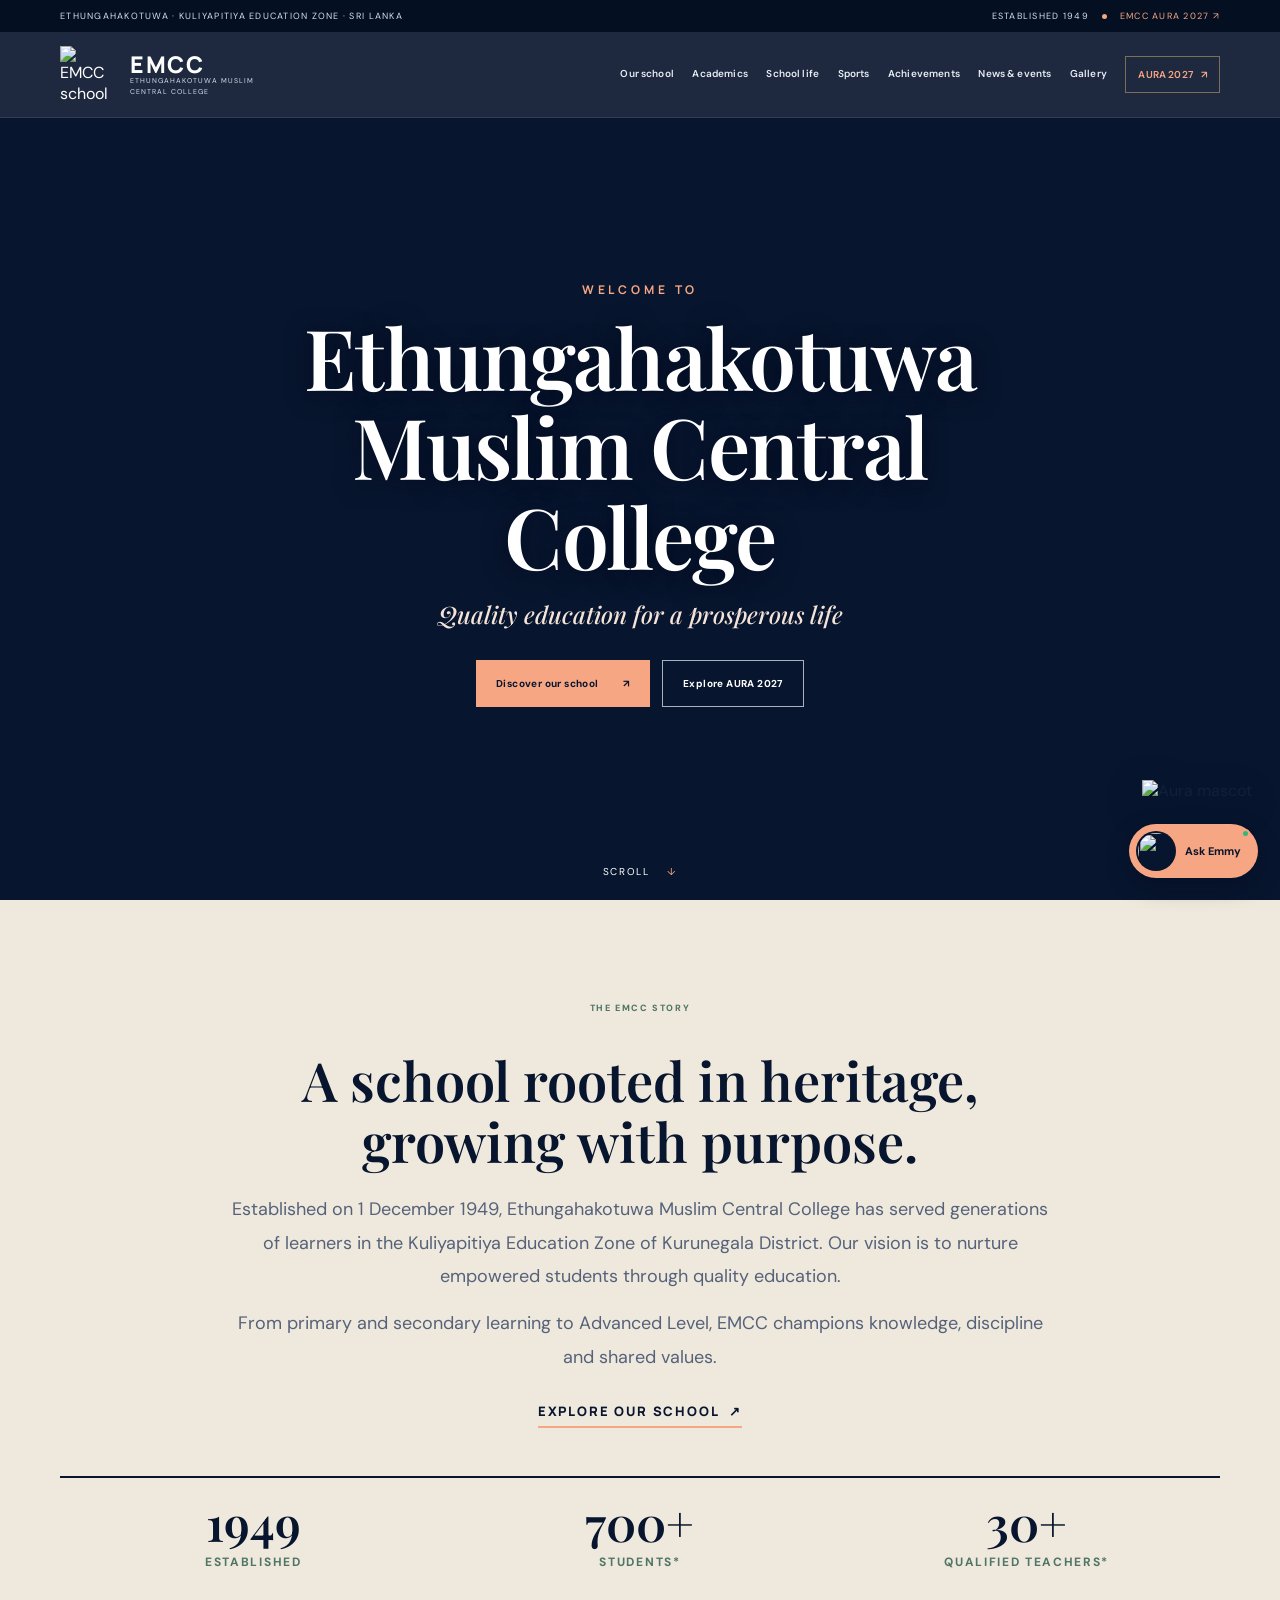
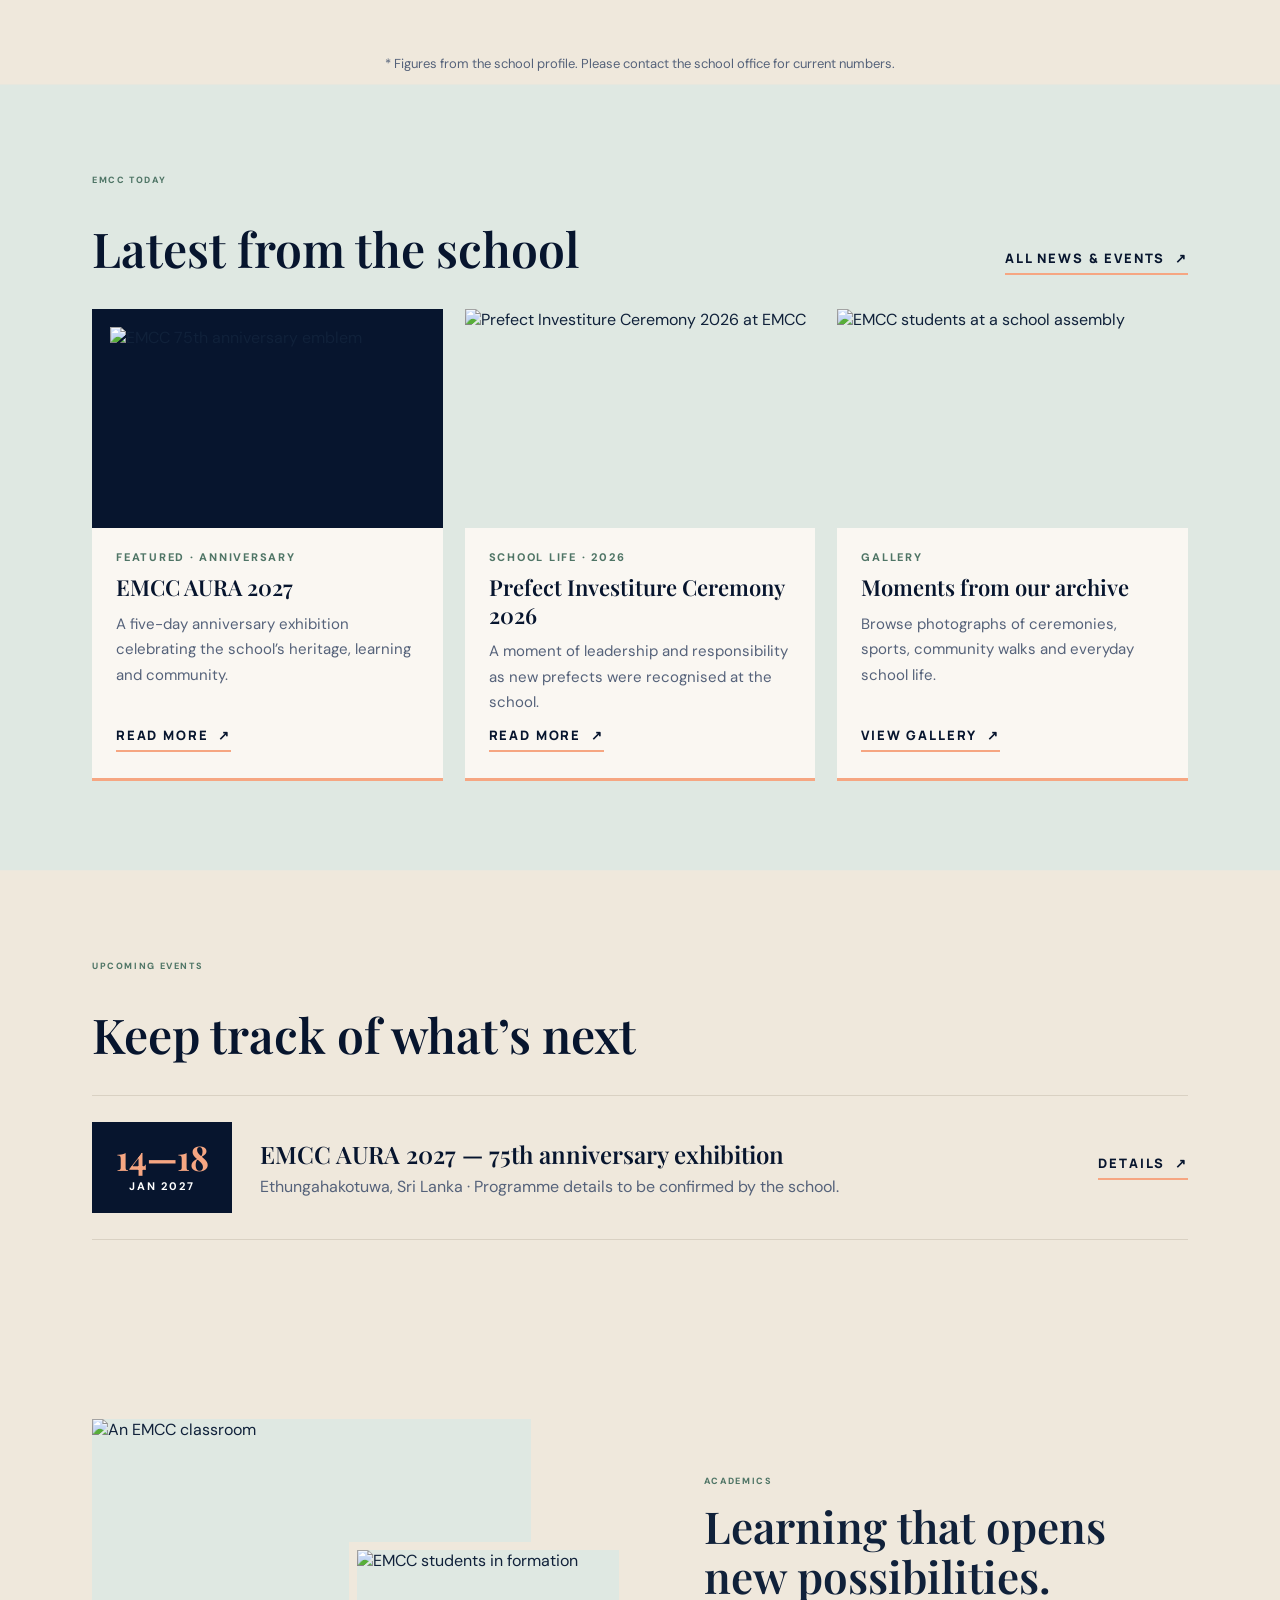
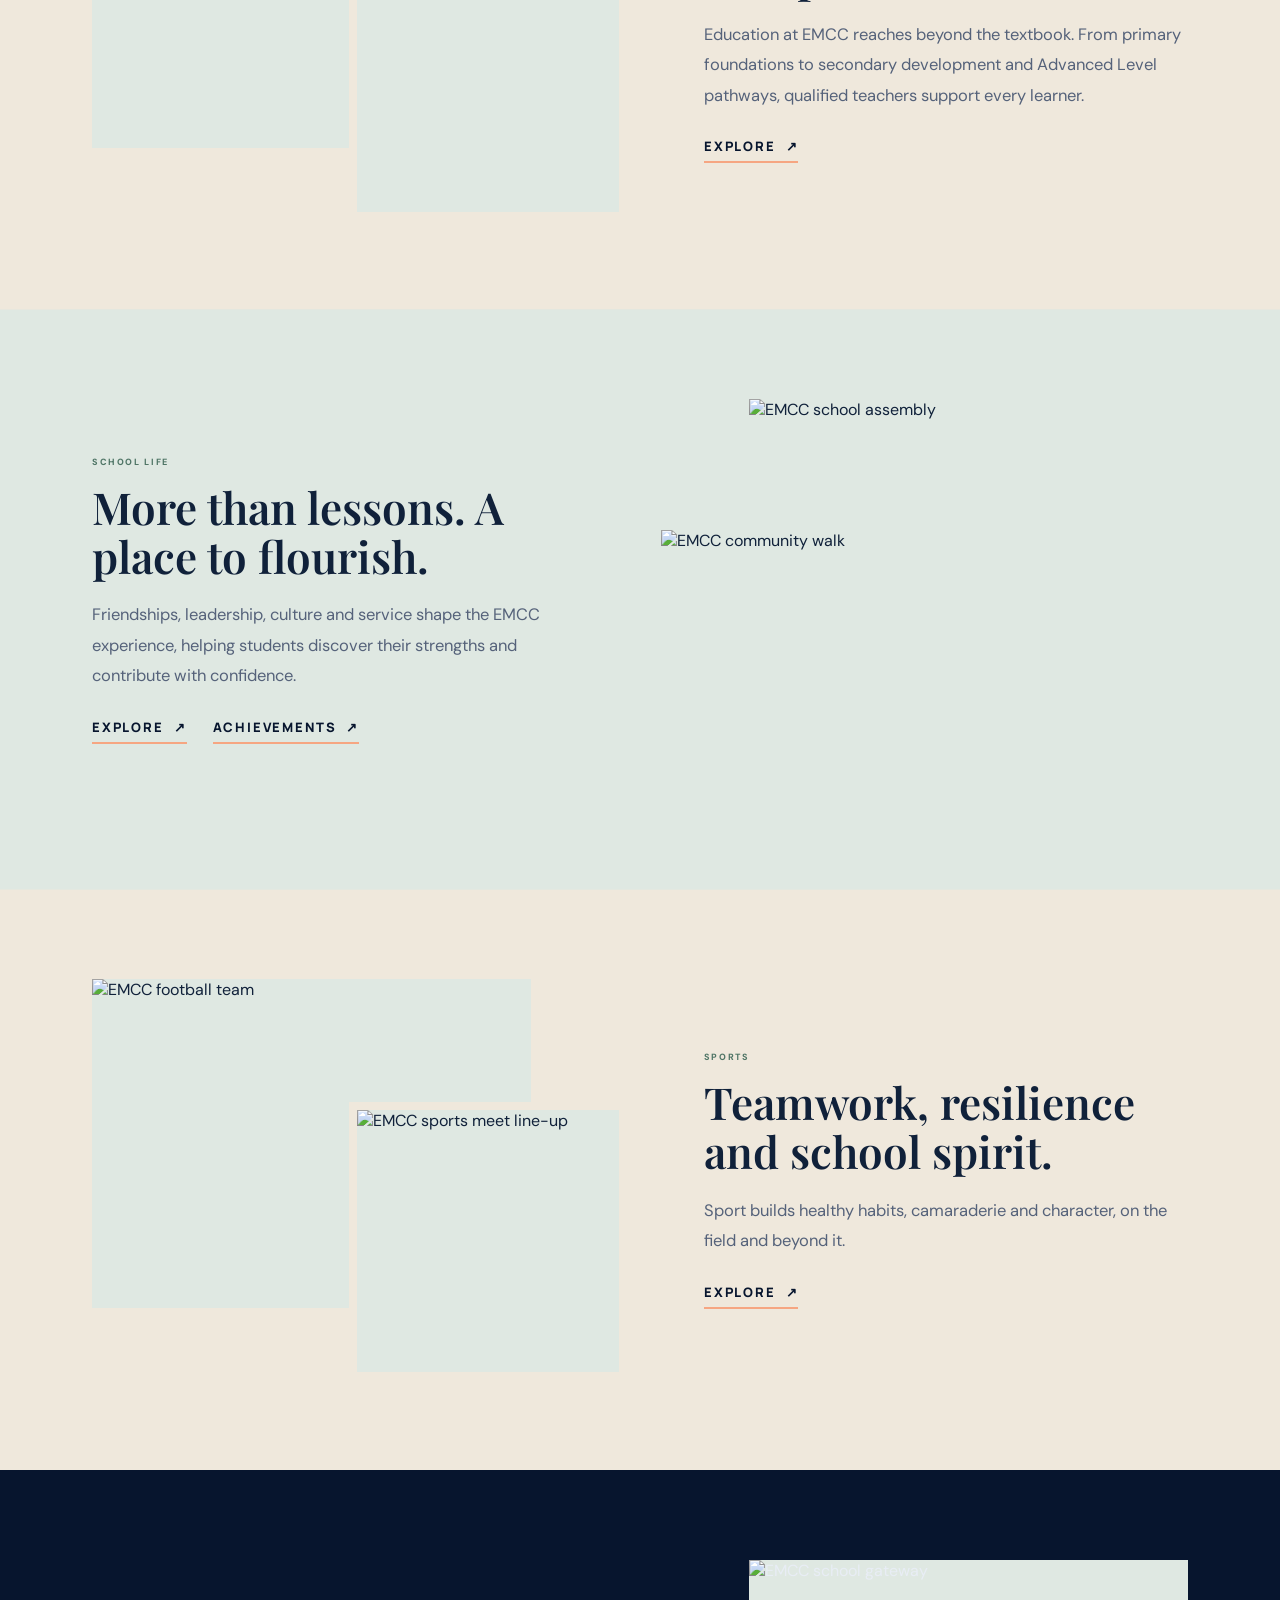
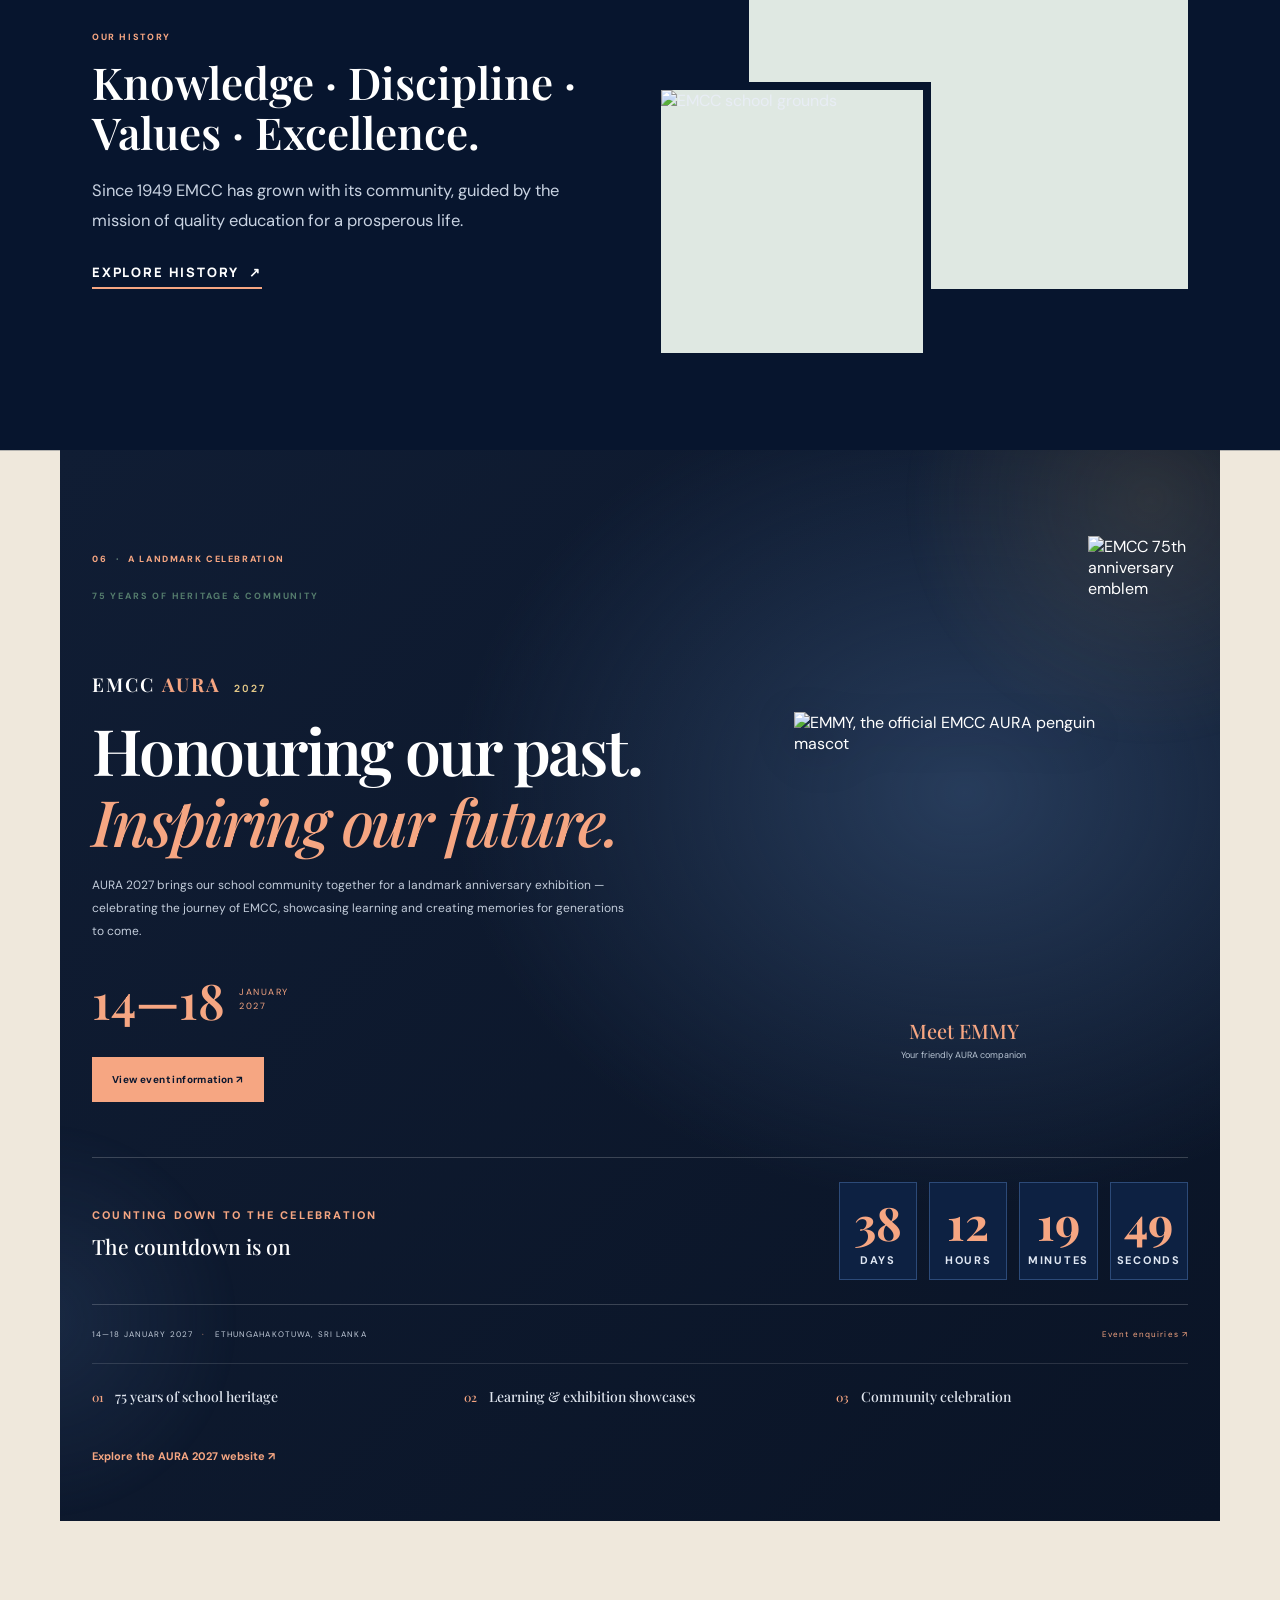
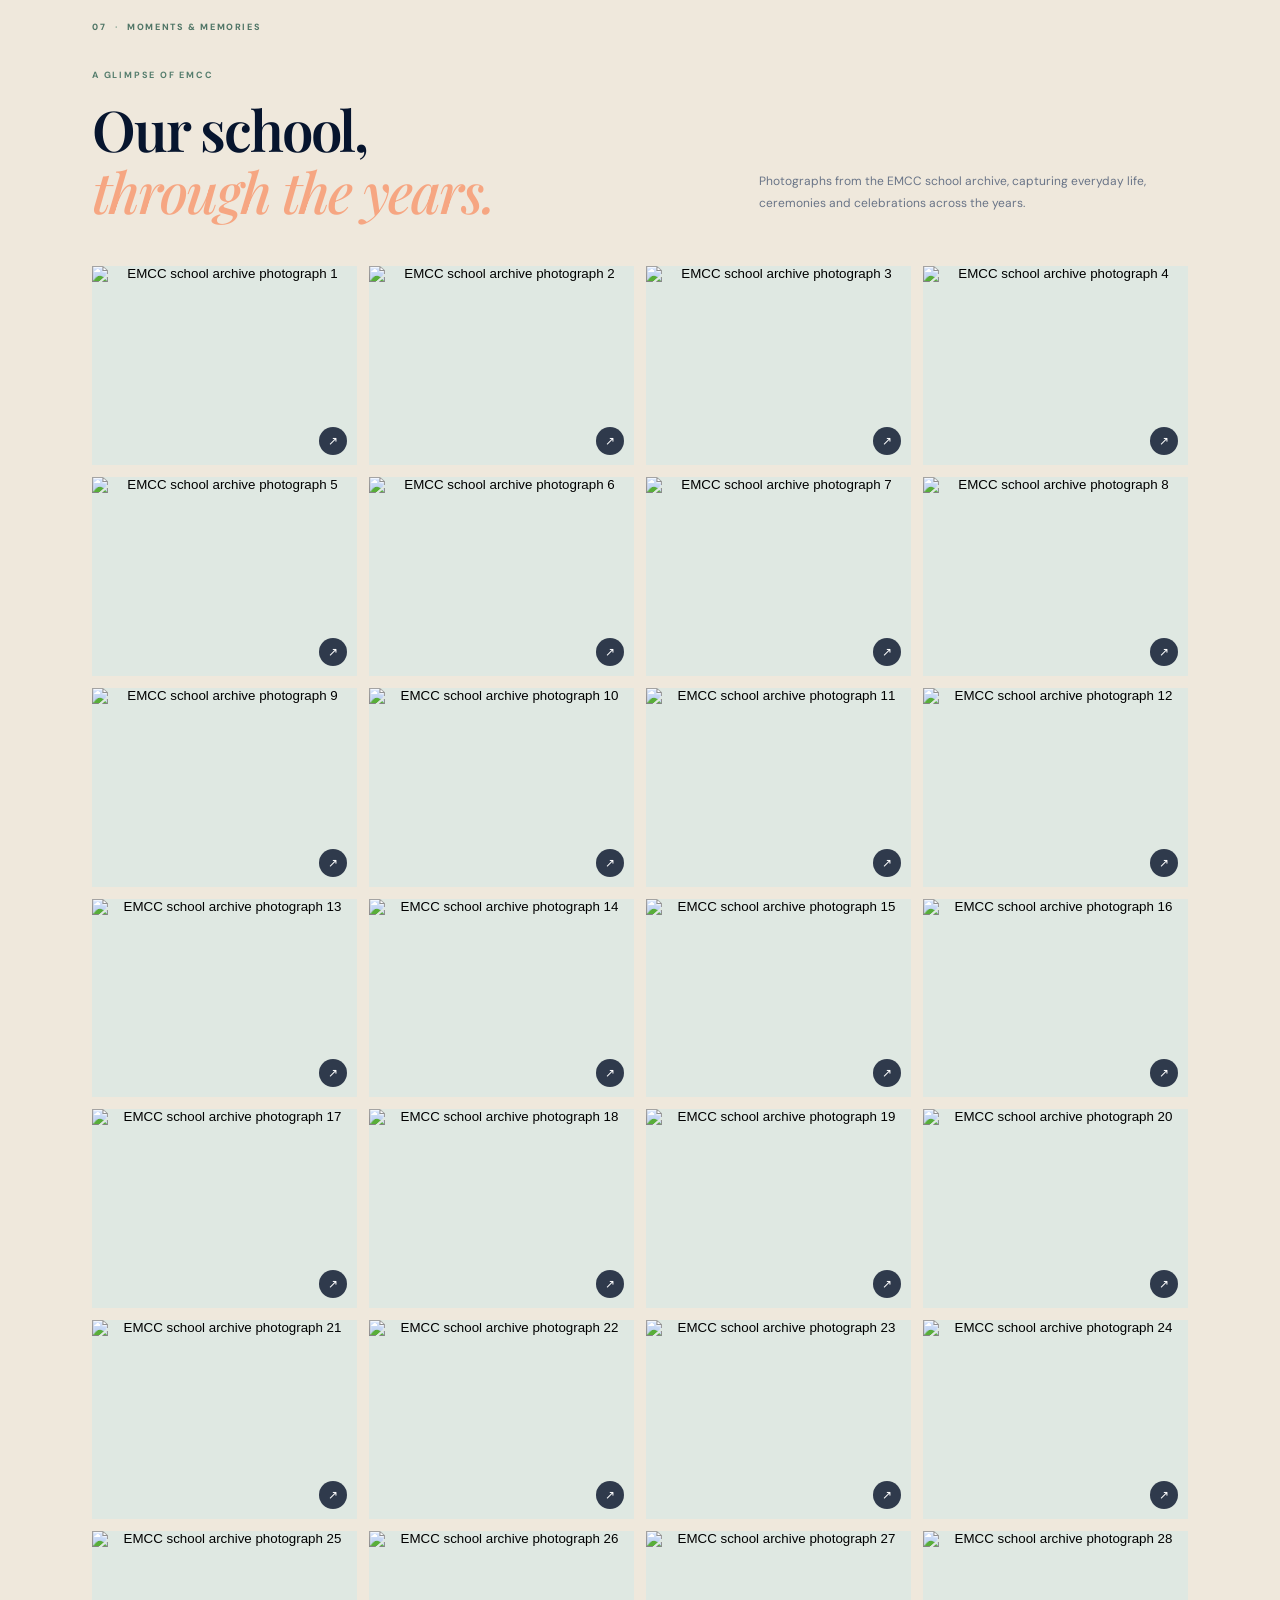
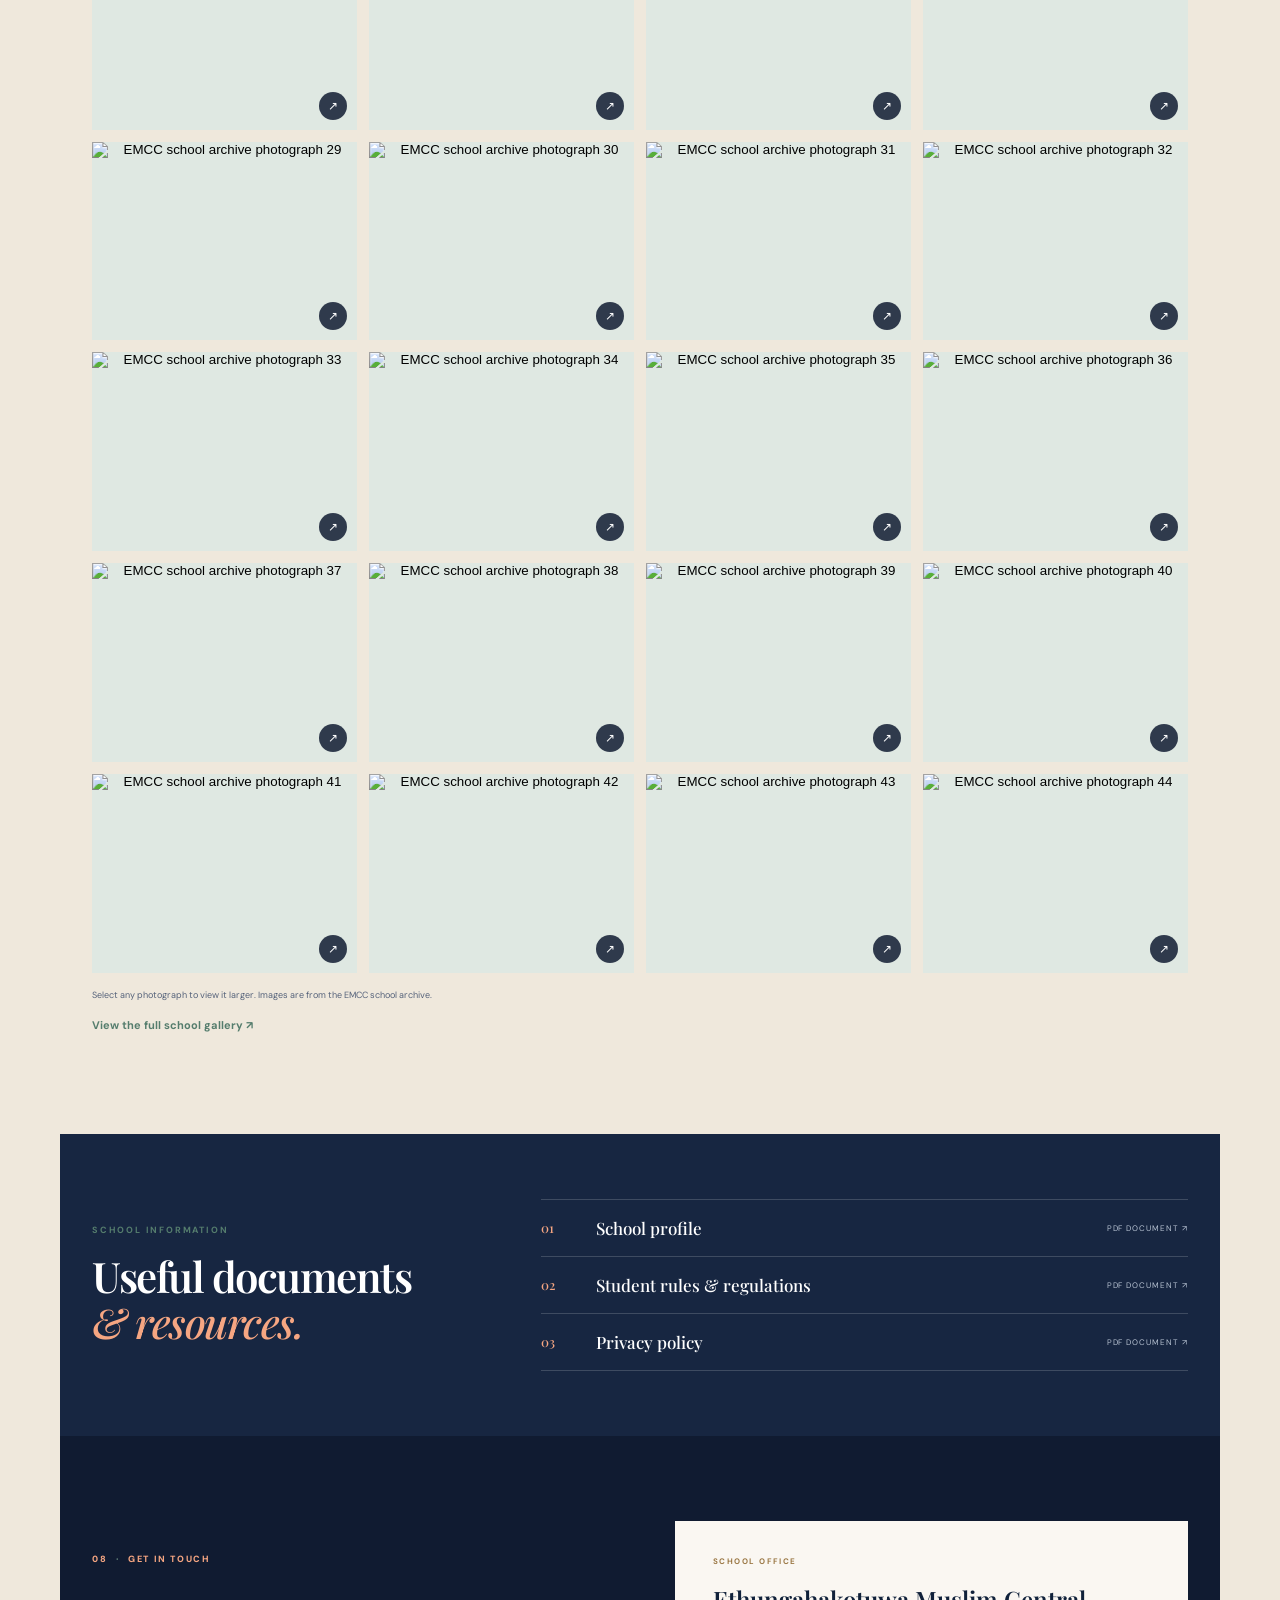
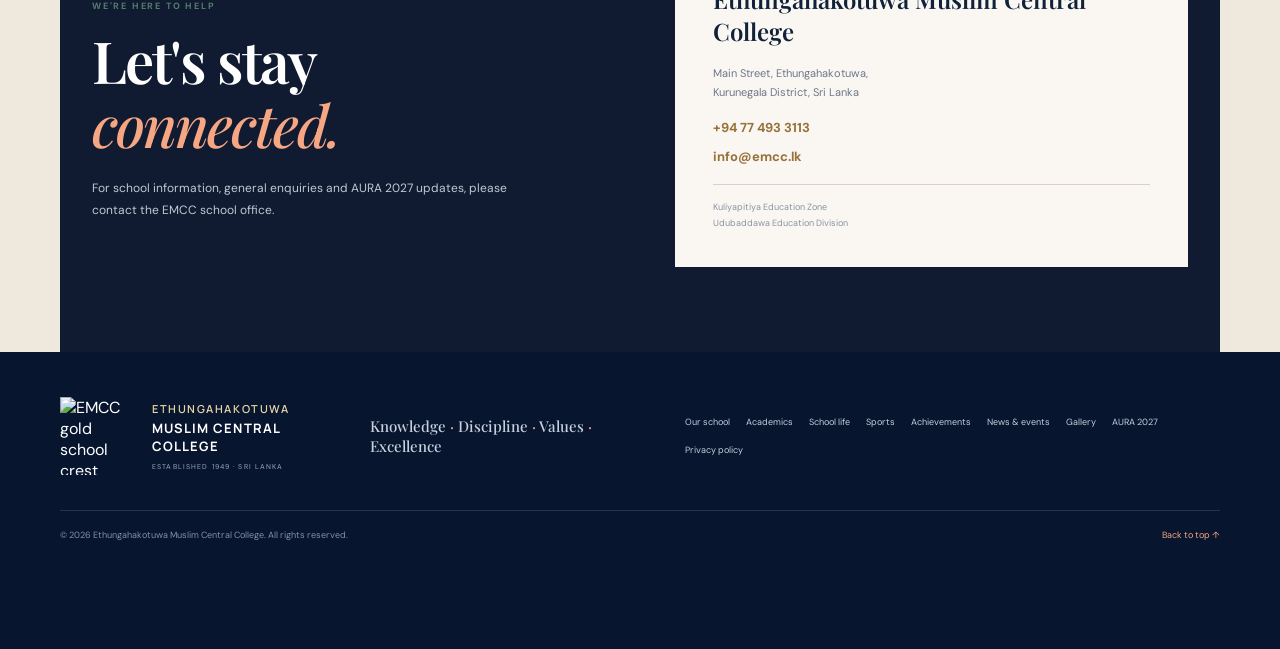
==== index.html @ fb081a96 "Add files via upload" ====
<!doctype html>
<html lang="en">
<head>
<meta charset="utf-8"><meta name="viewport" content="width=device-width, initial-scale=1">
<meta name="theme-color" content="#101b31"><meta name="description" content="Discover Ethungahakotuwa Muslim Central College, Sri Lanka — a school established in 1949, committed to quality education, values, student development and EMCC AURA 2027.">
<meta property="og:type" content="website"><meta property="og:title" content="Ethungahakotuwa Muslim Central College | EMCC">
<meta property="og:description" content="Rooted in heritage. Growing with purpose. Discover EMCC and AURA 2027.">
<meta property="og:image" content="assets/Gallery/school-gateway.webp"><link rel="canonical" href="https://ethungahakotuwa-central-9526c.web.app/">
<title>Ethungahakotuwa Muslim Central College | Official Website</title>
<link rel="preconnect" href="https://fonts.googleapis.com"><link rel="preconnect" href="https://fonts.gstatic.com" crossorigin>
<link href="https://fonts.googleapis.com/css2?family=DM+Sans:wght@400;500;600;700&family=Manrope:wght@400;500;600;700;800&family=Playfair+Display:wght@500;600;700&display=swap" rel="stylesheet">
<script type="application/ld+json">{"@context":"https://schema.org","@type":"School","name":"Ethungahakotuwa Muslim Central College","alternateName":"Kuli/Ethungahakotuwa Muslim Central College","url":"https://ethungahakotuwa-central-9526c.web.app/","telephone":"+94 77 493 3113","email":"info@emcc.lk","foundingDate":"1949-12-01","address":{"@type":"PostalAddress","streetAddress":"Main Street, Ethungahakotuwa","addressLocality":"Ethungahakotuwa","addressRegion":"North Western Province","addressCountry":"LK"}}</script><link rel="stylesheet" href="styles.css"><link rel="icon" href="assets/school-crest-white.webp" type="image/webp">
<link rel="stylesheet" href="theme.css"><link rel="stylesheet" href="royal.css">
</head>
<body>
<a class="skip-link" href="#main">Skip to content</a>
<div class="topline"><span>ETHUNGAHAKOTUWA · KULIYAPITIYA EDUCATION ZONE · SRI LANKA</span><span class="topline-right">ESTABLISHED 1949 <i></i> <a href="#aura">EMCC AURA 2027 ↗</a></span></div>
<header class="site-header" id="header">
 <a class="brand" href="#home" aria-label="EMCC home"><img src="assets/school-crest-white.webp" alt="EMCC school crest"><span><b>EMCC</b><small>ETHUNGAHAKOTUWA MUSLIM<br>CENTRAL COLLEGE</small></span></a>
 <button class="menu-toggle" aria-label="Open navigation" aria-expanded="false" aria-controls="primary-nav"><span></span><span></span></button>
 <nav class="nav" id="primary-nav" aria-label="Main navigation"><a href="our-school.html">Our school</a><a href="academics.html">Academics</a><a href="school-life.html">School life</a><a href="sports.html">Sports</a><a href="achievements.html">Achievements</a><a href="news-events.html">News &amp; events</a><a href="gallery.html">Gallery</a><a class="nav-aura" href="aura-2027.html">AURA 2027 <span>↗</span></a></nav>
</header>
<main id="main">
<section class="hero rc-hero" id="home">
 <div class="hero-image" role="img" aria-label="The entrance gateway of Ethungahakotuwa Muslim Central College"></div><div class="hero-shade"></div>
 <div class="wrap rc-hero-inner"><img class="hero-crest" src="assets/school-crest-white.webp" alt="EMCC crest"><p class="rc-welcome">Welcome to</p><h1>Ethungahakotuwa Muslim Central College</h1><p class="rc-motto">Quality education for a prosperous life</p><div class="hero-actions"><a class="btn btn-gold" href="our-school.html">Discover our school <span>↗</span></a><a class="btn btn-ghost" href="aura-2027.html">Explore AURA 2027</a></div></div>
 <div class="hero-scroll">SCROLL <span>↓</span></div>
</section>
<section class="wrap" id="about"><div class="rc-intro-home"><div class="section-kicker">THE EMCC STORY</div><h2>A school rooted in heritage, growing with purpose.</h2><p>Established on 1 December 1949, Ethungahakotuwa Muslim Central College has served generations of learners in the Kuliyapitiya Education Zone of Kurunegala District. Our vision is to nurture empowered students through quality education.</p><p>From primary and secondary learning to Advanced Level, EMCC champions knowledge, discipline and shared values.</p><a class="rc-link" href="our-school.html">Explore our school <span>↗</span></a></div>
<div class="rc-factband"><div><b>1949</b><span>Established</span></div><div><b>700+</b><span>Students*</span></div><div><b>30+</b><span>Qualified teachers*</span></div></div><p class="rc-note" style="text-align:center">* Figures from the school profile. Please contact the school office for current numbers.</p></div>
<section class="rc-section tone-mist" id="news"><div class="wrap"><div class="rc-head"><div><div class="section-kicker">EMCC TODAY</div><h2>Latest from the school</h2></div><a class="rc-link" href="news-events.html">All news &amp; events <span>↗</span></a></div>
<div class="rc-cards"><article class="rc-card"><img class="contain" src="assets/anniversary-75.webp" alt="EMCC 75th anniversary emblem" loading="lazy"><div class="rc-card-body"><small>FEATURED · ANNIVERSARY</small><h3>EMCC AURA 2027</h3><p>A five-day anniversary exhibition celebrating the school’s heritage, learning and community.</p><a class="rc-link" href="aura-2027.html">Read more <span>↗</span></a></div></article>
<article class="rc-card"><img src="assets/Archivement/archive-30.webp" alt="Prefect Investiture Ceremony 2026 at EMCC" loading="lazy"><div class="rc-card-body"><small>SCHOOL LIFE · 2026</small><h3>Prefect Investiture Ceremony 2026</h3><p>A moment of leadership and responsibility as new prefects were recognised at the school.</p><a class="rc-link" href="achievements.html">Read more <span>↗</span></a></div></article>
<article class="rc-card"><img src="assets/Gallery/archive-09.webp" alt="EMCC students at a school assembly" loading="lazy"><div class="rc-card-body"><small>GALLERY</small><h3>Moments from our archive</h3><p>Browse photographs of ceremonies, sports, community walks and everyday school life.</p><a class="rc-link" href="gallery.html">View gallery <span>↗</span></a></div></article></div></div></section>
<section class="rc-section wrap"><div class="rc-head"><div><div class="section-kicker">UPCOMING EVENTS</div><h2>Keep track of what’s next</h2></div></div><div class="rc-event"><div class="rc-event-date"><b>14—18</b><span>JAN 2027</span></div><div><h3>EMCC AURA 2027 — 75th anniversary exhibition</h3><p>Ethungahakotuwa, Sri Lanka · Programme details to be confirmed by the school.</p></div><a class="rc-link" href="aura-2027.html">Details <span>↗</span></a></div></section>
<section class="tone-sand rc-feature" id="academics"><div class="wrap rc-block"><div class="rc-media"><img class="rc-main" src="assets/Academic/archive-17.webp" alt="An EMCC classroom" loading="lazy"><img class="rc-sub" src="assets/Gallery/Secondary.webp" alt="EMCC students in formation" loading="lazy"></div><div class="rc-copy"><div class="section-kicker">ACADEMICS</div><h2>Learning that opens new possibilities.</h2><p>Education at EMCC reaches beyond the textbook. From primary foundations to secondary development and Advanced Level pathways, qualified teachers support every learner.</p><div class="rc-links"><a class="rc-link" href="academics.html">Explore <span>↗</span></a></div></div></div></section>
<section class="tone-mist rc-feature" id="life"><div class="wrap rc-block flip"><div class="rc-media"><img class="rc-main" src="assets/Gallery/archive-09.webp" alt="EMCC school assembly" loading="lazy"><img class="rc-sub" src="assets/Gallery/walk/archive-01.webp" alt="EMCC community walk" loading="lazy"></div><div class="rc-copy"><div class="section-kicker">SCHOOL LIFE</div><h2>More than lessons. A place to flourish.</h2><p>Friendships, leadership, culture and service shape the EMCC experience, helping students discover their strengths and contribute with confidence.</p><div class="rc-links"><a class="rc-link" href="school-life.html">Explore <span>↗</span></a><a class="rc-link" href="achievements.html">Achievements <span>↗</span></a></div></div></div></section>
<section class="tone-sand rc-feature" id="sports"><div class="wrap rc-block"><div class="rc-media"><img class="rc-main" src="assets/Sports/archive-39.webp" alt="EMCC football team" loading="lazy"><img class="rc-sub" src="assets/Sports/archive-43.webp" alt="EMCC sports meet line-up" loading="lazy"></div><div class="rc-copy"><div class="section-kicker">SPORTS</div><h2>Teamwork, resilience and school spirit.</h2><p>Sport builds healthy habits, camaraderie and character, on the field and beyond it.</p><div class="rc-links"><a class="rc-link" href="sports.html">Explore <span>↗</span></a></div></div></div></section>
<section class="tone-navy rc-feature" id="history"><div class="wrap rc-block flip"><div class="rc-media"><img class="rc-main" src="assets/Gallery/school-gateway.webp" alt="EMCC school gateway" loading="lazy"><img class="rc-sub" src="assets/Gallery/Farm/archive-16.webp" alt="EMCC school grounds" loading="lazy"></div><div class="rc-copy"><div class="section-kicker">OUR HISTORY</div><h2>Knowledge · Discipline · Values · Excellence.</h2><p>Since 1949 EMCC has grown with its community, guided by the mission of quality education for a prosperous life.</p><div class="rc-links"><a class="rc-link" href="our-school.html">Explore history <span>↗</span></a></div></div></div></section>
<section class="aura" id="aura"><div class="aura-glow aura-glow-one"></div><div class="aura-glow aura-glow-two"></div><div class="wrap aura-inner"><div class="aura-heading"><div><div class="section-kicker light">06 <span>·</span> A LANDMARK CELEBRATION</div><p class="overline gold">75 YEARS OF HERITAGE & COMMUNITY</p></div><img src="assets/anniversary-75.webp" alt="EMCC 75th anniversary emblem" loading="lazy"></div>
 <div class="aura-main"><div class="aura-copy"><div class="aura-wordmark">EMCC <b>AURA</b> <span>2027</span></div><h2>Honouring our past.<br><em>Inspiring our future.</em></h2><p>AURA 2027 brings our school community together for a landmark anniversary exhibition — celebrating the journey of EMCC, showcasing learning and creating memories for generations to come.</p><div class="aura-date"><strong>14—18</strong><span>JANUARY<br>2027</span></div><a class="btn btn-gold" href="assets/documents/aura-2027-information.pdf" target="_blank" rel="noopener">View event information ↗</a></div><div class="aura-character"><img src="assets/Mascot/emmy-mascot-t.webp" alt="EMMY, the official EMCC AURA penguin mascot" loading="lazy"><div><b>Meet EMMY</b><span>Your friendly AURA companion</span></div></div></div>
 <div class="countdown-panel"><div><small>COUNTING DOWN TO THE CELEBRATION</small><h3 id="countdown-title">The countdown is on</h3></div><div class="countdown" aria-label="Countdown to 14 January 2027"><div><b id="days">--</b><span>Days</span></div><div><b id="hours">--</b><span>Hours</span></div><div><b id="minutes">--</b><span>Minutes</span></div><div><b id="seconds">--</b><span>Seconds</span></div></div></div>
 <div class="aura-bottom"><span>14—18 JANUARY 2027 <i>·</i> ETHUNGAHAKOTUWA, SRI LANKA</span><a href="#contact">Event enquiries ↗</a></div>
 <div class="aura-highlights"><div><span>01</span><b>75 years of school heritage</b></div><div><span>02</span><b>Learning & exhibition showcases</b></div><div><span>03</span><b>Community celebration</b></div></div>
 </div><div class="aura-flyer" aria-hidden="true"><img src="assets/Mascot/emmy-flying-t.webp" alt=""></div><div class="home-page-link"><a class="text-link" href="aura-2027.html">Explore the AURA 2027 website ↗</a></div></section>
<section class="gallery-section section wrap" id="gallery"><div class="section-kicker">07 <span>·</span> MOMENTS & MEMORIES</div><div class="section-heading dark-heading"><div><p class="overline">A GLIMPSE OF EMCC</p><h2>Our school,<br><em>through the years.</em></h2></div><p>Photographs from the EMCC school archive, capturing everyday life, ceremonies and celebrations across the years.</p></div><div class="gallery-grid" id="gallery-grid"></div><p class="gallery-note">Select any photograph to view it larger. Images are from the EMCC school archive.</p><div class="home-page-link"><a class="text-link" href="gallery.html">View the full school gallery ↗</a></div></section>
<section class="resources-section"><div class="wrap resources-inner"><div><p class="overline gold">SCHOOL INFORMATION</p><h2>Useful documents<br><em>& resources.</em></h2></div><div class="resource-links"><a href="assets/documents/school-profile.pdf" target="_blank" rel="noopener"><span>01</span><b>School profile</b><small>PDF DOCUMENT ↗</small></a><a href="assets/documents/student-rules.pdf" target="_blank" rel="noopener"><span>02</span><b>Student rules & regulations</b><small>PDF DOCUMENT ↗</small></a><a href="assets/documents/privacy-policy.pdf" target="_blank" rel="noopener"><span>03</span><b>Privacy policy</b><small>PDF DOCUMENT ↗</small></a></div></div></section>
<section class="contact-section" id="contact"><div class="wrap contact-inner"><div><div class="section-kicker light">08 <span>·</span> GET IN TOUCH</div><p class="overline gold">WE'RE HERE TO HELP</p><h2>Let's stay<br><em>connected.</em></h2><p class="contact-lead">For school information, general enquiries and AURA 2027 updates, please contact the EMCC school office.</p></div><div class="contact-card"><small>SCHOOL OFFICE</small><h3>Ethungahakotuwa Muslim Central College</h3><p>Main Street, Ethungahakotuwa,<br>Kurunegala District, Sri Lanka</p><a href="tel:+94774933113">+94 77 493 3113</a><a href="mailto:info@emcc.lk">info@emcc.lk</a><div class="contact-meta">Kuliyapitiya Education Zone<br>Udubaddawa Education Division</div></div></div></section>
</main>
<img class="aura-mascot-float" src="assets/Mascot/emmy-flying-t.webp" alt="Aura mascot" loading="lazy" decoding="async"><footer class="site-footer"><div class="wrap footer-main"><div class="footer-brand"><img src="assets/school-crest-gold.webp" alt="EMCC gold school crest"><div><b>ETHUNGAHAKOTUWA</b><strong>MUSLIM CENTRAL COLLEGE</strong><small>ESTABLISHED 1949 · SRI LANKA</small></div></div><div class="footer-motto">Knowledge <i>·</i> Discipline <i>·</i> Values <i>·</i> Excellence</div><div class="footer-nav"><a href="our-school.html">Our school</a><a href="academics.html">Academics</a><a href="school-life.html">School life</a><a href="sports.html">Sports</a><a href="achievements.html">Achievements</a><a href="news-events.html">News &amp; events</a><a href="gallery.html">Gallery</a><a href="aura-2027.html">AURA 2027</a><a href="privacy.html">Privacy policy</a></div></div><div class="wrap footer-bottom"><span>© <span id="year"></span> Ethungahakotuwa Muslim Central College. All rights reserved.</span><a href="#home">Back to top ↑</a></div></footer>
<div class="lightbox" id="lightbox" role="dialog" aria-modal="true" aria-label="Gallery image viewer" aria-hidden="true"><button id="lightbox-close" aria-label="Close image">×</button><img id="lightbox-image" alt="Expanded EMCC school gallery photograph"><p id="lightbox-caption"></p></div>
<button class="chat-launcher" id="chatLauncher" aria-label="Chat with Emmy"><img src="assets/Mascot/emmy-head-t.webp" alt=""><span>Ask Emmy</span><i></i></button>
<aside class="chat-panel" id="chatPanel" aria-label="Emmy AI assistant" aria-hidden="true"><div class="chat-head"><img src="assets/Mascot/emmy-head-t.webp" alt=""><div><b>EMMY</b><small>EMCC virtual assistant</small></div><button id="chatClose" aria-label="Close chat">×</button></div><div class="chat-messages" id="chatMessages"><div class="bot-message">Assalamu Alaikum! 👋 I'm Emmy, your EMCC assistant. Ask me about our school or AURA 2027.</div><div class="quick-questions"><button>When is AURA 2027?</button><button>Where is the school?</button><button>Tell me about EMCC</button></div></div><form class="chat-form" id="chatForm"><input id="chatInput" placeholder="Ask Emmy a question…" autocomplete="off" required aria-label="Your question"><button aria-label="Send message">➤</button></form><div class="chat-foot">Emmy answers from verified school information. For anything else, please contact the school office.</div></aside>
<script>window.EMCC_GALLERY = ["Gallery/walk/archive-01.webp", "Gallery/walk/archive-02.webp", "Gallery/walk/archive-03.webp", "Gallery/walk/archive-05.webp", "Gallery/walk/archive-06.webp", "Gallery/walk/archive-07.webp", "Sports/archive-08.webp", "Gallery/archive-09.webp", "Gallery/archive-10.webp", "Sports/archive-11.webp", "Sports/archive-12.webp", "Gallery/archive-13.webp", "archive-14.webp", "Gallery/archive-15.webp", "Gallery/Farm/archive-16.webp", "Academic/archive-17.webp", "Gallery/Farm/archive-19.webp", "Archivement/archive-20.webp", "Gallery/archive-21.webp", "Gallery/archive-22.webp", "Gallery/Farm/archive-23.webp", "Gallery/archive-24.webp", "Gallery/archive-25.webp", "Gallery/archive-26.webp", "Gallery/Farm/archive-27.webp", "Gallery/archive-28.webp", "Gallery/archive-29.webp", "Archivement/archive-30.webp", "Archivement/archive-31.webp", "Archivement/archive-32.webp", "Gallery/Farm/archive-33.webp", "Gallery/archive-34.webp", "Gallery/archive-35.webp", "Sports/archive-36.webp", "Gallery/Farm/archive-37.webp", "Gallery/archive-38.webp", "Sports/archive-39.webp", "Sports/archive-40.webp", "Gallery/archive-41.webp", "Gallery/archive-42.webp", "Sports/archive-43.webp", "Sports/archive-45.webp", "Gallery/archive-46.webp", "Gallery/archive-47.webp"];</script><script src="script.js" defer></script>
<script src="mascot.js" defer></script></body></html>
---- styles.css ----
:root{--navy:#101b31;--navy2:#172742;--gold:#d7b36e;--gold2:#b98f4c;--ink:#172238;--muted:#687386;--paper:#f7f5f0;--line:#e7e2d8;--serif:"Playfair Display",Georgia,serif;--sans:"DM Sans",Arial,sans-serif;--display:"Manrope",Arial,sans-serif}*{box-sizing:border-box}html{scroll-behavior:smooth;scroll-padding-top:88px}body{margin:0;color:var(--ink);font-family:var(--sans);-webkit-font-smoothing:antialiased}img{max-width:100%;display:block}a{color:inherit;text-decoration:none}.wrap{width:min(1160px,calc(100% - 64px));margin:auto}.skip-link{position:absolute;left:-999px;top:10px;background:white;padding:12px;z-index:100}.skip-link:focus{left:10px}.topline{height:32px;padding:0 max(32px,calc((100% - 1160px)/2));background:#0b1425;color:#b7c0ce;display:flex;align-items:center;justify-content:space-between;font-size:9px;letter-spacing:.14em}.topline-right{display:flex;align-items:center;gap:13px}.topline i,.eyebrow span{width:5px;height:5px;border-radius:50%;background:var(--gold);display:inline-block}.topline a{color:var(--gold)}.site-header{height:86px;background:var(--navy);color:white;display:flex;align-items:center;justify-content:space-between;padding:0 max(32px,calc((100% - 1160px)/2));position:sticky;top:0;z-index:50;border-bottom:1px solid #ffffff12;transition:box-shadow .25s}.site-header.scrolled{box-shadow:0 12px 30px #07132630}.brand{display:flex;align-items:center;gap:11px;min-width:240px}.brand img{width:52px;height:52px;object-fit:contain;filter:none}.brand b{font:800 22px var(--display);letter-spacing:.08em;display:block}.brand small{font-size:7px;letter-spacing:.13em;line-height:1.5;color:#d0d6df;display:block}.nav{display:flex;align-items:center;gap:clamp(13px,2vw,27px);font-size:11px;font-weight:600;color:#e0e5ed}.nav a{transition:color .2s}.nav a:hover{color:var(--gold)}.nav-aura{border:1px solid #d7b36e80;padding:12px 15px;color:var(--gold)!important}.nav-aura span{margin-left:8px}.menu-toggle{display:none;background:none;border:0;color:white}.hero{position:relative;min-height:690px;display:flex;align-items:center;background:var(--navy);color:white;overflow:hidden}.hero-image,.hero-shade{position:absolute;inset:0}.hero-image{background:url('assets/Gallery/school-gateway.webp') center 48%/cover no-repeat;opacity:.54}.hero-shade{background:linear-gradient(90deg,#0b1529 0%,#101b31eF 38%,#101b31a6 72%,#101b3140 100%),linear-gradient(0deg,#101b31b8,transparent 55%)}.hero-inner{position:relative;z-index:2;display:flex;align-items:center;justify-content:space-between;min-height:690px;padding-top:28px;padding-bottom:70px}.hero-copy{max-width:720px}.eyebrow,.overline{font-size:9px;letter-spacing:.2em;font-weight:700}.eyebrow{display:flex;align-items:center;gap:10px;color:#e5d5b4}.hero-crest{width:76px;height:76px;object-fit:contain;filter:none;margin:24px 0 12px}.hero h1,.section h2,.section-heading h2,.aura h2,.contact-section h2,.resources-inner h2{font:600 clamp(48px,6vw,76px)/1.1 var(--serif);letter-spacing:-.035em;margin:0}.hero h1 em,.section h2 em,.section-heading h2 em,.aura h2 em,.contact-section h2 em,.resources-inner h2 em{font-weight:500;color:var(--gold);font-style:italic}.hero-copy>p{max-width:570px;color:#d2d8e2;font-size:14px;line-height:1.9;margin:22px 0 27px}.hero-actions{display:flex;gap:12px;flex-wrap:wrap}.btn{display:inline-flex;align-items:center;gap:24px;padding:16px 20px;font-size:10px;letter-spacing:.04em;font-weight:700;transition:transform .2s,background .2s}.btn:hover{transform:translateY(-3px)}.btn-gold{background:var(--gold);color:#17233a}.btn-gold:hover{background:#e7c989}.btn-ghost{border:1px solid #ffffff80;color:white}.hero-foot{display:flex;align-items:center;gap:12px;margin-top:58px;color:#b9c3d1;font-size:8px;letter-spacing:.18em}.gold-rule{width:35px;height:1px;background:var(--gold)}.hero-side-note{align-self:flex-end;display:flex;align-items:center;gap:14px;margin-bottom:25px;border-left:1px solid #d7b36e80;padding-left:20px}.hero-side-note b{font:500 44px var(--serif);color:var(--gold)}.hero-side-note span{font-size:8px;line-height:1.7;letter-spacing:.16em;color:#e0e5ed}.hero-scroll{position:absolute;right:max(32px,calc((100% - 1160px)/2));bottom:27px;color:#d5dbe4;font-size:8px;letter-spacing:.17em}.hero-scroll span{color:var(--gold);margin-left:12px}.quick-facts{background:#fff;border-bottom:1px solid var(--line)}.facts-grid{display:grid;grid-template-columns:repeat(4,1fr);align-items:center;padding:27px 0}.facts-grid>div{padding:4px 30px;border-right:1px solid var(--line)}.facts-grid>div:first-child{padding-left:0}.facts-grid>div:nth-child(3){border:0}.facts-grid b{font:600 34px var(--serif);display:block;color:var(--navy)}.facts-grid b span{color:var(--gold2)}.facts-grid>div>span{font-size:10px;color:var(--muted)}.facts-grid .facts-note{border:0;padding-right:0}.facts-note span{font-size:9px;line-height:1.6;display:block}.section{padding:100px 0}.section-kicker{font-size:9px;letter-spacing:.18em;font-weight:700;color:#7e8795;margin-bottom:36px}.section-kicker span{color:var(--gold2);padding:0 5px}.section-kicker.light{color:#bfc8d5}.intro-grid,.section-heading{display:grid;grid-template-columns:1.1fr .9fr;gap:70px;align-items:end}.overline{color:#9b7a48;margin:0 0 17px}.about h2,.section-heading h2{font-size:clamp(39px,4.4vw,57px);color:var(--navy)}.intro-text{font-size:13px;line-height:1.95;color:#657083}.intro-text p{margin:0 0 15px}.text-link{display:inline-block;margin-top:8px;color:#9a753d;font-size:11px;font-weight:700}.text-link span{margin-left:10px}.identity-grid{display:grid;grid-template-columns:repeat(3,1fr);gap:14px;margin-top:60px}.identity-card{min-height:190px;padding:27px;background:#f4f1ea;border:1px solid #eee9df}.identity-card .identity-symbol{font-size:23px;color:#b58d50;display:block;margin-bottom:20px}.identity-card small{font-size:8px;letter-spacing:.18em;color:#8b7654;font-weight:700}.identity-card h3{font:500 21px/1.4 var(--serif);max-width:290px;margin:11px 0 0}.identity-dark{background:var(--navy);color:white;border-color:var(--navy)}.identity-dark h3{color:#fff}.academics{background:var(--navy);color:white;padding:92px 0 85px}.academics .section-kicker{margin-bottom:36px}.section-heading{grid-template-columns:1fr .72fr;margin-bottom:44px}.section-heading h2{color:white}.section-heading>p{font-size:12px;line-height:1.9;color:#bfc8d5;margin:0 0 7px}.gold{color:var(--gold)}.academic-grid{display:grid;grid-template-columns:repeat(3,1fr);gap:12px}.academic-card{min-height:365px;padding:25px;display:flex;flex-direction:column;justify-content:space-between;background-size:cover;background-position:center;position:relative;isolation:isolate;overflow:hidden}.academic-card:before{content:"";position:absolute;inset:0;z-index:-1;background:linear-gradient(0deg,#0b1528ed 0%,#0b152899 54%,#0b152830 100%)}.academic-primary{background-image:url('assets/Academic/WhatsApp%20Image%202026-11-15%20at%209.42.06%20PMfsdfsdf.webp')}.academic-secondary{background-image:url('assets/Gallery/Secondary.webp')}.academic-advanced{background-image:url('assets/Gallery/advanced-level-education.webp')}.academic-number{font-size:8px;letter-spacing:.17em;color:#f0d59e}.academic-card h3{font:500 28px var(--serif);margin:0 0 10px}.academic-card p{font-size:11px;line-height:1.8;color:#d2d8e2;max-width:290px;margin:0 0 19px}.academic-card a{font-size:10px;color:var(--gold);font-weight:700}.academic-card a span{margin-left:9px}.academic-note,.editorial-note{font-size:9px;color:#9da9ba;margin:17px 0 0}.dark-heading h2{color:var(--navy)}.dark-heading>p{color:#697487}.life-grid{border-top:1px solid var(--line);margin-top:45px;display:grid;grid-template-columns:1fr 1fr}.life-grid article{display:grid;grid-template-columns:44px 1fr 20px;gap:15px;align-items:start;padding:25px 18px 25px 0;border-bottom:1px solid var(--line)}.life-grid article:nth-child(odd){border-right:1px solid var(--line);padding-right:25px}.life-grid article:nth-child(even){padding-left:25px}.life-grid article>span{font:500 14px var(--serif);color:#b58d50}.life-grid h3{font:500 22px var(--serif);margin:0 0 7px}.life-grid p{font-size:11px;line-height:1.8;color:#6e7889;margin:0;max-width:390px}.life-grid article>b{font-size:13px;color:#ad8951}.editorial-note{color:#8b94a2}.achievement-section{background:#f1eee7;padding:92px 0}.achievement-section .section-heading{margin-bottom:35px}.achievement-grid{display:grid;grid-template-columns:repeat(3,1fr);gap:13px}.achievement-grid article{background:#fff;padding:28px;min-height:265px;border:1px solid #ebe6dd}.achievement-icon{font-size:22px;color:#b58d50;display:block;margin-bottom:25px}.achievement-grid small{font-size:8px;letter-spacing:.16em;color:#a17e48;font-weight:700}.achievement-grid h3{font:500 23px var(--serif);margin:12px 0}.achievement-grid p{font-size:11px;line-height:1.8;color:#697487;min-height:55px}.achievement-grid article>em{font-style:normal;font-size:9px;color:#969eaa}.achievement-banner{display:flex;align-items:center;justify-content:space-between;gap:15px;background:var(--navy);color:white;padding:25px 30px;margin-top:16px}.achievement-banner>span{font-size:8px;letter-spacing:.17em;color:var(--gold)}.achievement-banner b{font:500 19px var(--serif)}.achievement-banner i{color:var(--gold);font-style:normal}.achievement-banner a{font-size:10px;color:var(--gold);font-weight:700}.news-section{padding-bottom:105px}.news-grid{display:grid;grid-template-columns:1.35fr .65fr;gap:14px}.news-feature{display:grid;grid-template-columns:.75fr 1fr;background:#f4f1ea;min-height:270px}.news-photo{background:var(--navy);display:grid;place-items:center;padding:30px}.news-photo img{width:190px;height:190px;object-fit:contain}.news-content{padding:35px}.news-tag{font-size:8px;letter-spacing:.16em;color:#9d7b49;font-weight:700}.news-content h3{font:600 31px var(--serif);margin:15px 0 8px}.news-content p,.news-placeholder p{font-size:11px;line-height:1.8;color:#6e7889}.news-content a{display:inline-block;margin-top:12px;color:#9d7b49;font-size:10px;font-weight:700}.news-placeholder{border:1px solid var(--line);padding:28px;display:flex;flex-direction:column;align-items:flex-start;justify-content:center}.placeholder-mark{font-size:25px;color:#b58d50;margin-bottom:20px}.news-placeholder small{font-size:8px;letter-spacing:.16em;color:#9d7b49;font-weight:700}.news-placeholder h3{font:500 22px var(--serif);margin:11px 0 0}.placeholder-status{font-size:8px;letter-spacing:.1em;color:#929aa7;margin-top:14px}.aura{position:relative;overflow:hidden;background:#0d192e;color:white;padding:86px 0 0;isolation:isolate}.aura:before{content:"";position:absolute;inset:0;z-index:-2;background:radial-gradient(ellipse at 78% 32%,#273c5b 0,transparent 40%),linear-gradient(135deg,#101d34,#0a1426)}.aura-glow{position:absolute;z-index:-1;border-radius:50%;filter:blur(1px);pointer-events:none}.aura-glow-one{width:500px;height:500px;right:-180px;top:-200px;background:radial-gradient(circle,#d6b16b24,transparent 70%)}.aura-glow-two{width:400px;height:400px;left:-220px;bottom:0;background:radial-gradient(circle,#4b6b9833,transparent 70%)}.aura-inner{position:relative;z-index:2}.aura-heading{display:flex;align-items:center;justify-content:space-between}.aura-heading .section-kicker{margin-bottom:25px}.aura-heading>img{width:100px;height:100px;object-fit:contain}.aura-main{display:grid;grid-template-columns:1.15fr .85fr;gap:40px;align-items:center;padding:35px 0 55px}.aura-wordmark{font:600 19px var(--serif);letter-spacing:.1em}.aura-wordmark b{color:var(--gold)}.aura-wordmark span{font:700 10px var(--display);color:#e4c988;margin-left:6px}.aura h2{font-size:clamp(44px,5vw,65px);margin:18px 0}.aura-copy>p{max-width:540px;color:#c2ccda;font-size:12px;line-height:1.9}.aura-date{display:flex;align-items:center;gap:14px;color:var(--gold);margin:25px 0}.aura-date strong{font:600 49px var(--serif)}.aura-date span{font-size:9px;letter-spacing:.17em;line-height:1.5}.aura-character{display:flex;align-items:center;justify-content:center;flex-direction:column;min-height:360px}.aura-character img{width:min(340px,100%);height:300px;object-fit:contain;filter:drop-shadow(0 18px 35px #0005)}.aura-character>div{text-align:center;margin-top:5px}.aura-character b,.aura-character span{display:block}.aura-character b{font:500 20px var(--serif);color:var(--gold)}.aura-character span{font-size:9px;color:#b9c5d4;margin-top:5px}.countdown-panel{border-top:1px solid #ffffff28;border-bottom:1px solid #ffffff28;padding:24px 0;display:flex;justify-content:space-between;align-items:center;gap:25px}.countdown-panel small{font-size:8px;letter-spacing:.18em;color:var(--gold)}.countdown-panel h3{font:500 21px var(--serif);margin:8px 0 0}.countdown{display:flex;gap:9px}.countdown>div{width:76px;text-align:center;padding:10px 4px;background:#ffffff0a;border:1px solid #ffffff20}.countdown b{font:600 27px var(--serif);color:var(--gold);display:block}.countdown span{font-size:8px;text-transform:uppercase;letter-spacing:.12em;color:#c0c9d7}.aura-bottom{display:flex;justify-content:space-between;gap:15px;padding:24px 0;color:#c2ccda;font-size:8px;letter-spacing:.14em}.aura-bottom i{font-style:normal;color:var(--gold);padding:0 6px}.aura-bottom a{color:var(--gold)}.aura-highlights{border-top:1px solid #ffffff20;display:grid;grid-template-columns:repeat(3,1fr);gap:20px;padding:23px 0 27px}.aura-highlights div{display:flex;align-items:center;gap:12px}.aura-highlights span{font:500 12px var(--serif);color:var(--gold)}.aura-highlights b{font:500 14px var(--serif);color:#e0e6ef}.aura-flyer{position:absolute;z-index:4;left:0;top:20%;width:100px;height:100px;opacity:0;pointer-events:none;transform:translate3d(-140px,0,0) rotate(-8deg);will-change:transform,opacity}.aura-flyer img{width:100%;height:100%;object-fit:contain;filter:drop-shadow(0 10px 10px #0005)}.gallery-section{padding-bottom:100px}.gallery-grid{display:grid;grid-template-columns:repeat(4,1fr);gap:12px;margin-top:42px}.gallery-item{border:0;padding:0;background:#eae6de;position:relative;overflow:hidden;cursor:zoom-in;aspect-ratio:4/3}.gallery-item img{width:100%;height:100%;object-fit:cover;transition:transform .5s}.gallery-item:hover img{transform:scale(1.06)}.gallery-item:after{content:"↗";position:absolute;right:10px;bottom:10px;width:28px;height:28px;border-radius:50%;background:#101b31d9;color:white;display:grid;place-items:center;font-size:12px}.gallery-note{font-size:9px;color:#8992a0;margin-top:16px}.resources-section{background:#172641;color:white;padding:65px 0}.resources-inner{display:grid;grid-template-columns:.75fr 1.25fr;gap:60px;align-items:center}.resources-inner h2{font-size:42px}.resource-links{border-top:1px solid #ffffff2b}.resource-links a{display:grid;grid-template-columns:40px 1fr auto;align-items:center;gap:15px;padding:17px 0;border-bottom:1px solid #ffffff2b}.resource-links a>span{color:var(--gold);font:500 13px var(--serif)}.resource-links b{font:500 17px var(--serif)}.resource-links small{font-size:8px;letter-spacing:.12em;color:#b7c2d2}.contact-section{background:#101b31;color:white;padding:85px 0}.contact-inner{display:grid;grid-template-columns:1fr 1fr;gap:70px;align-items:center}.contact-section .section-kicker{margin-bottom:35px}.contact-section h2{font-size:58px}.contact-lead{font-size:12px;line-height:1.9;color:#c0c9d6;max-width:430px;margin-top:20px}.contact-card{background:#fff;color:var(--ink);padding:35px 38px;display:flex;flex-direction:column;align-items:flex-start;gap:12px}.contact-card>small{font-size:8px;letter-spacing:.18em;color:#9b7845;font-weight:700}.contact-card h3{font:600 24px var(--serif);margin:5px 0}.contact-card p{font-size:11px;line-height:1.8;color:#6d7788;margin:0 0 4px}.contact-card>a{font-size:13px;font-weight:700;color:#96713a}.contact-meta{border-top:1px solid var(--line);width:100%;padding-top:14px;margin-top:7px;font-size:9px;line-height:1.8;color:#8992a0}.site-footer{background:#091221;color:white;padding:45px 0 20px}.footer-main{display:flex;align-items:center;justify-content:space-between;gap:24px;padding-bottom:35px}.footer-brand{display:flex;align-items:center;gap:16px}.footer-brand img{width:78px;height:78px;object-fit:contain}.footer-brand b,.footer-brand strong,.footer-brand small{display:block}.footer-brand b{font:600 11px var(--display);letter-spacing:.14em;color:#e8d4a7}.footer-brand strong{font:700 13px var(--display);letter-spacing:.08em;margin-top:3px}.footer-brand small{font-size:7px;letter-spacing:.16em;color:#9da9ba;margin-top:7px}.footer-motto{font:500 15px var(--serif);color:#c7d0dc}.footer-motto i{font-style:normal;color:var(--gold)}.footer-nav{display:flex;gap:16px;flex-wrap:wrap;font-size:9px;color:#c5cfdd}.footer-nav a:hover,.footer-bottom a:hover{color:var(--gold)}.footer-bottom{border-top:1px solid #ffffff20;padding-top:18px;display:flex;justify-content:space-between;color:#8591a3;font-size:9px}.footer-bottom a{color:var(--gold)}.lightbox{display:none;position:fixed;inset:0;background:#050b16ed;z-index:100;align-items:center;justify-content:center;flex-direction:column;padding:55px 25px 25px}.lightbox.open{display:flex}.lightbox img{max-width:min(100%,1100px);max-height:78vh;object-fit:contain}.lightbox p{color:#e2e6ed;font-size:11px}.lightbox button{position:absolute;right:25px;top:15px;background:none;border:0;color:white;font-size:38px;cursor:pointer}.chat-launcher{position:fixed;right:22px;bottom:22px;z-index:80;border:0;border-radius:50px;background:var(--gold);color:#17223b;display:flex;align-items:center;gap:9px;padding:7px 17px 7px 7px;font:700 11px var(--sans);box-shadow:0 8px 30px #101c3640;cursor:pointer}.chat-launcher img{width:40px;height:40px;object-fit:cover;border-radius:50%;background:white}.chat-launcher i{position:absolute;right:8px;top:5px;width:9px;height:9px;background:#31b77a;border:2px solid var(--gold);border-radius:50%}.chat-panel{position:fixed;right:22px;bottom:82px;width:min(360px,calc(100vw - 28px));height:490px;max-height:calc(100dvh - 110px);background:#fff;z-index:81;box-shadow:0 20px 70px #0c162c55;border:1px solid #e8e5de;border-radius:13px;display:none;flex-direction:column;overflow:hidden}.chat-panel.open{display:flex}.chat-head{background:#14213d;color:#fff;padding:14px;display:flex;align-items:center;gap:10px}.chat-head img{width:42px;height:42px;border-radius:50%;object-fit:cover;background:white}.chat-head b,.chat-head small{display:block}.chat-head b{font:600 17px var(--serif);letter-spacing:.1em}.chat-head small{font-size:10px;color:#c3ccda;margin-top:3px}.chat-head button{margin-left:auto;background:none;border:0;color:white;font-size:27px;cursor:pointer}.chat-messages{padding:15px;overflow:auto;flex:1;background:#fbfaf7}.bot-message,.user-message{max-width:90%;padding:12px 13px;border-radius:12px;font-size:12px;line-height:1.65;margin-bottom:12px}.bot-message{background:#fff;border:1px solid #ece8df;color:#34405a;border-top-left-radius:3px}.user-message{background:#172542;color:#fff;margin-left:auto;border-top-right-radius:3px}.quick-questions{display:flex;flex-wrap:wrap;gap:6px;margin-top:5px}.quick-questions button{border:1px solid #d8c49b;border-radius:30px;background:#fff;padding:7px 10px;font-size:10px;color:#7b5d2b;cursor:pointer}.chat-form{display:flex;padding:10px;border-top:1px solid #eee;gap:7px}.chat-form input{flex:1;min-width:0;border:1px solid #e5e1d8;border-radius:25px;padding:12px;font:12px var(--sans);outline:none}.chat-form input:focus{border-color:#b58d50}.chat-form button{width:40px;height:40px;border:0;border-radius:50%;background:var(--gold);color:#17223b;font-size:17px;cursor:pointer}.chat-foot{text-align:center;padding:0 8px 9px;font-size:9px;color:#969dab}.privacy-page{max-width:850px;margin:70px auto;padding:0 24px;line-height:1.8}.privacy-page h1{font:600 42px var(--serif)}.privacy-page h2{font:600 22px var(--serif);margin-top:28px}.privacy-page p,.privacy-page li{font-size:13px;color:#566174}.reveal{opacity:0;transform:translateY(22px);transition:opacity .7s,transform .7s}.reveal.in-view{opacity:1;transform:none}@media(max-width:1000px){.nav{gap:12px;font-size:10px}.brand{min-width:205px}.brand img{width:46px;height:46px}.hero-side-note{display:none}.gallery-grid{grid-template-columns:repeat(3,1fr)}.footer-main{flex-wrap:wrap}}@media(max-width:760px){html{scroll-padding-top:72px}.wrap{width:calc(100% - 38px)}.topline{height:auto;min-height:30px;padding:7px 19px;font-size:7px;letter-spacing:.1em}.topline-right{gap:7px}.topline-right>a{display:none}.site-header{height:72px;padding:0 19px}.brand img{width:43px;height:43px}.brand b{font-size:19px}.brand small{font-size:6px}.menu-toggle{display:flex;width:38px;height:38px;flex-direction:column;justify-content:center;gap:6px;align-items:center}.menu-toggle span{height:1px;width:23px;background:white;display:block}.nav{display:none;position:absolute;top:72px;left:0;right:0;background:#101b31;padding:12px 20px 22px;box-shadow:0 15px 20px #15213a40;flex-direction:column;align-items:stretch;gap:0}.nav.open{display:flex}.nav a{padding:14px 5px;border-bottom:1px solid #ffffff18;font-size:12px}.nav .nav-aura{text-align:center;margin-top:12px}.hero,.hero-inner{min-height:690px}.hero-image{background-position:56% center}.hero-shade{background:linear-gradient(90deg,#0b1529f5 0%,#101b31d9 65%,#101b3170 100%),linear-gradient(0deg,#101b31d9,transparent 60%)}.hero-inner{padding-top:45px;padding-bottom:70px;align-items:flex-start}.hero-copy{max-width:100%}.hero-crest{width:62px;height:62px;margin:20px 0 12px}.hero h1{font-size:clamp(43px,11vw,60px)}.hero-copy>p{font-size:12px;line-height:1.85}.btn{padding:14px 15px;gap:14px;font-size:9px}.hero-foot{margin-top:42px}.hero-scroll{right:20px;bottom:18px}.facts-grid{grid-template-columns:repeat(2,1fr);row-gap:18px;padding:24px 0}.facts-grid>div{padding:0 15px;border:0}.facts-grid>div:first-child,.facts-grid>div:nth-child(3){padding-left:0}.facts-grid b{font-size:30px}.facts-grid .facts-note{grid-column:1/-1;padding:0;border-top:1px solid var(--line);padding-top:12px}.section{padding:70px 0}.section-kicker{margin-bottom:27px}.intro-grid,.section-heading{grid-template-columns:1fr;gap:18px}.about h2,.section-heading h2{font-size:43px}.intro-text{font-size:12px}.identity-grid{grid-template-columns:1fr;gap:9px;margin-top:35px}.identity-card{min-height:150px;padding:23px}.identity-card .identity-symbol{margin-bottom:12px}.academics,.achievement-section{padding:70px 0}.section-heading{margin-bottom:30px}.section-heading>p{font-size:11px}.academic-grid{grid-template-columns:1fr;gap:10px}.academic-card{min-height:300px}.life-grid{grid-template-columns:1fr;margin-top:30px}.life-grid article,.life-grid article:nth-child(odd),.life-grid article:nth-child(even){padding:20px 0;border-right:0}.life-grid h3{font-size:20px}.achievement-grid{grid-template-columns:1fr;gap:9px}.achievement-grid article{min-height:auto;padding:24px}.achievement-grid p{min-height:0}.achievement-banner{align-items:flex-start;flex-direction:column;padding:23px}.achievement-banner b{font-size:17px}.news-grid{grid-template-columns:1fr}.news-feature{grid-template-columns:.7fr 1fr;min-height:230px}.news-photo{padding:15px}.news-photo img{width:125px;height:125px}.news-content{padding:23px 17px}.news-content h3{font-size:25px}.news-content p{font-size:10px}.news-placeholder{min-height:210px}.aura{padding-top:65px}.aura-heading>img{width:76px;height:76px}.aura-main{grid-template-columns:1fr;gap:5px;padding:25px 0 30px}.aura h2{font-size:45px}.aura-copy>p{font-size:11px}.aura-character{min-height:260px}.aura-character img{height:225px;width:250px}.countdown-panel{align-items:flex-start;flex-direction:column;gap:17px}.countdown{width:100%;gap:5px}.countdown>div{width:auto;flex:1;padding:9px 2px}.countdown b{font-size:22px}.countdown span{font-size:7px}.aura-bottom{font-size:7px;line-height:1.7}.aura-highlights{grid-template-columns:1fr;gap:13px}.aura-flyer{width:72px;height:72px}.gallery-grid{grid-template-columns:repeat(2,1fr);gap:7px}.gallery-section{padding-bottom:70px}.resources-section{padding:55px 0}.resources-inner{grid-template-columns:1fr;gap:25px}.resources-inner h2{font-size:37px}.resource-links a{grid-template-columns:27px 1fr auto;gap:8px}.resource-links b{font-size:14px}.resource-links small{font-size:7px}.contact-section{padding:70px 0}.contact-inner{grid-template-columns:1fr;gap:25px}.contact-section h2{font-size:47px}.contact-card{padding:27px}.footer-main{align-items:flex-start;flex-direction:column;gap:20px}.footer-brand img{width:65px;height:65px}.footer-motto{font-size:13px}.footer-nav{gap:13px}.footer-bottom{font-size:8px}.chat-launcher{right:12px;bottom:12px}.chat-panel{right:10px;bottom:75px}.privacy-page{margin:40px auto}.privacy-page h1{font-size:34px}}@media(prefers-reduced-motion:reduce){html{scroll-behavior:auto}*,*::before,*::after{animation-duration:.01ms!important;transition-duration:.01ms!important;scroll-behavior:auto!important}.reveal{opacity:1;transform:none}}

/* EMCC responsive upgrade */
.social-links{display:flex;align-items:center;gap:10px}.social-links a{width:34px;height:34px;display:grid;place-items:center;border:1px solid #ffffff35;border-radius:50%;color:#f5f6f8;transition:transform .22s,background .22s,border-color .22s}.social-links a:hover{transform:translateY(-3px);background:var(--gold);border-color:var(--gold);color:var(--navy)}.social-links svg{width:16px;height:16px;fill:currentColor}.header-social{margin-left:18px}.footer-social{margin:20px 0 0}.aura-mascot-float{position:fixed;z-index:35;right:clamp(12px,2vw,30px);bottom:clamp(88px,12vh,130px);width:clamp(66px,8vw,104px);pointer-events:none;filter:drop-shadow(0 5px 12px #101b3120);animation:aura-float 5.5s ease-in-out infinite}@keyframes aura-float{0%,100%{transform:translate3d(0,0,0) rotate(-5deg)}50%{transform:translate3d(-9px,-18px,0) rotate(5deg)}}.hero-image{opacity:.82}.hero-shade{background:linear-gradient(90deg,rgba(255,255,255,.90),rgba(255,255,255,.72) 43%,rgba(255,255,255,.20)),linear-gradient(0deg,rgba(255,255,255,.16),transparent 50%)}.hero{color:var(--navy)}.hero-copy>p,.hero-foot,.hero-side-note span{color:#344155}.hero h1 em{color:#9b753d}.hero .eyebrow{color:#6f5731}.hero .btn-ghost{border-color:#24334c;color:var(--navy)}.hero .hero-side-note{border-color:#b58d50}.hero .hero-side-note b{color:#9b753d}.hero-scroll{color:#24334c}.hero-scroll span{color:#9b753d}.academic-feature-grid,.sports-feature-grid{display:grid;grid-template-columns:repeat(3,minmax(0,1fr));gap:18px;margin-top:35px}.academic-feature,.sports-feature{background:#fff;border:1px solid var(--line);overflow:hidden;box-shadow:0 12px 35px #1722380a}.academic-feature img,.sports-feature img{width:100%;height:220px;object-fit:cover}.academic-feature div,.sports-feature div{padding:23px}.academic-feature small{font-size:9px;letter-spacing:.16em;color:#9a753d;font-weight:700}.academic-feature h3,.sports-feature h3{font:500 25px var(--serif);margin:10px 0}.academic-feature p,.sports-feature p{font-size:12px;line-height:1.8;color:#697487;margin:0}.achievement-hero-image{width:100%;max-height:360px;object-fit:cover;margin:26px 0 36px}.sports-gallery{display:grid;grid-template-columns:repeat(4,minmax(0,1fr));gap:10px}.sports-gallery img{width:100%;height:180px;object-fit:cover}.sports-note{font-size:11px;line-height:1.8;color:#697487}@media(max-width:1000px){.header-social{display:none}.academic-feature-grid,.sports-feature-grid{grid-template-columns:1fr 1fr}}@media(max-width:650px){.social-links a{width:31px;height:31px}.aura-mascot-float{width:64px;right:8px;bottom:86px;opacity:.9}.hero-shade{background:linear-gradient(90deg,rgba(255,255,255,.94),rgba(255,255,255,.75) 70%,rgba(255,255,255,.38))}.hero h1{font-size:clamp(38px,10vw,52px)}.hero-inner{min-height:600px}.academic-feature-grid,.sports-feature-grid{grid-template-columns:1fr}.sports-gallery{grid-template-columns:repeat(2,minmax(0,1fr))}.sports-gallery img{height:145px}}@media(prefers-reduced-motion:reduce){.aura-mascot-float{animation:none}}

/* Banner refinement: no heavy blue overlay; retain original desktop photography. */
.hero-image{opacity:1;background-image:url('assets/Gallery/school-gateway.webp');background-position:center 48%;background-size:cover}
.hero-shade{background:linear-gradient(90deg,rgba(255,255,255,.82) 0%,rgba(255,255,255,.58) 42%,rgba(255,255,255,.10) 78%,transparent 100%),linear-gradient(0deg,rgba(255,255,255,.16),transparent 46%)}
.hero{color:var(--navy)}.hero-copy>p,.hero-foot,.hero-side-note span{color:#344155}.hero .eyebrow{color:#6f5731}.hero h1 em{color:#9b753d}.hero .btn-ghost{border-color:#24334c;color:var(--navy)}.hero-side-note{border-color:#b58d50}.hero-side-note b,.hero-scroll span{color:#9b753d}.hero-scroll{color:#24334c}
@media(max-width:760px){.hero-image{background-position:58% center}.hero-shade{background:linear-gradient(90deg,rgba(255,255,255,.88) 0%,rgba(255,255,255,.66) 72%,rgba(255,255,255,.22) 100%),linear-gradient(0deg,rgba(255,255,255,.18),transparent 48%)}.hero-inner{min-height:640px}.hero h1{font-size:clamp(39px,10vw,58px)}.hero-copy>p{max-width:40rem}}


/* ===== EMCC editorial redesign: navy / peach / ivory / sage ===== */
:root{
 --navy:#07152E;--navy2:#102544;--gold:#F6A682;--gold2:#e88f6d;
 --ink:#10213a;--muted:#667184;--paper:#FAF7F2;--line:#e8e2d9;
 --sage:#7A9E8E;--serif:"Playfair Display",Georgia,serif;
}
body{background:var(--paper);color:var(--ink)}
.topline{background:#050f22;color:#d8dfeb}
.topline a,.eyebrow span{color:var(--gold)}
.site-header{background:var(--navy);border-bottom:1px solid #ffffff18}
.site-header.scrolled{box-shadow:none}
.brand small{color:#d6deea}
/* Clean photography: remove white glow/shadows and keep a restrained navy treatment. */
.hero-image{opacity:1;filter:none!important;box-shadow:none!important}
.hero-shade{background:linear-gradient(90deg,rgba(7,21,46,.84) 0%,rgba(7,21,46,.54) 48%,rgba(7,21,46,.16) 100%)!important;filter:none!important;box-shadow:none!important}
.hero{background:var(--navy);color:#fff}
.hero-copy>p,.hero-foot,.hero-side-note span{color:#e4e9f0}
.hero h1 em,.section h2 em,.section-heading h2 em{color:var(--gold)}
.hero .eyebrow{color:#f8c4ad}
.hero .btn-ghost{border-color:#ffffff80;color:#fff}
.hero .hero-side-note{border-color:var(--gold)}
.hero .hero-side-note b{color:var(--gold)}
.hero-scroll{color:#fff}
.hero-scroll span{color:var(--gold)}
.subhero{background:var(--navy)}
.subhero:before{background:linear-gradient(90deg,rgba(7,21,46,.88),rgba(7,21,46,.48) 62%,rgba(7,21,46,.2)),var(--subhero-image) center/cover no-repeat!important;filter:none!important;box-shadow:none!important}
.subhero .section-kicker{color:var(--gold)}
.section-kicker,.overline,.page-card>span,.academic-feature small{color:#557d6d}
.btn-gold,.btn-primary{background:var(--gold);color:var(--navy)}
.page-cta{background:var(--navy)}
.page-cta p{color:var(--gold)}
.page-card{background:#fff;border-color:#e9e3db}
.text-link,.download-row a{color:#557d6d}
/* Full-screen navigation panel, inspired by the supplied reference recording. */
.menu-toggle{display:flex!important;position:relative;z-index:130;width:48px;height:48px;flex-direction:column;justify-content:center;align-items:center;gap:7px;border:1px solid #ffffff40;border-radius:50%;cursor:pointer;background:transparent}
.menu-toggle span{display:block;width:21px;height:1.5px;background:#fff;transition:transform .25s,opacity .2s}
.menu-toggle[aria-expanded="true"] span:first-child{transform:translateY(4.25px) rotate(45deg)}
.menu-toggle[aria-expanded="true"] span:last-child{transform:translateY(-4.25px) rotate(-45deg)}
.nav{display:none!important;position:fixed!important;inset:0!important;z-index:120!important;width:100vw;height:100dvh;max-height:none!important;overflow-y:auto;background:var(--navy)!important;padding:clamp(90px,12vh,140px) clamp(28px,9vw,140px) 60px!important;box-shadow:none!important;flex-direction:column!important;align-items:flex-end!important;justify-content:center!important;gap:0!important}
.nav.open{display:flex!important}
.nav .menu-brand{position:absolute;left:clamp(28px,9vw,140px);top:50%;transform:translateY(-50%);display:flex;flex-direction:column;align-items:flex-start;gap:22px;color:#fff;max-width:38%;}
.nav .menu-brand img{width:clamp(110px,18vw,230px);height:auto;max-height:280px;object-fit:contain;opacity:.88;filter:none}
.nav .menu-brand strong{font:600 clamp(20px,2.5vw,34px) var(--serif);letter-spacing:.03em}
.nav .menu-brand small{font-size:10px;letter-spacing:.2em;line-height:1.8;color:#c7d1df}
.nav>a{display:block!important;width:min(470px,48vw);padding:12px 0!important;border:0!important;border-bottom:1px solid #ffffff18;font:500 clamp(24px,3.2vw,43px)/1.2 var(--serif)!important;color:#f8f5f0!important;text-align:right;transition:color .2s,transform .2s!important}
.nav>a:hover,.nav>a.active{color:var(--gold)!important;transform:translateX(-7px)}
.nav .nav-aura{margin-top:12px;border:0!important;color:var(--gold)!important}
.nav .header-social{display:flex!important;margin:28px 0 0!important;justify-content:flex-end;width:min(470px,48vw)}
.nav .header-social a{border-color:#ffffff55}
body.nav-open{overflow:hidden}
/* Editorial alternating image-and-copy composition. */
.split-story,.academic-intro{gap:clamp(32px,7vw,100px)}
.split-story:nth-of-type(even),.academic-intro{grid-template-columns:1fr 1fr}
.story-photo img,.academic-intro figure img{box-shadow:none!important;filter:none!important}
.story-photo img{object-fit:cover}
.page-section{background:transparent}
.page-heading h2,.page-cta h2{color:var(--navy)}
.page-cta h2{color:#fff}
.asset-story-card,.academic-feature,.sports-feature{box-shadow:none!important;border-color:#e8e2d9}
.asset-story-image img,.academic-feature img,.sports-feature img,.achievement-hero-image{box-shadow:none!important;filter:none!important}
@media(max-width:760px){
 .nav{padding:105px 26px 45px!important;align-items:center!important;justify-content:flex-start!important;gap:0!important}
 .nav .menu-brand{position:static;transform:none;max-width:100%;width:100%;align-items:center;text-align:center;gap:10px;margin:0 0 24px}
 .nav .menu-brand img{width:86px;max-height:105px}
 .nav .menu-brand strong{font-size:21px}
 .nav .menu-brand small{font-size:8px}
 .nav>a{width:100%;max-width:520px;text-align:center;font-size:clamp(23px,7vw,31px)!important;padding:11px 0!important}
 .nav .header-social{width:100%;justify-content:center}
 .menu-toggle{width:43px;height:43px}
 .hero-shade{background:linear-gradient(90deg,rgba(7,21,46,.82),rgba(7,21,46,.42))!important}
 .subhero:before{background-image:linear-gradient(0deg,rgba(7,21,46,.76),rgba(7,21,46,.2)),var(--subhero-mobile-image,var(--subhero-image))!important}
 .split-story,.academic-intro{grid-template-columns:1fr;gap:24px}
}

/* EMCC navigation and cinematic page-banner correction (v7) */
.site-header{min-height:86px;height:auto;gap:24px}
.brand{flex:0 0 auto;gap:12px}
.brand img{width:58px;height:58px;object-fit:contain;display:block}
.brand b{font-size:23px;line-height:1.05;letter-spacing:.07em}
.brand small{font-size:7px;line-height:1.55;letter-spacing:.14em}
.menu-toggle{display:none!important}
.nav{display:flex!important;position:static!important;inset:auto!important;width:auto!important;height:auto!important;max-height:none!important;overflow:visible!important;background:transparent!important;padding:0!important;box-shadow:none!important;flex-direction:row!important;align-items:center!important;justify-content:flex-end!important;gap:clamp(10px,1.45vw,22px)!important}
.nav .menu-brand{display:none!important}
.nav>a{display:inline-flex!important;width:auto!important;padding:10px 0!important;border:0!important;border-bottom:2px solid transparent!important;font:600 10px/1.3 var(--sans)!important;letter-spacing:.015em;color:#e8edf4!important;text-align:center!important;white-space:nowrap;transform:none!important}
.nav>a:hover,.nav>a.active{color:var(--gold)!important;border-bottom-color:var(--gold)!important}
.nav .nav-aura{margin:0!important;padding:11px 12px!important;border:1px solid #d7b36e80!important;color:var(--gold)!important}
.nav .header-social{display:none!important}
/* Clean, high-contrast school crest and wordmark in the mobile drawer. */
@media(max-width:1050px){
 .site-header{padding-left:24px;padding-right:24px}
 .menu-toggle{display:flex!important;position:relative;z-index:130;width:46px;height:46px;flex:0 0 46px;flex-direction:column;justify-content:center;align-items:center;gap:7px;border:1px solid #ffffff55;border-radius:50%;background:transparent;cursor:pointer}
 .menu-toggle span{display:block;width:21px;height:1.5px;background:#fff;transition:transform .25s,opacity .2s}
 .menu-toggle[aria-expanded="true"] span:first-child{transform:translateY(4.25px) rotate(45deg)}
 .menu-toggle[aria-expanded="true"] span:last-child{transform:translateY(-4.25px) rotate(-45deg)}
 .nav{display:none!important;position:fixed!important;inset:0!important;z-index:120!important;width:100vw!important;height:100dvh!important;max-height:100dvh!important;overflow-y:auto!important;background:#07152e!important;padding:34px 28px 48px!important;box-shadow:none!important;flex-direction:column!important;align-items:center!important;justify-content:flex-start!important;gap:0!important}
 .nav.open{display:flex!important}
 .nav .menu-brand{display:flex!important;position:relative!important;inset:auto!important;transform:none!important;width:100%!important;max-width:100%!important;align-items:center!important;justify-content:center!important;gap:9px!important;margin:14px 0 28px!important;text-align:center!important;flex-direction:column!important;color:#fff!important}
 .nav .menu-brand img{display:block;width:126px!important;height:126px!important;max-height:126px!important;object-fit:contain!important;opacity:1!important;margin:0 auto!important}
 .nav .menu-brand strong{display:block;font:700 27px/1.1 var(--display)!important;letter-spacing:.08em!important;color:#fff!important}
 .nav .menu-brand small{display:block;font:600 9px/1.8 var(--sans)!important;letter-spacing:.19em!important;color:#d6dfeb!important}
 .nav>a{display:block!important;width:min(100%,520px)!important;padding:13px 8px!important;border:0!important;border-bottom:1px solid #ffffff1c!important;font:500 clamp(23px,5.8vw,31px)/1.25 var(--serif)!important;color:#f8f5f0!important;text-align:center!important;white-space:normal!important}
 .nav>a:hover,.nav>a.active{color:#f6a682!important;border-bottom-color:#f6a682!important}
 .nav .nav-aura{margin-top:8px!important;color:#f6a682!important}
 .nav .header-social{display:flex!important;width:100%!important;justify-content:center!important;margin:25px 0 0!important;gap:12px!important}
 body.nav-open{overflow:hidden!important}
}
@media(max-width:560px){
 .site-header{min-height:74px;padding:0 18px}
 .brand{min-width:0;gap:9px}
 .brand img{width:45px;height:45px}
 .brand b{font-size:19px}
 .brand small{font-size:6px;letter-spacing:.1em}
 .nav{padding:24px 22px 38px!important}
 .nav .menu-brand{margin:10px 0 20px!important}
 .nav .menu-brand img{width:112px!important;height:112px!important;max-height:112px!important}
 .nav .menu-brand strong{font-size:25px!important}
 .nav .menu-brand small{font-size:8px!important;letter-spacing:.16em!important}
 .nav>a{padding:11px 6px!important;font-size:25px!important}
}
/* Hero banners use the supplied page-specific photographs, without white glow/shadows. */
.hero-image,.subhero:before{filter:none!important;box-shadow:none!important}
.hero-image{animation:emccHeroDrift 24s ease-in-out infinite alternate;transform-origin:center}
.subhero:before{animation:emccSubheroDrift 22s ease-in-out infinite alternate;transform-origin:center;filter:none!important;box-shadow:none!important}
.hero-shade{box-shadow:none!important;filter:none!important}
@keyframes emccHeroDrift{from{background-size:100% auto}to{background-size:112% auto}}
@keyframes emccSubheroDrift{from{transform:scale(1)}to{transform:scale(1.075)}}
/* Keep page introductions cinematic and legible on all screen sizes. */
.subhero{min-height:clamp(420px,57vw,650px);background:#07152e;isolation:isolate}
.subhero:before{background-position:center center!important}
.subhero-inner{padding-top:clamp(90px,13vw,155px);padding-bottom:clamp(58px,8vw,96px)}
.subhero h1{max-width:950px;text-shadow:0 2px 22px rgba(0,0,0,.12)}
.subhero p{max-width:700px}
@media(max-width:760px){.subhero{min-height:480px}.subhero-inner{padding-top:110px;padding-bottom:56px}.subhero:before{animation:none;transform:none}}
@media(prefers-reduced-motion:reduce){.hero-image,.subhero:before{animation:none!important}}

/* Brand palette refinement */
:root{--navy:#07152e;--navy2:#102442;--peach:#f6a682;--paper:#faf7f2;--sage:#7a9e8e;--gold:#f6a682;--gold2:#7a9e8e;--line:#e8e5de}
---- theme.css ----
/* =========================================================================
   EMCC theme v8 — loaded LAST on every page.
   Palette: navy · peach · sage · sand (white is no longer used as a surface).
   Layout language adapted from royalcollege.lk/academics: calm editorial
   sections, paired photographs, a short heading, a paragraph and a text link.
   ========================================================================= */
:root {
  --navy: #07152e;
  --navy2: #0e2342;
  --navy3: #14305a;
  --peach: #f6a682;
  --peach-deep: #e88f6d;
  --sage: #7a9e8e;
  --sage-deep: #4f7566;
  --ivory: #faf7f2;
  --sand: #efe8dc; /* replaces white cards / panels */
  --mist: #dfe8e2; /* sage tint for alternating sections */
  --ink: #10213a;
  --muted: #55627a;
  --line: #d9d1c3;
  --gold: var(--peach);
  --paper: var(--sand);
}

html {
  background: var(--navy);
}
body {
  background: var(--sand);
  color: var(--ink);
}
::selection {
  background: var(--peach);
  color: var(--navy);
}
:focus-visible {
  outline: 3px solid var(--peach);
  outline-offset: 3px;
}
.skip-link {
  background: var(--peach);
  color: var(--navy);
  font-weight: 700;
}

/* ---------- Full-bleed tonal bands (no more flat white pages) ---------- */
.tone-sand,
.tone-mist,
.tone-navy {
  position: relative;
  clip-path: inset(0 -100vmax);
}
.tone-sand {
  background: var(--sand);
  box-shadow: 0 0 0 100vmax var(--sand);
}
.tone-mist {
  background: var(--mist);
  box-shadow: 0 0 0 100vmax var(--mist);
}
.tone-ivory {
  background: var(--ivory);
  box-shadow: 0 0 0 100vmax var(--ivory);
  clip-path: inset(0 -100vmax);
}
.tone-navy {
  background: var(--navy);
  box-shadow: 0 0 0 100vmax var(--navy);
  color: #e8edf5;
}
.tone-navy h2,
.tone-navy h3 {
  color: #fff;
}
.tone-navy .section-kicker {
  color: var(--peach);
}
.tone-navy p {
  color: #c9d3e2;
}

/* ---------- Typography ---------- */
.section-kicker {
  color: var(--sage-deep);
  font-weight: 800;
  letter-spacing: 0.18em;
}
.section-kicker.light {
  color: var(--peach);
}
.page-heading h2,
.page-section h2 {
  color: var(--navy);
}
.lead {
  color: var(--muted);
}
.content-note {
  color: var(--muted);
  border-left: 3px solid var(--peach);
  padding-left: 16px;
  max-width: 760px;
}

/* ---------- Cards, panels and boxes that used to be white ---------- */
.page-card,
.info-grid > *,
.timeline article,
.empty-state,
.asset-story-card,
.academic-feature,
.sports-feature,
.resource-downloads a,
.news-card,
.contact-card,
.identity-card,
.page-gallery-item,
.gallery-item {
  background: var(--ivory);
  border-color: var(--line);
}
.page-card {
  background: var(--ivory);
  border-top: 3px solid var(--sage);
}
.empty-state {
  background: var(--mist);
  border: 1px solid #c5d3cb;
  max-width: none;
}
.empty-state span {
  color: var(--peach-deep);
}
.resource-downloads a {
  background: var(--navy);
  color: #fff;
  border: 0;
}
.resource-downloads a span {
  color: var(--peach);
}
.resource-downloads a i {
  color: #cfd8e6;
}
.resource-downloads a:hover {
  background: var(--navy3);
}
.gallery-item,
.page-gallery-item {
  background: var(--mist);
}

/* ---------- COUNTDOWN — always high-contrast, never light-on-light ---------- */
.countdown-panel {
  color: #fff;
  border-top-color: #ffffff30;
  border-bottom-color: #ffffff30;
}
.countdown-panel small {
  color: var(--peach);
  font-size: 11px;
  font-weight: 800;
  letter-spacing: 0.2em;
}
.countdown-panel h3 {
  color: #fff;
}
.countdown {
  display: grid;
  grid-template-columns: repeat(4, minmax(0, 1fr));
  gap: 12px;
}
.countdown > div {
  min-width: 0;
  width: auto;
  background: #0d2142;
  border: 1px solid #2c4a78;
  padding: 16px 6px 12px;
  text-align: center;
}
.countdown b {
  display: block;
  color: var(--peach);
  font: 700 clamp(30px, 4.2vw, 46px) / 1 var(--serif);
  font-variant-numeric: tabular-nums;
  text-shadow: none;
}
.countdown span {
  display: block;
  margin-top: 8px;
  color: #dfe7f3;
  font-size: 11px;
  font-weight: 700;
  letter-spacing: 0.16em;
}

/* AURA page: its panel is now a full navy card instead of pale grey */
.aura-countdown,
.countdown-panel.aura-countdown {
  background:
    radial-gradient(circle at 12% 0%, #1b3d70 0, transparent 55%), var(--navy);
  color: #fff;
  border: 0;
  border-radius: 0;
  margin-top: 24px;
  padding: clamp(24px, 4vw, 44px);
  display: grid;
  grid-template-columns: minmax(0, 0.9fr) minmax(0, 1.4fr);
  gap: clamp(20px, 4vw, 48px);
  align-items: center;
}
.aura-countdown h3 {
  font: 600 clamp(24px, 3vw, 34px) / 1.15 var(--serif);
  color: #fff;
  margin: 10px 0 0;
}
.aura-countdown small {
  color: var(--peach);
}
.aura-countdown .countdown {
  gap: clamp(8px, 1.6vw, 18px);
}
.aura-countdown .countdown > div {
  background: #0d2142;
  border: 1px solid #2c4a78;
  min-width: 0;
}
.aura-countdown .countdown b {
  color: var(--peach);
  font: 700 clamp(34px, 5vw, 58px) / 1 var(--serif);
}
.aura-countdown .countdown span {
  color: #dfe7f3;
  font-size: 12px;
}
@media (max-width: 720px) {
  .countdown-panel,
  .aura-countdown,
  .countdown-panel.aura-countdown {
    grid-template-columns: 1fr;
    display: grid;
  }
  .countdown {
    gap: 8px;
  }
  .countdown span,
  .aura-countdown .countdown span {
    font-size: 10px;
    letter-spacing: 0.1em;
  }
}
.aura-date-card {
  background: var(--navy2);
}

/* ---------- Mascot: transparent artwork, no white boxes ---------- */
.aura-mascot-float,
.aura-flyer img,
.aura-character img {
  background: transparent !important;
  border: 0 !important;
  border-radius: 0 !important;
  object-fit: contain;
  filter: drop-shadow(0 10px 18px #02091a55);
}
.aura-mascot-float {
  width: clamp(64px, 7vw, 96px);
  bottom: 96px;
  right: 18px;
  z-index: 30;
}
.chat-launcher {
  background: var(--peach);
  color: var(--navy);
  box-shadow: 0 8px 24px #02091a55;
}
.chat-launcher img {
  background: var(--navy);
  object-fit: contain;
  padding: 2px;
}
.chat-panel {
  background: var(--ivory);
}
.bot-message {
  background: var(--mist);
  color: var(--ink);
}
@media (max-width: 700px) {
  .aura-mascot-float {
    display: none;
  }
}

/* ---------- Page banners: calm navy gradient only, always legible ---------- */
.subhero h1,
.subhero p {
  text-shadow: 0 2px 18px #02091a99;
}
.subhero p {
  color: #eef2f8;
}

/* =========================================================================
   Royal College-style Academics layout
   ========================================================================= */
.rc-crumbs {
  font-size: 12px;
  letter-spacing: 0.14em;
  font-weight: 700;
  color: var(--sage-deep);
  margin-bottom: 18px;
}
.rc-crumbs a {
  text-decoration: underline;
  text-underline-offset: 4px;
}
.rc-intro {
  padding: clamp(56px, 8vw, 104px) 0 clamp(40px, 6vw, 72px);
  max-width: 880px;
}
.rc-intro h2 {
  font: 600 clamp(32px, 4.4vw, 52px) / 1.12 var(--serif);
  margin: 0 0 26px;
}
.rc-intro p {
  font-size: clamp(16px, 1.5vw, 18px);
  line-height: 1.85;
  color: var(--muted);
  margin: 0 0 16px;
}
.rc-intro p:first-of-type {
  color: var(--ink);
}
.rc-facts {
  display: grid;
  grid-template-columns: repeat(3, minmax(0, 1fr));
  gap: 0;
  margin-top: 36px;
  border-top: 2px solid var(--navy);
}
.rc-facts div {
  padding: 18px 20px 6px 0;
}
.rc-facts b {
  display: block;
  font: 600 clamp(28px, 3.4vw, 40px) / 1 var(--serif);
  color: var(--navy);
}
.rc-facts span {
  display: block;
  margin-top: 8px;
  font-size: 12px;
  font-weight: 700;
  letter-spacing: 0.14em;
  color: var(--sage-deep);
}

.rc-block {
  display: grid;
  grid-template-columns: minmax(0, 1.05fr) minmax(0, 0.95fr);
  gap: clamp(32px, 6vw, 88px);
  align-items: center;
  padding: clamp(56px, 7vw, 96px) 0;
}
.rc-block.flip {
  grid-template-columns: minmax(0, 0.95fr) minmax(0, 1.05fr);
}
.rc-block.flip .rc-media {
  order: 2;
}
.rc-media {
  position: relative;
  padding: 0 0 clamp(36px, 6vw, 72px);
}
.rc-media img {
  display: block;
  width: 100%;
  object-fit: cover;
  background: var(--mist);
}
.rc-media .rc-main {
  aspect-ratio: 4 / 3;
  width: 82%;
}
.rc-media .rc-sub {
  position: absolute;
  right: 0;
  bottom: 0;
  width: 52%;
  aspect-ratio: 1 / 1;
  border: 8px solid var(--sand);
}
.rc-block.flip .rc-media .rc-main {
  margin-left: auto;
}
.rc-block.flip .rc-media .rc-sub {
  right: auto;
  left: 0;
}
.tone-mist .rc-media .rc-sub {
  border-color: var(--mist);
}
.tone-navy .rc-media .rc-sub {
  border-color: var(--navy);
}
.rc-copy .section-kicker {
  margin-bottom: 14px;
}
.rc-copy h2 {
  font: 600 clamp(30px, 3.6vw, 44px) / 1.12 var(--serif);
  margin: 0 0 20px;
}
.rc-copy p {
  font-size: 16.5px;
  line-height: 1.85;
  color: var(--muted);
  margin: 0 0 18px;
}
.rc-links {
  display: flex;
  flex-wrap: wrap;
  gap: 12px 26px;
  margin-top: 26px;
}
.rc-link {
  display: inline-flex;
  align-items: center;
  gap: 10px;
  font: 800 13px var(--display);
  letter-spacing: 0.14em;
  text-transform: uppercase;
  color: var(--navy);
  padding-bottom: 6px;
  border-bottom: 2px solid var(--peach);
  transition:
    gap 0.2s,
    color 0.2s;
}
.rc-link:hover {
  gap: 16px;
  color: var(--peach-deep);
}
.tone-navy .rc-link {
  color: #fff;
}
.tone-navy .rc-copy p {
  color: #c9d3e2;
}
.rc-stagebar {
  display: grid;
  grid-template-columns: repeat(3, minmax(0, 1fr));
  gap: 14px;
  margin: 8px 0 clamp(40px, 6vw, 72px);
}
.rc-stagebar a {
  display: block;
  background: var(--ivory);
  border-top: 3px solid var(--sage);
  padding: 20px 22px;
  transition:
    background 0.2s,
    transform 0.2s;
}
.rc-stagebar a:hover {
  background: var(--navy);
  transform: translateY(-3px);
}
.rc-stagebar a:hover b,
.rc-stagebar a:hover span,
.rc-stagebar a:hover small {
  color: #fff;
}
.rc-stagebar small {
  color: var(--sage-deep);
  font-weight: 800;
  letter-spacing: 0.16em;
  font-size: 11px;
}
.rc-stagebar b {
  display: block;
  font: 600 22px var(--serif);
  color: var(--navy);
  margin: 8px 0 4px;
}
.rc-stagebar span {
  font-size: 14px;
  color: var(--muted);
}
.rc-docs {
  display: grid;
  gap: 12px;
  margin-top: 6px;
}
.rc-docs a {
  display: flex;
  justify-content: space-between;
  align-items: center;
  gap: 16px;
  background: var(--ivory);
  border-left: 4px solid var(--peach);
  padding: 16px 20px;
  font-weight: 700;
  color: var(--navy);
}
.rc-docs a small {
  font-weight: 700;
  letter-spacing: 0.12em;
  color: var(--sage-deep);
}
.rc-docs a:hover {
  background: var(--navy);
  color: #fff;
}
.rc-docs a:hover small {
  color: var(--peach);
}
@media (max-width: 860px) {
  .rc-block,
  .rc-block.flip {
    grid-template-columns: 1fr;
    gap: 28px;
  }
  .rc-block.flip .rc-media {
    order: 0;
  }
  .rc-stagebar,
  .rc-facts {
    grid-template-columns: 1fr;
  }
  .rc-media .rc-main {
    width: 86%;
  }
  .rc-media .rc-sub {
    width: 46%;
  }
}

/* ---------- Page CTA band ---------- */
.page-cta {
  background: var(--navy);
}
.page-cta p {
  color: var(--peach);
}

/* ---------- Footer ---------- */
.site-footer {
  background: var(--navy);
}

/* ---------- Motion safety ---------- */
@media (prefers-reduced-motion: reduce) {
  *,
  *::before,
  *::after {
    animation: none !important;
    transition: none !important;
    scroll-behavior: auto !important;
  }
}

/* Small helpers */
.rc-note {
  font-size: 13px !important;
  color: var(--muted);
  margin-top: 10px !important;
}
.gallery-note,
.footer-note {
  color: var(--muted);
}

/* keep "Back to top" clear of the floating chat button */
.footer-bottom {
  padding-bottom: 88px;
}

/* homepage AURA section: link was outside the content column and low-contrast */
.aura .home-page-link {
  width: min(1160px, calc(100% - 64px));
  margin: 0 auto;
  padding: 8px 0 56px;
}
.aura .home-page-link a {
  color: var(--peach);
  font-weight: 700;
}
---- royal.css ----
/* =========================================================================
   EMCC royal.css v9 — loaded LAST. Royal College–style layout language:
   full-bleed cover hero, calm intro, news cards, alternating feature rows,
   portrait hero banners on phones, and a mascot that flies on every screen.
   ========================================================================= */
.site-header{background:#07152ee6;-webkit-backdrop-filter:blur(10px);backdrop-filter:blur(10px)}
.topline{background:#050f22}

/* ---------- Cover hero (homepage) ---------- */
.rc-hero{min-height:calc(100svh - 118px);min-height:calc(100vh - 118px);justify-content:center;text-align:center}
.rc-hero .hero-image{background-position:center 45%;animation:none}
.rc-hero .hero-shade{background:radial-gradient(ellipse at 50% 55%,#07152ecc 0%,#07152e88 55%,#07152e55 100%),linear-gradient(180deg,#07152e66 0%,#07152ee6 100%)!important}
.rc-hero-inner{position:relative;z-index:2;display:flex;flex-direction:column;align-items:center;padding:60px 0 90px;max-width:860px}
.rc-hero .hero-crest{margin:0 0 18px;width:84px;height:84px}
.rc-welcome{font:700 12px var(--display);letter-spacing:.32em;text-transform:uppercase;color:var(--peach);margin:0 0 14px}
.rc-hero h1{font:600 clamp(38px,6.6vw,84px)/1.06 var(--serif);letter-spacing:-.02em;margin:0;color:#fff}
.rc-motto{font:italic 500 clamp(17px,2vw,24px) var(--serif);color:#f3e3d8;margin:18px 0 30px}
.rc-hero .hero-actions{justify-content:center}
.rc-hero .hero-scroll{left:50%;right:auto;transform:translateX(-50%);bottom:22px;color:#fff;font-size:10px}
.rc-hero .btn-ghost{border-color:#ffffffaa;color:#fff}

/* ---------- Intro + facts ---------- */
.rc-intro-home{text-align:center;max-width:820px;margin:0 auto;padding:clamp(56px,8vw,104px) 0 clamp(28px,4vw,48px)}
.rc-intro-home h2{font:600 clamp(30px,4.4vw,54px)/1.12 var(--serif);color:var(--navy);margin:0 0 22px}
.rc-intro-home p{font-size:clamp(16px,1.5vw,18px);line-height:1.85;color:var(--muted);margin:0 0 14px}
.rc-intro-home .rc-link{margin-top:14px}
.rc-factband{display:grid;grid-template-columns:repeat(3,minmax(0,1fr));border-top:2px solid var(--navy);margin:0 auto clamp(40px,6vw,80px);max-width:1160px}
.rc-factband div{padding:20px 12px 8px;text-align:center}
.rc-factband b{display:block;font:600 clamp(30px,4vw,48px)/1 var(--serif);color:var(--navy)}
.rc-factband span{display:block;margin-top:8px;font-size:12px;font-weight:700;letter-spacing:.14em;color:var(--sage-deep);text-transform:uppercase}

/* ---------- Section head ---------- */
.rc-head{display:flex;align-items:flex-end;justify-content:space-between;gap:24px;margin-bottom:34px;flex-wrap:wrap}
.rc-head h2{font:600 clamp(30px,4vw,48px)/1.1 var(--serif);color:var(--navy);margin:6px 0 0}
.rc-head p{color:var(--muted);margin:8px 0 0;max-width:520px;line-height:1.7}
.rc-section{padding:clamp(56px,7vw,96px) 0}

/* ---------- News cards ---------- */
.rc-cards{display:grid;grid-template-columns:repeat(3,minmax(0,1fr));gap:22px}
.rc-card{display:flex;flex-direction:column;background:var(--ivory);border-bottom:3px solid var(--peach);transition:transform .25s,box-shadow .25s}
.rc-card:hover{transform:translateY(-4px);box-shadow:0 18px 40px #07152e22}
.rc-card img{width:100%;aspect-ratio:16/10;object-fit:cover;background:var(--mist)}
.rc-card .rc-card-body{padding:22px 24px 26px;display:flex;flex-direction:column;gap:10px;flex:1}
.rc-card small{font-size:11px;font-weight:800;letter-spacing:.16em;color:var(--sage-deep)}
.rc-card h3{font:600 22px/1.25 var(--serif);color:var(--navy);margin:0}
.rc-card p{font-size:15px;line-height:1.7;color:var(--muted);margin:0}
.rc-card .rc-link{margin-top:auto;align-self:flex-start}
.rc-card img.contain{object-fit:contain;background:var(--navy);padding:18px}

/* ---------- Upcoming event ---------- */
.rc-event{display:grid;grid-template-columns:140px 1fr auto;gap:28px;align-items:center;border-top:1px solid var(--line);border-bottom:1px solid var(--line);padding:26px 0}
.rc-event-date{background:var(--navy);color:#fff;text-align:center;padding:18px 8px}
.rc-event-date b{display:block;font:700 34px/1 var(--serif);color:var(--peach)}
.rc-event-date span{font-size:11px;font-weight:700;letter-spacing:.16em}
.rc-event h3{font:600 24px var(--serif);color:var(--navy);margin:0 0 6px}
.rc-event p{margin:0;color:var(--muted)}

/* ---------- Feature rows reuse .rc-block from theme.css ---------- */
.rc-feature .rc-media .rc-main{aspect-ratio:4/3}

/* ---------- Inner-page hero banners (desktop + portrait phone art) ---------- */
.subhero:before{background:linear-gradient(0deg,#07152ed9 0%,#07152e55 45%,#07152e14 100%),var(--subhero-image) center/cover no-repeat!important}
.subhero-inner{padding-top:clamp(120px,16vw,220px)}
@media(max-width:760px){
  .subhero{min-height:min(128vw,720px)}
  .subhero:before{background:linear-gradient(0deg,#07152ee6 0%,#07152e66 38%,transparent 62%),var(--subhero-mobile-image,var(--subhero-image)) top center/cover no-repeat!important}
  .subhero h1{font-size:clamp(2rem,9vw,3rem)}
  .subhero p{font-size:.95rem}
  .rc-hero{min-height:calc(100svh - 104px)}
  .rc-hero .hero-image{background-position:58% center}
  .rc-cards{grid-template-columns:1fr}
  .rc-event{grid-template-columns:84px 1fr;gap:16px}
  .rc-event>a{grid-column:1/-1}
  .rc-head{display:block}
  .rc-factband b{font-size:28px}.rc-factband span{font-size:10px;letter-spacing:.08em}
}
@media(min-width:761px) and (max-width:1000px){.rc-cards{grid-template-columns:1fr 1fr}.rc-cards .rc-card:last-child{grid-column:1/-1}}

/* ---------- MASCOT: flies on every screen size, incl. phones ---------- */
.aura-mascot-float{display:block!important;position:fixed;right:clamp(8px,2vw,28px);bottom:clamp(84px,11vh,120px);width:clamp(74px,19vw,112px);height:auto;z-index:60;pointer-events:none;opacity:1;will-change:translate;transition:translate .35s ease-out,opacity .2s}
body.nav-open .aura-mascot-float{opacity:0}
@media(max-width:700px){
  .aura-mascot-float{display:block!important;width:clamp(70px,22vw,96px);right:8px;bottom:80px}
  .aura-flyer{width:84px;height:84px}
}
@media(prefers-reduced-motion:reduce){.aura-mascot-float{translate:none!important}}

.rc-hero .hero-crest{display:none}
.rc-hero h1{text-shadow:0 3px 24px #02091acc}

/* ---------- Banners carry their own artwork: show them clean, title sits below ---------- */
.subhero{display:block!important;min-height:0!important;background:var(--navy)}
.subhero:before{content:"";display:block;position:relative!important;inset:auto!important;height:clamp(260px,41.6vw,600px);background:var(--subhero-image) center/cover no-repeat!important;z-index:0}
.subhero-inner{padding:34px 0 48px!important;position:relative;z-index:1}
.subhero h1{margin:14px 0}
@media(max-width:760px){
  .subhero:before{height:min(128vw,680px);background:var(--subhero-mobile-image,var(--subhero-image)) top center/cover no-repeat!important}
  .subhero-inner{padding:26px 0 38px!important}
}
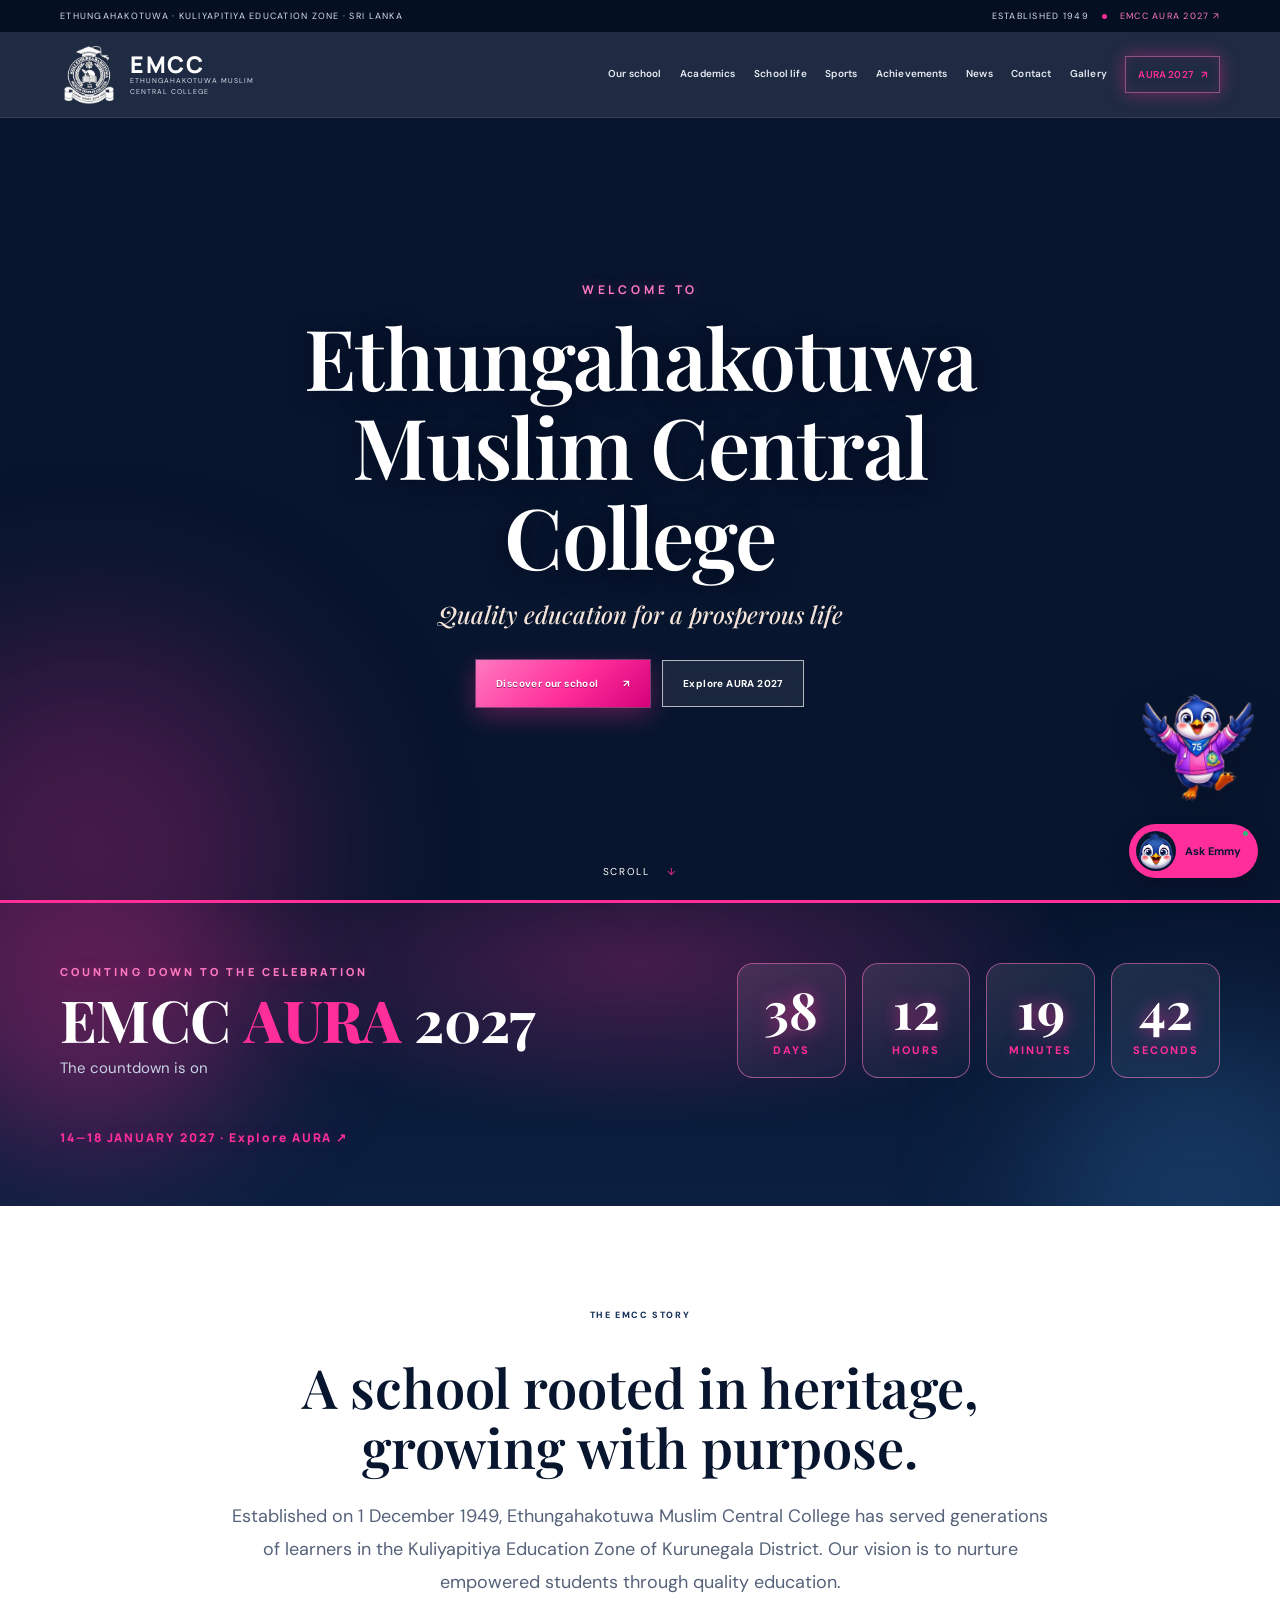
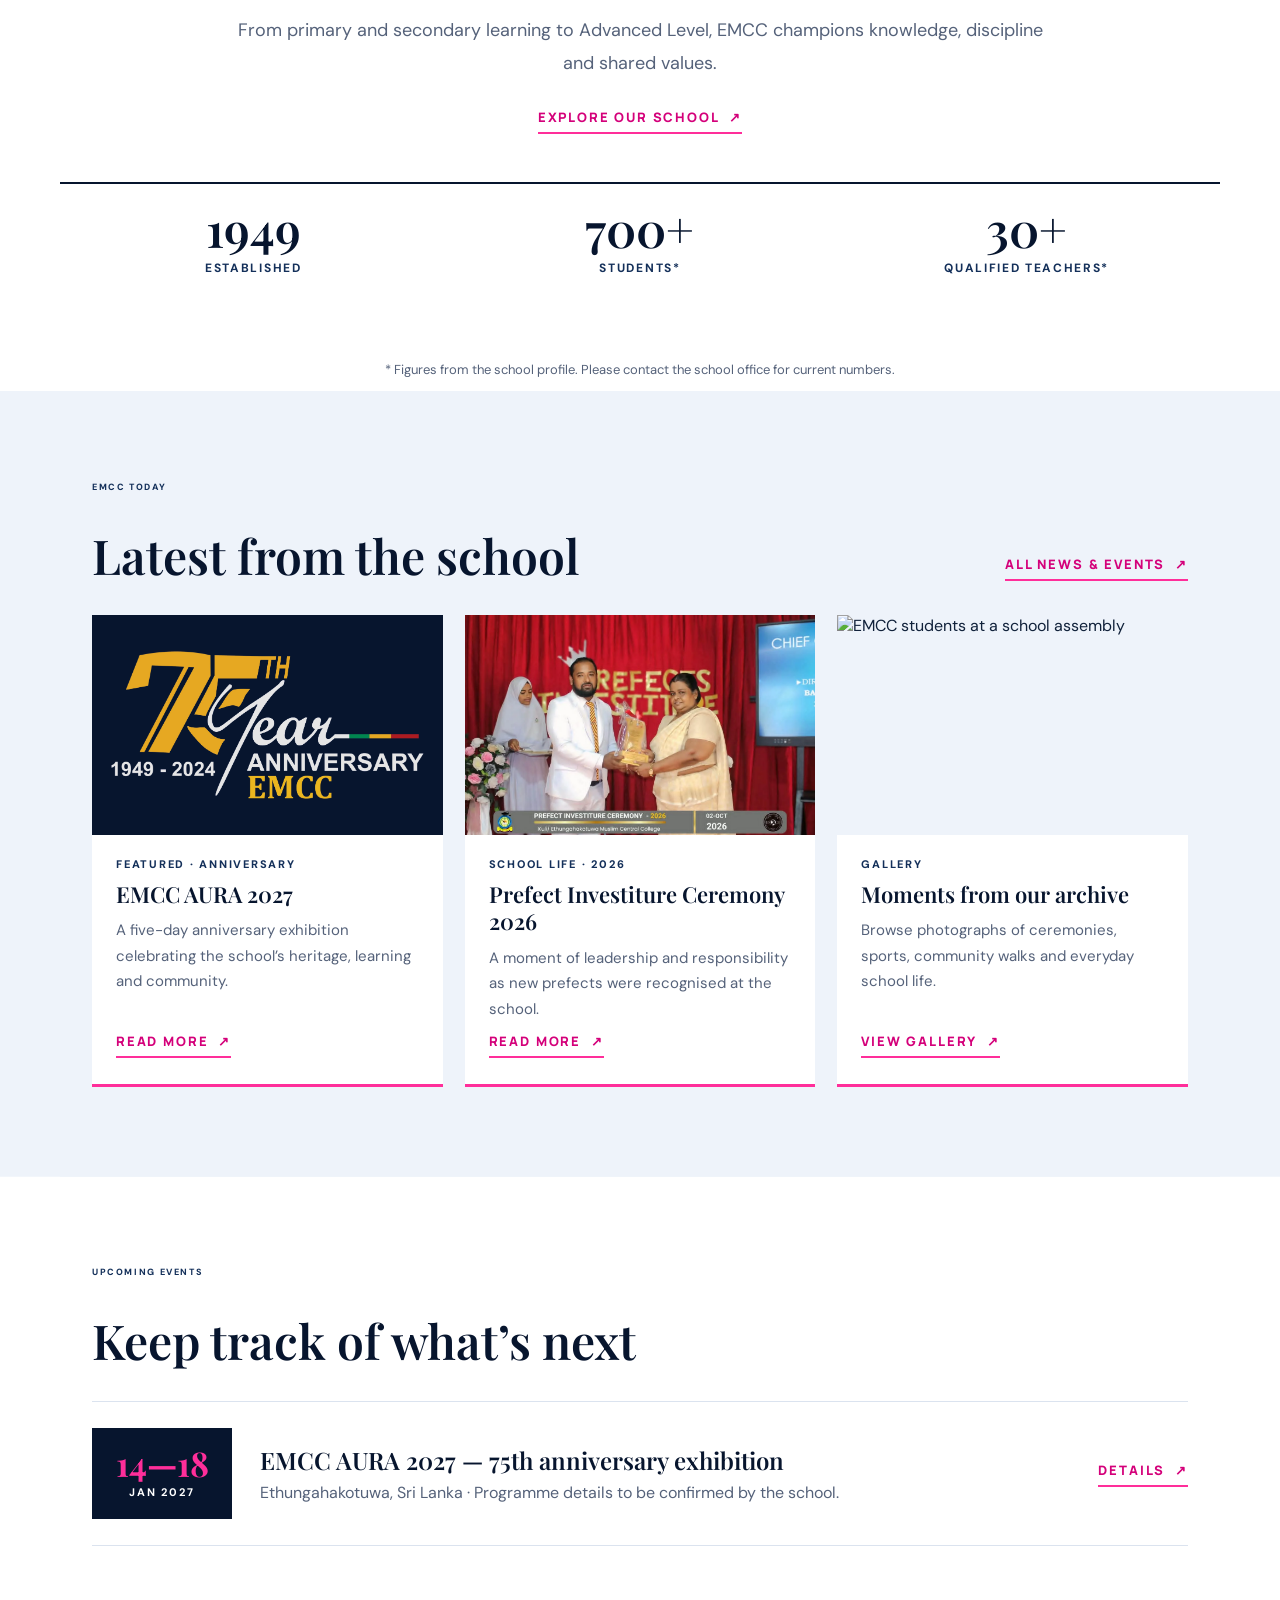
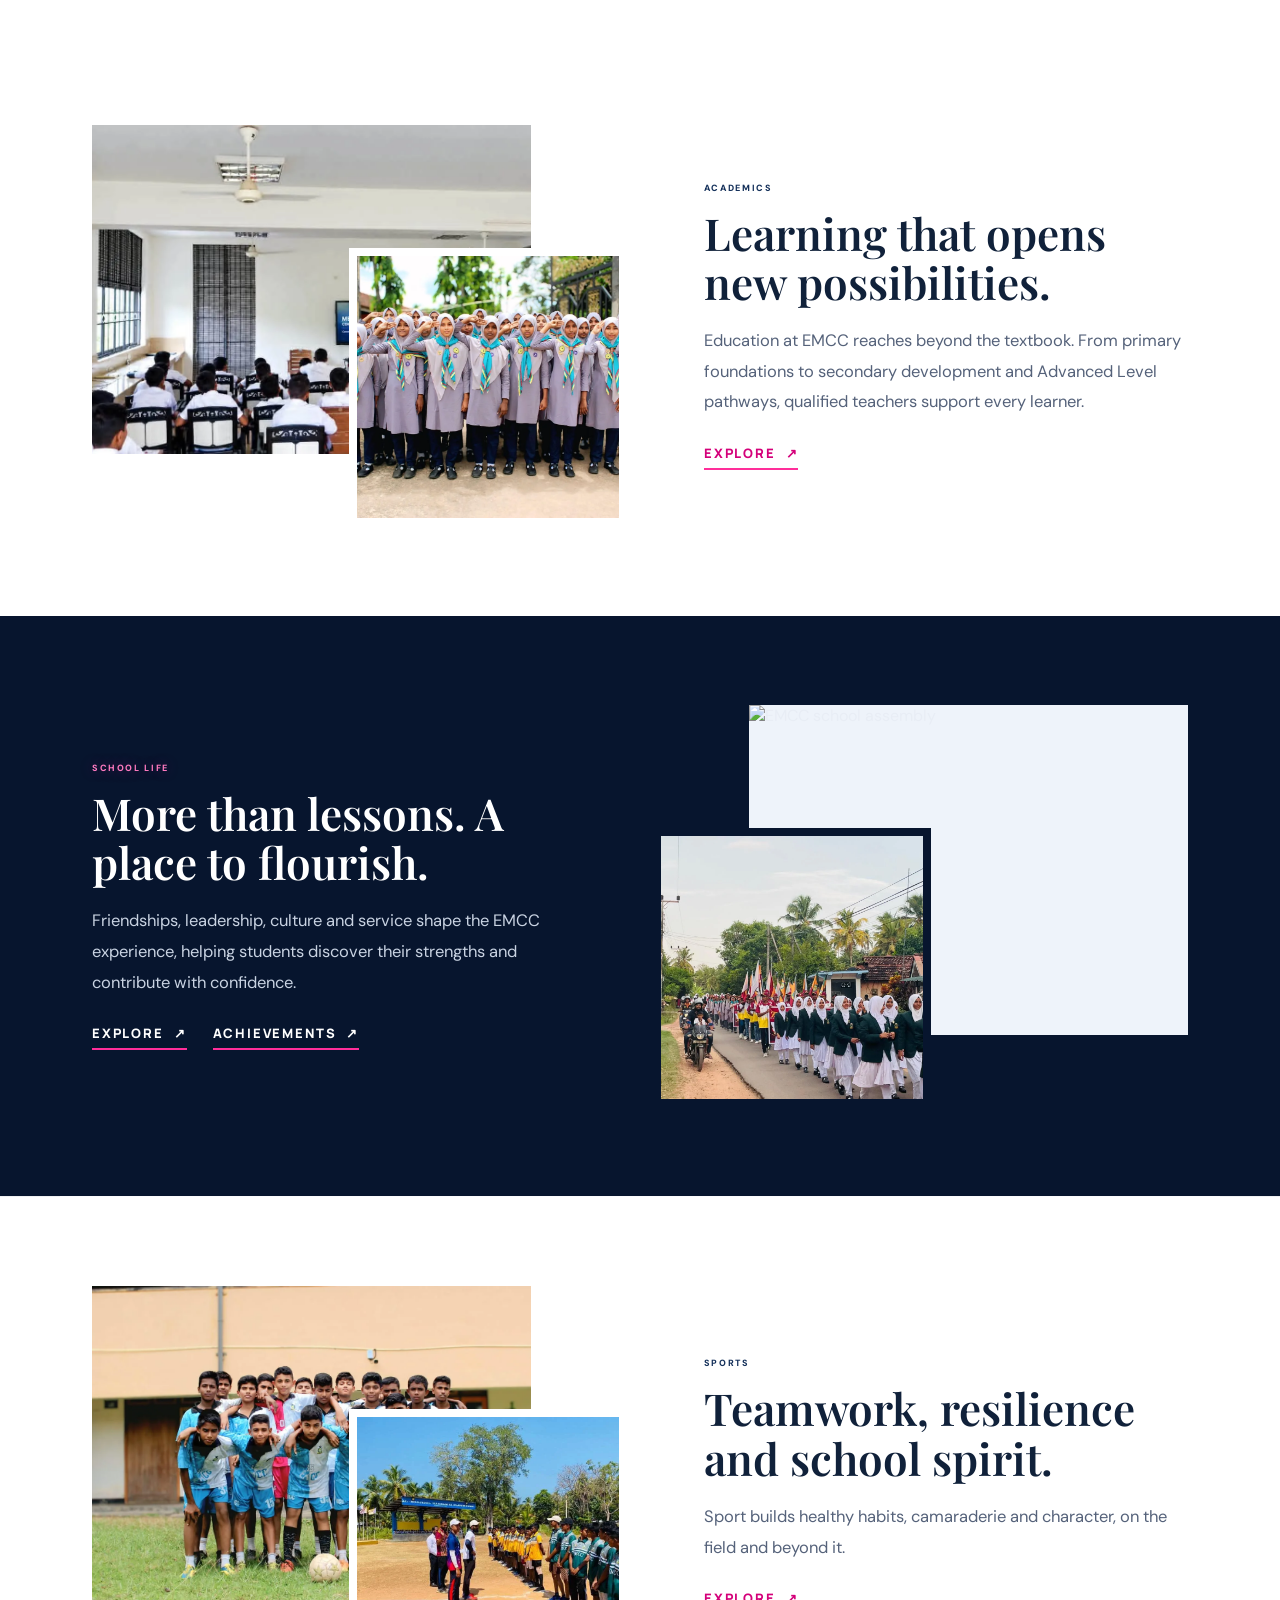
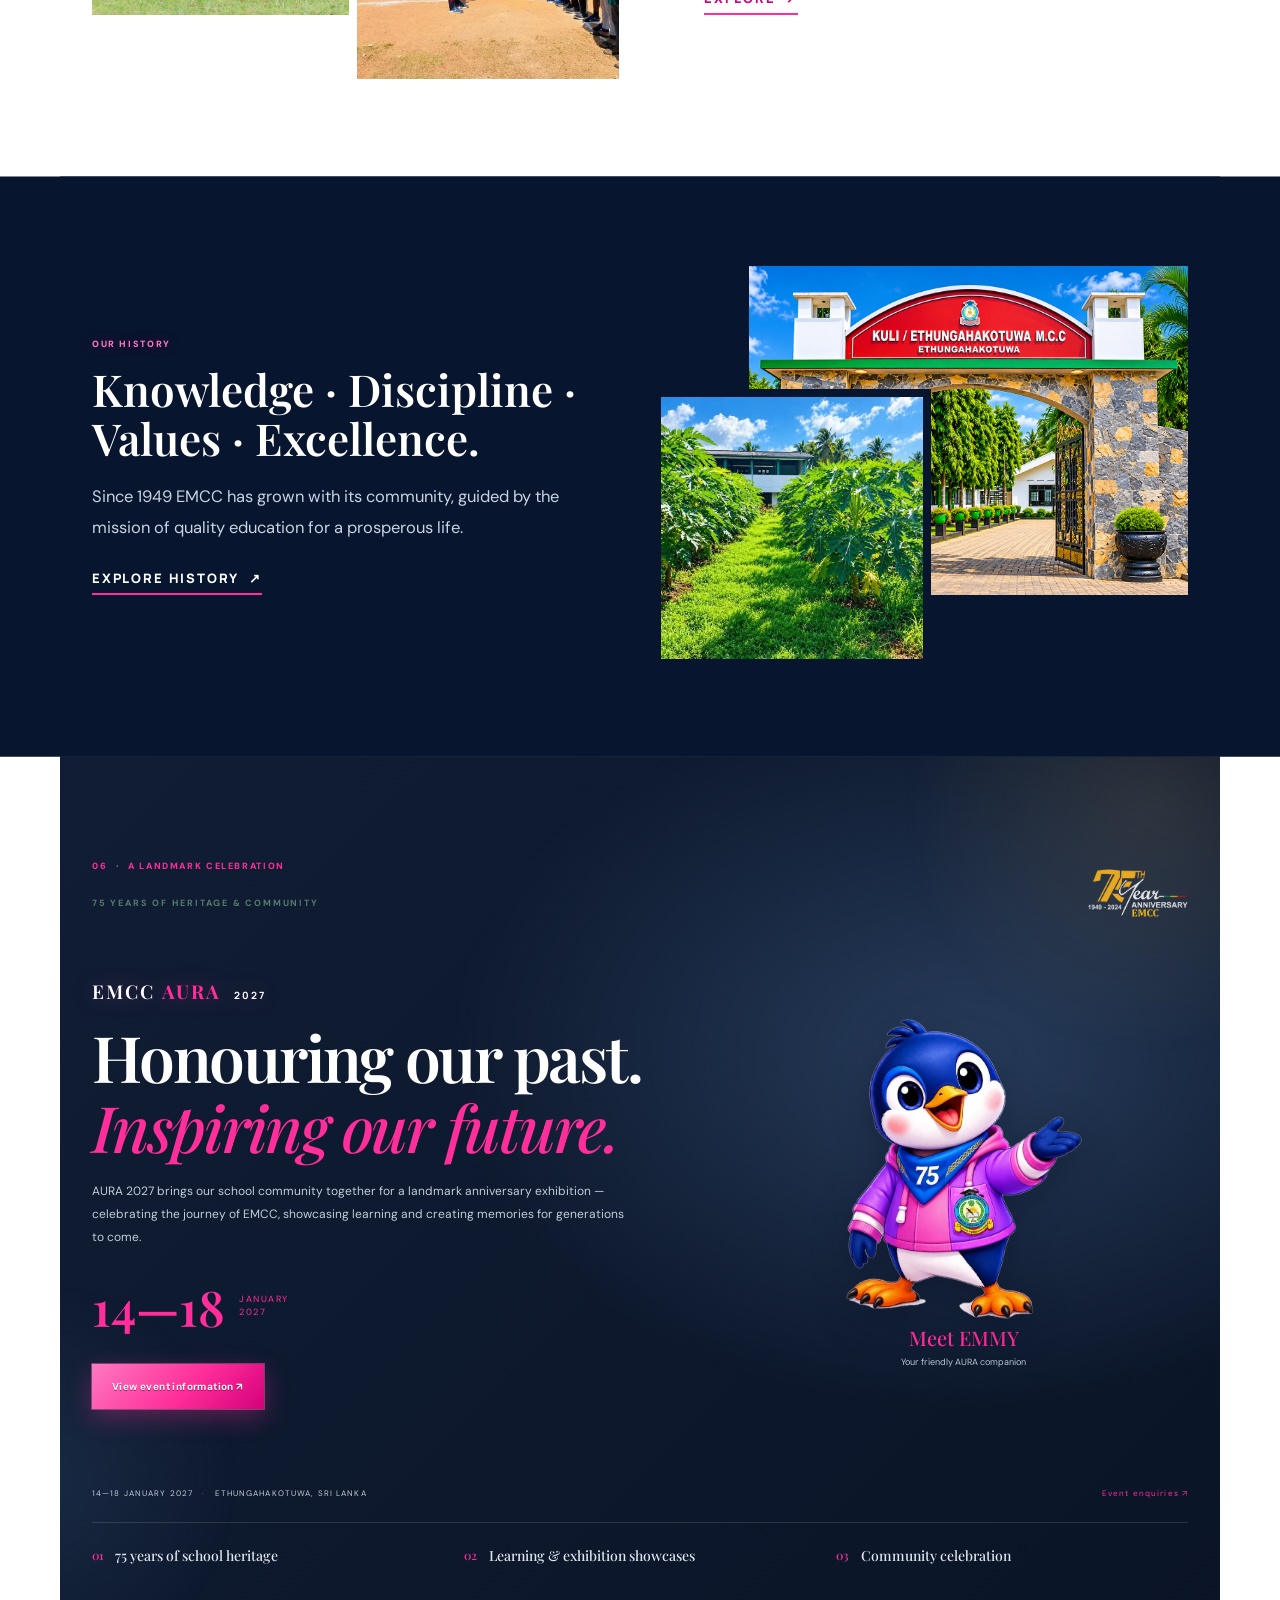
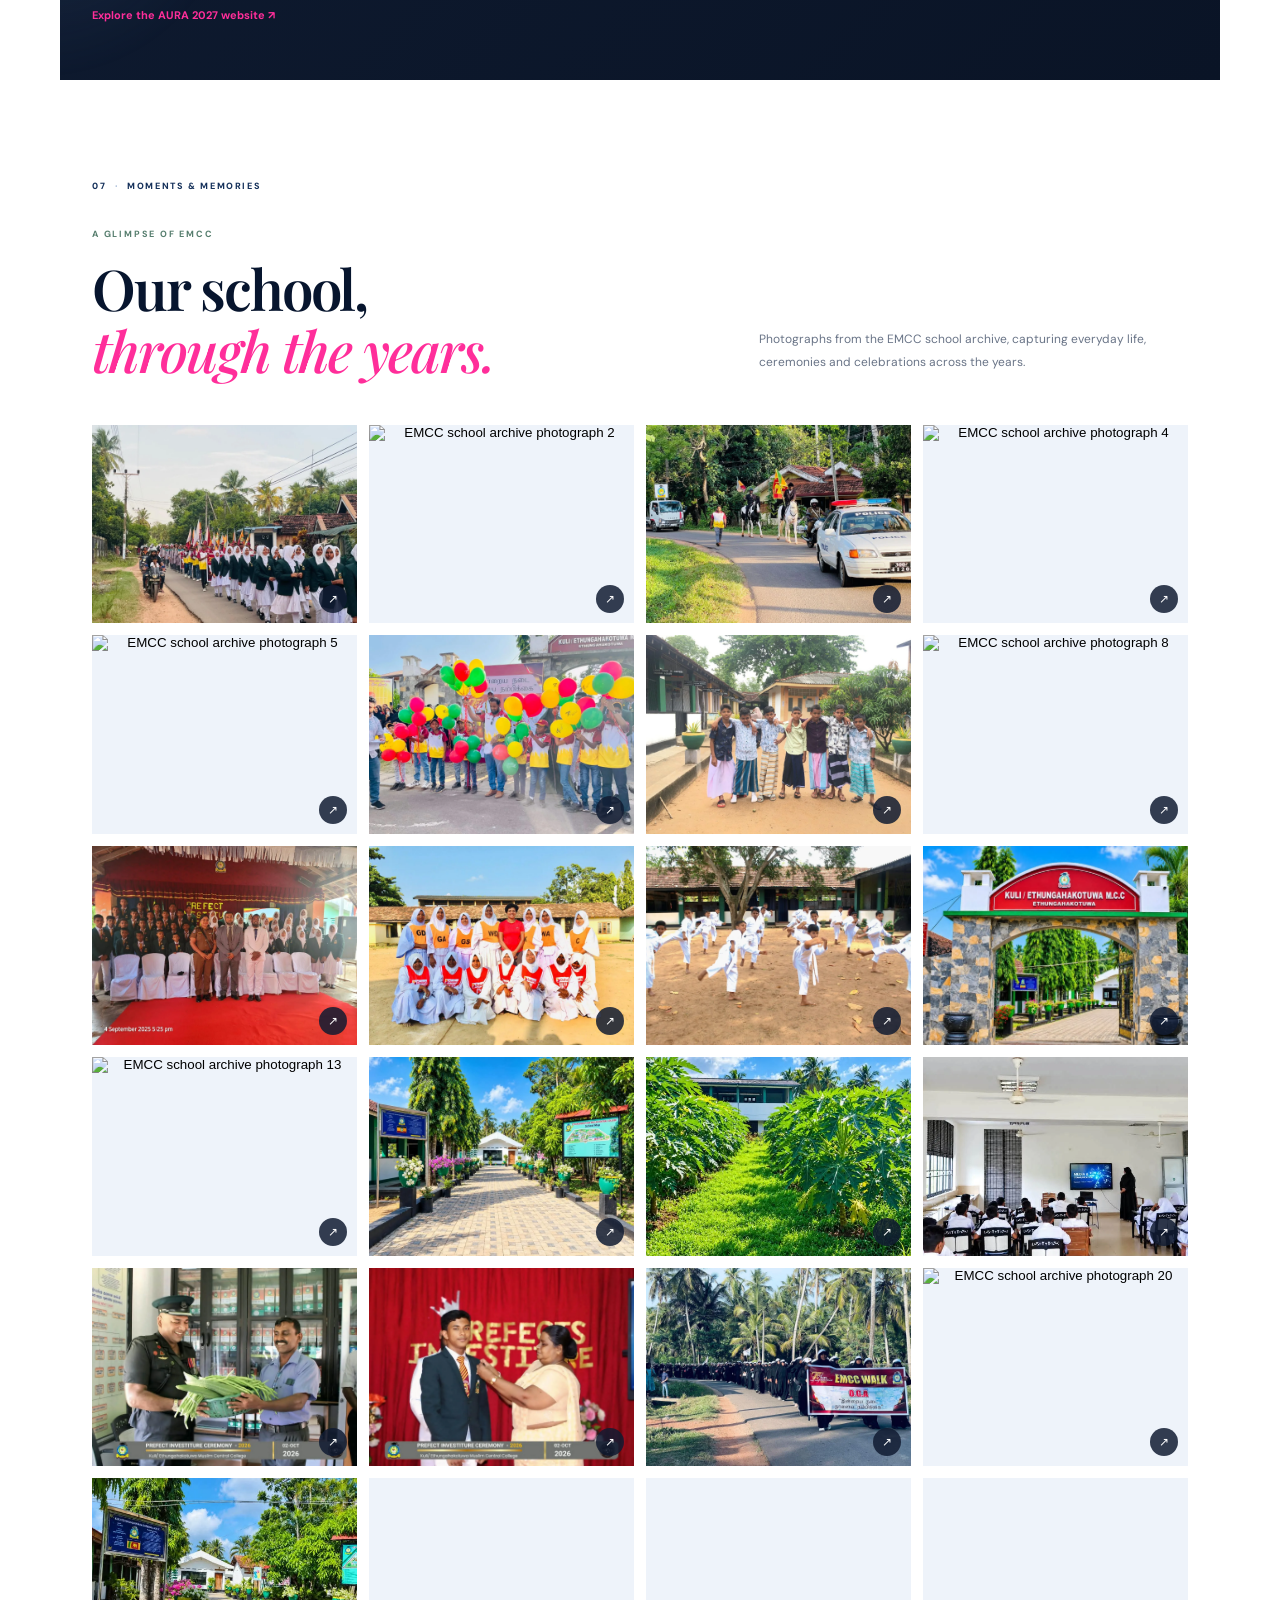
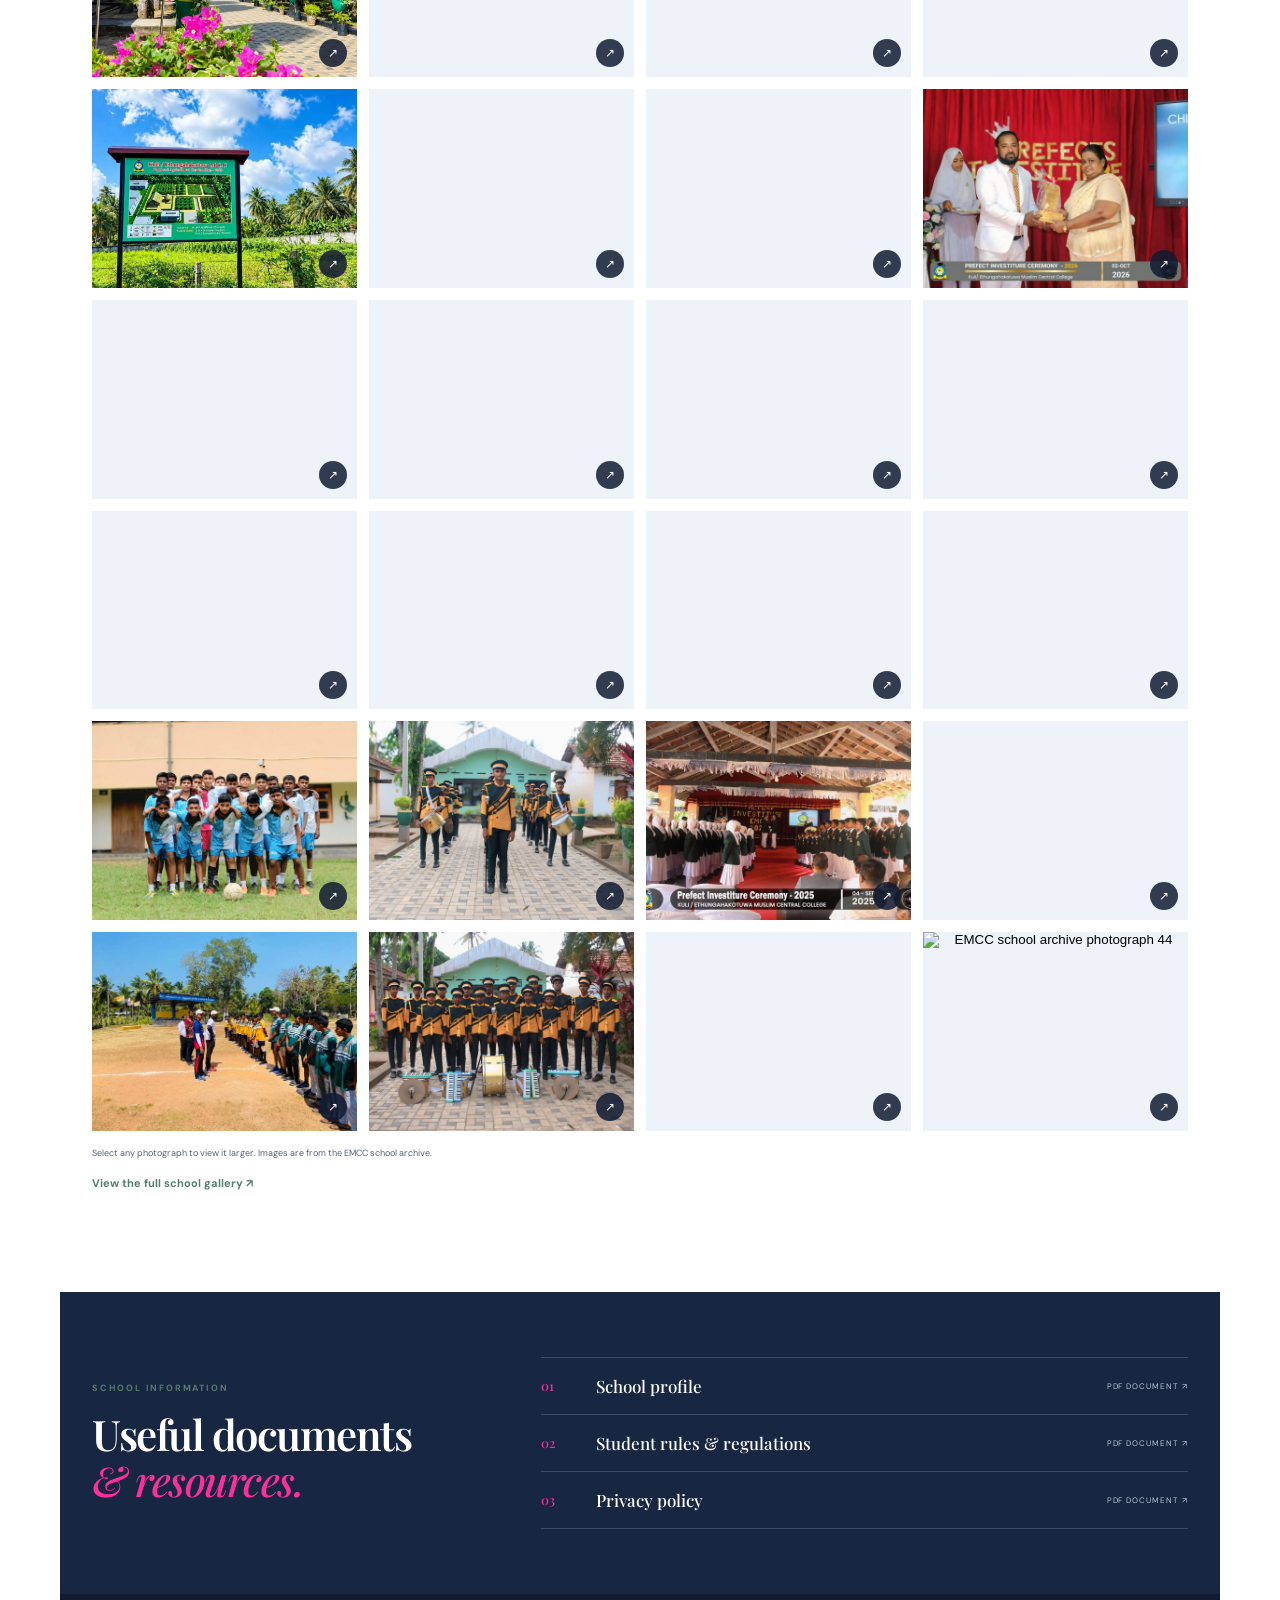
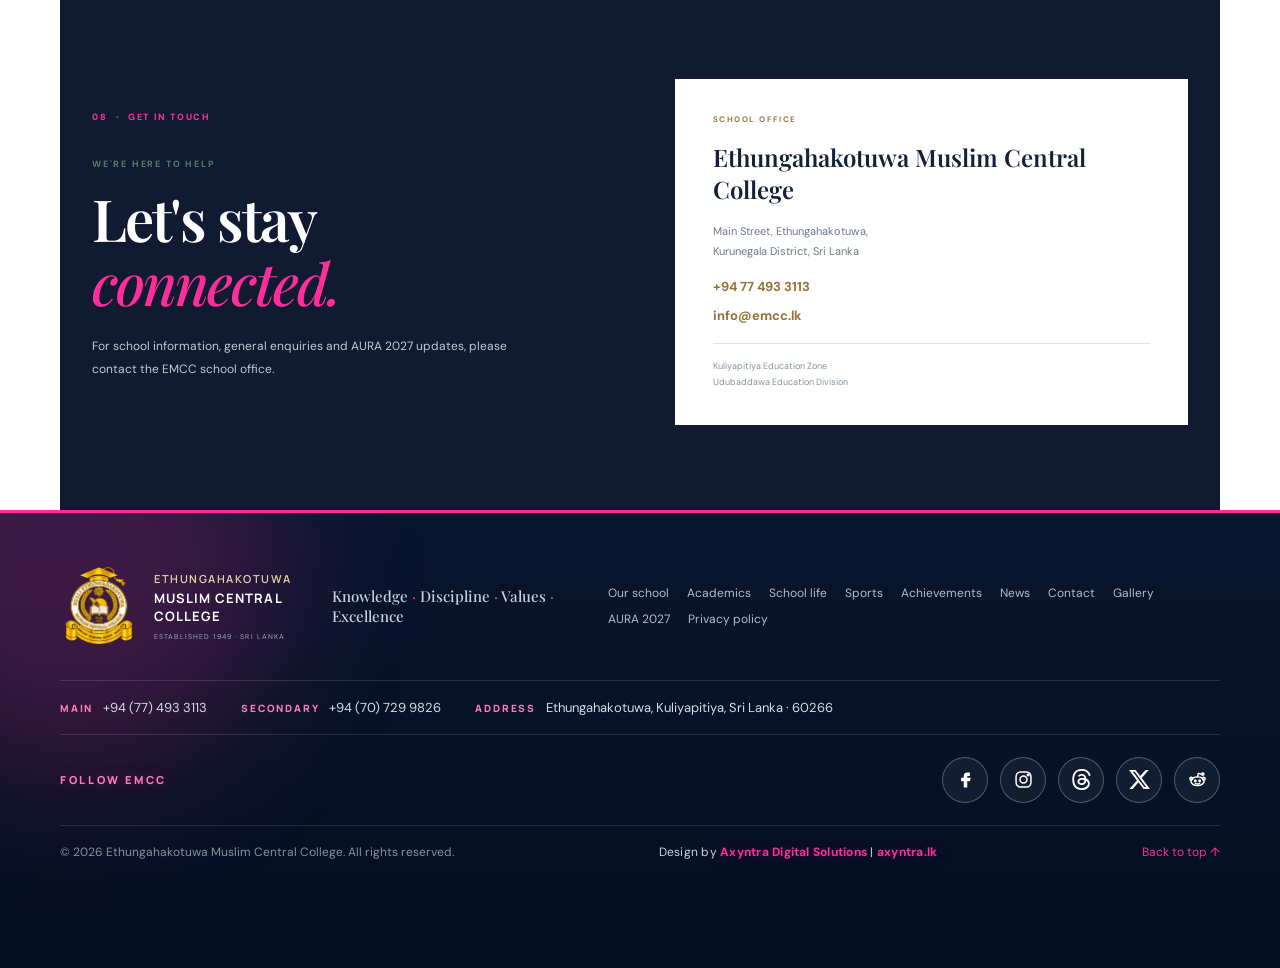
==== commit 754b5f92: "Add files via upload" ====
--- a/index.html
+++ b/index.html
@@ -5,12 +5,22 @@
 <meta name="theme-color" content="#101b31"><meta name="description" content="Discover Ethungahakotuwa Muslim Central College, Sri Lanka — a school established in 1949, committed to quality education, values, student development and EMCC AURA 2027.">
 <meta property="og:type" content="website"><meta property="og:title" content="Ethungahakotuwa Muslim Central College | EMCC">
 <meta property="og:description" content="Rooted in heritage. Growing with purpose. Discover EMCC and AURA 2027.">
-<meta property="og:image" content="assets/Gallery/school-gateway.webp"><link rel="canonical" href="https://ethungahakotuwa-central-9526c.web.app/">
+<meta property="og:image" content="https://ethungahakotuwa-central-9526c.web.app/assets/Banner%20M/Main.webp"><meta name="twitter:image" content="https://ethungahakotuwa-central-9526c.web.app/assets/Banner%20M/Main.webp"><link rel="canonical" href="https://ethungahakotuwa-central-9526c.web.app/">
 <title>Ethungahakotuwa Muslim Central College | Official Website</title>
 <link rel="preconnect" href="https://fonts.googleapis.com"><link rel="preconnect" href="https://fonts.gstatic.com" crossorigin>
 <link href="https://fonts.googleapis.com/css2?family=DM+Sans:wght@400;500;600;700&family=Manrope:wght@400;500;600;700;800&family=Playfair+Display:wght@500;600;700&display=swap" rel="stylesheet">
 <script type="application/ld+json">{"@context":"https://schema.org","@type":"School","name":"Ethungahakotuwa Muslim Central College","alternateName":"Kuli/Ethungahakotuwa Muslim Central College","url":"https://ethungahakotuwa-central-9526c.web.app/","telephone":"+94 77 493 3113","email":"info@emcc.lk","foundingDate":"1949-12-01","address":{"@type":"PostalAddress","streetAddress":"Main Street, Ethungahakotuwa","addressLocality":"Ethungahakotuwa","addressRegion":"North Western Province","addressCountry":"LK"}}</script><link rel="stylesheet" href="styles.css"><link rel="icon" href="assets/school-crest-white.webp" type="image/webp">
-<link rel="stylesheet" href="theme.css"><link rel="stylesheet" href="royal.css">
+<link rel="stylesheet" href="theme.css"><link rel="stylesheet" href="royal.css"><link rel="stylesheet" href="upgrade.css">
+<style>
+.hero-image {
+  background-image: url("assets/Banner%20M/Main.webp");
+}
+@media (max-width: 768px) {
+  .hero-image {
+    background-image: url("assets/Banner%20M/Responsible%20Main.webp");
+  }
+}
+</style>
 </head>
 <body>
 <a class="skip-link" href="#main">Skip to content</a>
@@ -18,7 +28,7 @@
 <header class="site-header" id="header">
  <a class="brand" href="#home" aria-label="EMCC home"><img src="assets/school-crest-white.webp" alt="EMCC school crest"><span><b>EMCC</b><small>ETHUNGAHAKOTUWA MUSLIM<br>CENTRAL COLLEGE</small></span></a>
  <button class="menu-toggle" aria-label="Open navigation" aria-expanded="false" aria-controls="primary-nav"><span></span><span></span></button>
- <nav class="nav" id="primary-nav" aria-label="Main navigation"><a href="our-school.html">Our school</a><a href="academics.html">Academics</a><a href="school-life.html">School life</a><a href="sports.html">Sports</a><a href="achievements.html">Achievements</a><a href="news-events.html">News &amp; events</a><a href="gallery.html">Gallery</a><a class="nav-aura" href="aura-2027.html">AURA 2027 <span>↗</span></a></nav>
+ <nav class="nav" id="primary-nav" aria-label="Main navigation"><a href="our-school.html">Our school</a><a href="academics.html">Academics</a><a href="school-life.html">School life</a><a href="sports.html">Sports</a><a href="achievements.html">Achievements</a><a href="news-events.html">News</a><a href="contact.html">Contact</a><a href="gallery.html">Gallery</a><a class="nav-aura" href="aura-2027.html">AURA 2027 <span>↗</span></a></nav>
 </header>
 <main id="main">
 <section class="hero rc-hero" id="home">
@@ -26,6 +36,7 @@
  <div class="wrap rc-hero-inner"><img class="hero-crest" src="assets/school-crest-white.webp" alt="EMCC crest"><p class="rc-welcome">Welcome to</p><h1>Ethungahakotuwa Muslim Central College</h1><p class="rc-motto">Quality education for a prosperous life</p><div class="hero-actions"><a class="btn btn-gold" href="our-school.html">Discover our school <span>↗</span></a><a class="btn btn-ghost" href="aura-2027.html">Explore AURA 2027</a></div></div>
  <div class="hero-scroll">SCROLL <span>↓</span></div>
 </section>
+<section class="cd-band" aria-label="Countdown to EMCC AURA 2027"><div class="cd-glow"></div><div class="wrap cd-inner"><div class="cd-title"><small>COUNTING DOWN TO THE CELEBRATION</small><h2><span class="glow-word">EMCC <b>AURA</b> 2027</span></h2><p id="countdown-title">The countdown is on</p></div><div class="countdown cd-boxes" aria-label="Countdown to 14 January 2027"><div><b id="days">--</b><span>Days</span></div><div><b id="hours">--</b><span>Hours</span></div><div><b id="minutes">--</b><span>Minutes</span></div><div><b id="seconds">--</b><span>Seconds</span></div></div><a class="cd-link" href="aura-2027.html">14—18 JANUARY 2027 · Explore AURA ↗</a></div></section>
 <section class="wrap" id="about"><div class="rc-intro-home"><div class="section-kicker">THE EMCC STORY</div><h2>A school rooted in heritage, growing with purpose.</h2><p>Established on 1 December 1949, Ethungahakotuwa Muslim Central College has served generations of learners in the Kuliyapitiya Education Zone of Kurunegala District. Our vision is to nurture empowered students through quality education.</p><p>From primary and secondary learning to Advanced Level, EMCC champions knowledge, discipline and shared values.</p><a class="rc-link" href="our-school.html">Explore our school <span>↗</span></a></div>
 <div class="rc-factband"><div><b>1949</b><span>Established</span></div><div><b>700+</b><span>Students*</span></div><div><b>30+</b><span>Qualified teachers*</span></div></div><p class="rc-note" style="text-align:center">* Figures from the school profile. Please contact the school office for current numbers.</p></div>
 <section class="rc-section tone-mist" id="news"><div class="wrap"><div class="rc-head"><div><div class="section-kicker">EMCC TODAY</div><h2>Latest from the school</h2></div><a class="rc-link" href="news-events.html">All news &amp; events <span>↗</span></a></div>
@@ -34,12 +45,11 @@
 <article class="rc-card"><img src="assets/Gallery/archive-09.webp" alt="EMCC students at a school assembly" loading="lazy"><div class="rc-card-body"><small>GALLERY</small><h3>Moments from our archive</h3><p>Browse photographs of ceremonies, sports, community walks and everyday school life.</p><a class="rc-link" href="gallery.html">View gallery <span>↗</span></a></div></article></div></div></section>
 <section class="rc-section wrap"><div class="rc-head"><div><div class="section-kicker">UPCOMING EVENTS</div><h2>Keep track of what’s next</h2></div></div><div class="rc-event"><div class="rc-event-date"><b>14—18</b><span>JAN 2027</span></div><div><h3>EMCC AURA 2027 — 75th anniversary exhibition</h3><p>Ethungahakotuwa, Sri Lanka · Programme details to be confirmed by the school.</p></div><a class="rc-link" href="aura-2027.html">Details <span>↗</span></a></div></section>
 <section class="tone-sand rc-feature" id="academics"><div class="wrap rc-block"><div class="rc-media"><img class="rc-main" src="assets/Academic/archive-17.webp" alt="An EMCC classroom" loading="lazy"><img class="rc-sub" src="assets/Gallery/Secondary.webp" alt="EMCC students in formation" loading="lazy"></div><div class="rc-copy"><div class="section-kicker">ACADEMICS</div><h2>Learning that opens new possibilities.</h2><p>Education at EMCC reaches beyond the textbook. From primary foundations to secondary development and Advanced Level pathways, qualified teachers support every learner.</p><div class="rc-links"><a class="rc-link" href="academics.html">Explore <span>↗</span></a></div></div></div></section>
-<section class="tone-mist rc-feature" id="life"><div class="wrap rc-block flip"><div class="rc-media"><img class="rc-main" src="assets/Gallery/archive-09.webp" alt="EMCC school assembly" loading="lazy"><img class="rc-sub" src="assets/Gallery/walk/archive-01.webp" alt="EMCC community walk" loading="lazy"></div><div class="rc-copy"><div class="section-kicker">SCHOOL LIFE</div><h2>More than lessons. A place to flourish.</h2><p>Friendships, leadership, culture and service shape the EMCC experience, helping students discover their strengths and contribute with confidence.</p><div class="rc-links"><a class="rc-link" href="school-life.html">Explore <span>↗</span></a><a class="rc-link" href="achievements.html">Achievements <span>↗</span></a></div></div></div></section>
+<section class="tone-navy rc-feature" id="life"><div class="wrap rc-block flip"><div class="rc-media"><img class="rc-main" src="assets/Gallery/archive-09.webp" alt="EMCC school assembly" loading="lazy"><img class="rc-sub" src="assets/Gallery/walk/archive-01.webp" alt="EMCC community walk" loading="lazy"></div><div class="rc-copy"><div class="section-kicker">SCHOOL LIFE</div><h2>More than lessons. A place to flourish.</h2><p>Friendships, leadership, culture and service shape the EMCC experience, helping students discover their strengths and contribute with confidence.</p><div class="rc-links"><a class="rc-link" href="school-life.html">Explore <span>↗</span></a><a class="rc-link" href="achievements.html">Achievements <span>↗</span></a></div></div></div></section>
 <section class="tone-sand rc-feature" id="sports"><div class="wrap rc-block"><div class="rc-media"><img class="rc-main" src="assets/Sports/archive-39.webp" alt="EMCC football team" loading="lazy"><img class="rc-sub" src="assets/Sports/archive-43.webp" alt="EMCC sports meet line-up" loading="lazy"></div><div class="rc-copy"><div class="section-kicker">SPORTS</div><h2>Teamwork, resilience and school spirit.</h2><p>Sport builds healthy habits, camaraderie and character, on the field and beyond it.</p><div class="rc-links"><a class="rc-link" href="sports.html">Explore <span>↗</span></a></div></div></div></section>
 <section class="tone-navy rc-feature" id="history"><div class="wrap rc-block flip"><div class="rc-media"><img class="rc-main" src="assets/Gallery/school-gateway.webp" alt="EMCC school gateway" loading="lazy"><img class="rc-sub" src="assets/Gallery/Farm/archive-16.webp" alt="EMCC school grounds" loading="lazy"></div><div class="rc-copy"><div class="section-kicker">OUR HISTORY</div><h2>Knowledge · Discipline · Values · Excellence.</h2><p>Since 1949 EMCC has grown with its community, guided by the mission of quality education for a prosperous life.</p><div class="rc-links"><a class="rc-link" href="our-school.html">Explore history <span>↗</span></a></div></div></div></section>
 <section class="aura" id="aura"><div class="aura-glow aura-glow-one"></div><div class="aura-glow aura-glow-two"></div><div class="wrap aura-inner"><div class="aura-heading"><div><div class="section-kicker light">06 <span>·</span> A LANDMARK CELEBRATION</div><p class="overline gold">75 YEARS OF HERITAGE & COMMUNITY</p></div><img src="assets/anniversary-75.webp" alt="EMCC 75th anniversary emblem" loading="lazy"></div>
  <div class="aura-main"><div class="aura-copy"><div class="aura-wordmark">EMCC <b>AURA</b> <span>2027</span></div><h2>Honouring our past.<br><em>Inspiring our future.</em></h2><p>AURA 2027 brings our school community together for a landmark anniversary exhibition — celebrating the journey of EMCC, showcasing learning and creating memories for generations to come.</p><div class="aura-date"><strong>14—18</strong><span>JANUARY<br>2027</span></div><a class="btn btn-gold" href="assets/documents/aura-2027-information.pdf" target="_blank" rel="noopener">View event information ↗</a></div><div class="aura-character"><img src="assets/Mascot/emmy-mascot-t.webp" alt="EMMY, the official EMCC AURA penguin mascot" loading="lazy"><div><b>Meet EMMY</b><span>Your friendly AURA companion</span></div></div></div>
- <div class="countdown-panel"><div><small>COUNTING DOWN TO THE CELEBRATION</small><h3 id="countdown-title">The countdown is on</h3></div><div class="countdown" aria-label="Countdown to 14 January 2027"><div><b id="days">--</b><span>Days</span></div><div><b id="hours">--</b><span>Hours</span></div><div><b id="minutes">--</b><span>Minutes</span></div><div><b id="seconds">--</b><span>Seconds</span></div></div></div>
  <div class="aura-bottom"><span>14—18 JANUARY 2027 <i>·</i> ETHUNGAHAKOTUWA, SRI LANKA</span><a href="#contact">Event enquiries ↗</a></div>
  <div class="aura-highlights"><div><span>01</span><b>75 years of school heritage</b></div><div><span>02</span><b>Learning & exhibition showcases</b></div><div><span>03</span><b>Community celebration</b></div></div>
  </div><div class="aura-flyer" aria-hidden="true"><img src="assets/Mascot/emmy-flying-t.webp" alt=""></div><div class="home-page-link"><a class="text-link" href="aura-2027.html">Explore the AURA 2027 website ↗</a></div></section>
@@ -47,7 +57,7 @@
 <section class="resources-section"><div class="wrap resources-inner"><div><p class="overline gold">SCHOOL INFORMATION</p><h2>Useful documents<br><em>& resources.</em></h2></div><div class="resource-links"><a href="assets/documents/school-profile.pdf" target="_blank" rel="noopener"><span>01</span><b>School profile</b><small>PDF DOCUMENT ↗</small></a><a href="assets/documents/student-rules.pdf" target="_blank" rel="noopener"><span>02</span><b>Student rules & regulations</b><small>PDF DOCUMENT ↗</small></a><a href="assets/documents/privacy-policy.pdf" target="_blank" rel="noopener"><span>03</span><b>Privacy policy</b><small>PDF DOCUMENT ↗</small></a></div></div></section>
 <section class="contact-section" id="contact"><div class="wrap contact-inner"><div><div class="section-kicker light">08 <span>·</span> GET IN TOUCH</div><p class="overline gold">WE'RE HERE TO HELP</p><h2>Let's stay<br><em>connected.</em></h2><p class="contact-lead">For school information, general enquiries and AURA 2027 updates, please contact the EMCC school office.</p></div><div class="contact-card"><small>SCHOOL OFFICE</small><h3>Ethungahakotuwa Muslim Central College</h3><p>Main Street, Ethungahakotuwa,<br>Kurunegala District, Sri Lanka</p><a href="tel:+94774933113">+94 77 493 3113</a><a href="mailto:info@emcc.lk">info@emcc.lk</a><div class="contact-meta">Kuliyapitiya Education Zone<br>Udubaddawa Education Division</div></div></div></section>
 </main>
-<img class="aura-mascot-float" src="assets/Mascot/emmy-flying-t.webp" alt="Aura mascot" loading="lazy" decoding="async"><footer class="site-footer"><div class="wrap footer-main"><div class="footer-brand"><img src="assets/school-crest-gold.webp" alt="EMCC gold school crest"><div><b>ETHUNGAHAKOTUWA</b><strong>MUSLIM CENTRAL COLLEGE</strong><small>ESTABLISHED 1949 · SRI LANKA</small></div></div><div class="footer-motto">Knowledge <i>·</i> Discipline <i>·</i> Values <i>·</i> Excellence</div><div class="footer-nav"><a href="our-school.html">Our school</a><a href="academics.html">Academics</a><a href="school-life.html">School life</a><a href="sports.html">Sports</a><a href="achievements.html">Achievements</a><a href="news-events.html">News &amp; events</a><a href="gallery.html">Gallery</a><a href="aura-2027.html">AURA 2027</a><a href="privacy.html">Privacy policy</a></div></div><div class="wrap footer-bottom"><span>© <span id="year"></span> Ethungahakotuwa Muslim Central College. All rights reserved.</span><a href="#home">Back to top ↑</a></div></footer>
+<img class="aura-mascot-float" src="assets/Mascot/emmy-flying-t.webp" alt="Aura mascot" loading="lazy" decoding="async"><footer class="site-footer"><div class="wrap footer-main"><div class="footer-brand"><img src="assets/school-crest-gold.webp" alt="EMCC gold school crest"><div><b>ETHUNGAHAKOTUWA</b><strong>MUSLIM CENTRAL COLLEGE</strong><small>ESTABLISHED 1949 · SRI LANKA</small></div></div><div class="footer-motto">Knowledge <i>·</i> Discipline <i>·</i> Values <i>·</i> Excellence</div><div class="footer-nav"><a href="our-school.html">Our school</a><a href="academics.html">Academics</a><a href="school-life.html">School life</a><a href="sports.html">Sports</a><a href="achievements.html">Achievements</a><a href="news-events.html">News</a><a href="contact.html">Contact</a><a href="gallery.html">Gallery</a><a href="aura-2027.html">AURA 2027</a><a href="privacy.html">Privacy policy</a></div></div><div class="wrap footer-contact"><a href="tel:+94774933113"><b>Main</b> +94 (77) 493 3113</a><a href="tel:+94707299826"><b>Secondary</b> +94 (70) 729 9826</a><a href="https://www.google.com/maps/place/Kuli%2FEthungahakotuwa+Muslim+Centerl+College/@7.400384,80.0364067,16z/data=!4m10!1m2!2m1!1sKuli%2FEthungahakotuwa+Muslim+Centerl+College!3m6!1s0x3ae2d08b5b11f65b:0x762022c1cf31a4d7!8m2!3d7.4001712!4d80.0373497!15sCitLdWxpL0V0aHVuZ2FoYWtvdHV3YSBNdXNsaW0gQ2VudHJhbCBDb2xsZWdlkgERZ292ZXJubWVudF9zY2hvb2zgAQA!16s%2Fg%2F11b5z_q0w5?entry=ttu&amp;g_ep=EgoyMDI2MTExNy4wIKXMDSoASAFQAw%3D%3D" target="_blank" rel="noopener"><b>Address</b> Ethungahakotuwa, Kuliyapitiya, Sri Lanka · 60266</a></div><div class="wrap footer-social-row"><span class="fs-label">FOLLOW EMCC</span><div class="fs-icons"><a href="https://www.facebook.com/share/1A5jmkpmfi/" target="_blank" rel="noopener" aria-label="EMCC on Facebook" title="Facebook"><svg viewBox="0 0 24 24" aria-hidden="true" fill="currentColor" stroke="none"><path d="M14 8h3V4h-3a4 4 0 00-4 4v2H7v4h3v7h4v-7h3l1-4h-4V8z"/></svg></a><a href="https://www.instagram.com/emcc.lk/" target="_blank" rel="noopener" aria-label="EMCC on Instagram" title="Instagram"><svg viewBox="0 0 24 24" aria-hidden="true" fill="none" stroke="currentColor" stroke-width="1.7" stroke-linecap="round" stroke-linejoin="round"><rect x="3.5" y="3.5" width="17" height="17" rx="5"/><circle cx="12" cy="12" r="4"/><circle cx="17.3" cy="6.7" r="1" fill="currentColor"/></svg></a><a href="https://www.threads.com/@emcc.lk" target="_blank" rel="noopener" aria-label="EMCC on Threads" title="Threads"><svg viewBox="0 0 24 24" aria-hidden="true" fill="currentColor" stroke="none"><path d="M12.186 24h-.007c-3.581-.024-6.334-1.205-8.184-3.509C2.35 18.44 1.5 15.586 1.472 12.01v-.017c.03-3.579.879-6.43 2.525-8.482C5.845 1.205 8.6.024 12.18 0h.014c2.746.02 5.043.725 6.826 2.098 1.677 1.29 2.858 3.13 3.509 5.467l-2.04.569c-1.104-3.96-3.898-5.984-8.304-6.015-2.91.022-5.11.936-6.54 2.717C4.307 6.504 3.616 8.914 3.589 12c.027 3.086.718 5.496 2.057 7.164 1.43 1.783 3.631 2.698 6.54 2.717 2.623-.02 4.358-.631 5.8-2.045 1.647-1.613 1.618-3.593 1.09-4.798-.31-.71-.873-1.3-1.634-1.75-.192 1.352-.622 2.446-1.284 3.272-.886 1.102-2.14 1.704-3.73 1.79-1.202.065-2.361-.218-3.259-.801-1.063-.689-1.685-1.74-1.752-2.964-.065-1.19.408-2.285 1.33-3.082.88-.76 2.119-1.207 3.583-1.291a13.853 13.853 0 0 1 3.02.142c-.126-.742-.375-1.332-.75-1.757-.513-.586-1.308-.883-2.359-.89h-.029c-.844 0-1.992.232-2.721 1.32L7.734 7.847c.98-1.454 2.568-2.256 4.478-2.256h.044c3.194.02 5.097 1.975 5.287 5.388.108.046.216.094.321.142 1.49.7 2.58 1.761 3.154 3.07.797 1.82.871 4.79-1.548 7.158-1.85 1.81-4.094 2.628-7.277 2.65Zm1.003-11.69c-.242 0-.487.007-.739.021-1.836.103-2.98.946-2.916 2.143.067 1.256 1.452 1.839 2.784 1.767 1.224-.065 2.818-.543 3.086-3.71a10.5 10.5 0 0 0-2.215-.221z"/></svg></a><a href="https://x.com/home" target="_blank" rel="noopener" aria-label="EMCC on X (Twitter)" title="X (Twitter)"><svg viewBox="0 0 24 24" aria-hidden="true" fill="currentColor" stroke="none"><path d="M18.901 1.153h3.68l-8.04 9.19L24 22.846h-7.406l-5.8-7.584-6.638 7.584H.474l8.6-9.83L0 1.154h7.594l5.243 6.932ZM17.61 20.644h2.039L6.486 3.24H4.298Z"/></svg></a><a href="https://www.reddit.com/user/EMCC_LK/" target="_blank" rel="noopener" aria-label="EMCC on Reddit" title="Reddit"><svg viewBox="0 0 24 24" aria-hidden="true" fill="none" stroke="currentColor" stroke-width="1.7" stroke-linecap="round" stroke-linejoin="round"><ellipse cx="12" cy="14" rx="7.5" ry="5"/><circle cx="9.5" cy="13.5" r=".9" fill="currentColor"/><circle cx="14.5" cy="13.5" r=".9" fill="currentColor"/><path d="M9.5 16.3c1.4 1 3.6 1 5 0M12 9l1-4 4 1"/><circle cx="18" cy="5.8" r="1.3"/><circle cx="4.8" cy="11" r="1.5"/><circle cx="19.2" cy="11" r="1.5"/></svg></a></div></div><div class="wrap footer-bottom"><span>© <span class="current-year" id="year"></span> Ethungahakotuwa Muslim Central College. All rights reserved.</span><span class="footer-credit">Design by <a href="https://axyntra.lk" target="_blank" rel="noopener">Axyntra Digital Solutions</a> | <a href="https://axyntra.lk" target="_blank" rel="noopener">axyntra.lk</a></span><a href="#home" class="to-top">Back to top ↑</a></div></footer>
 <div class="lightbox" id="lightbox" role="dialog" aria-modal="true" aria-label="Gallery image viewer" aria-hidden="true"><button id="lightbox-close" aria-label="Close image">×</button><img id="lightbox-image" alt="Expanded EMCC school gallery photograph"><p id="lightbox-caption"></p></div>
 <button class="chat-launcher" id="chatLauncher" aria-label="Chat with Emmy"><img src="assets/Mascot/emmy-head-t.webp" alt=""><span>Ask Emmy</span><i></i></button>
 <aside class="chat-panel" id="chatPanel" aria-label="Emmy AI assistant" aria-hidden="true"><div class="chat-head"><img src="assets/Mascot/emmy-head-t.webp" alt=""><div><b>EMMY</b><small>EMCC virtual assistant</small></div><button id="chatClose" aria-label="Close chat">×</button></div><div class="chat-messages" id="chatMessages"><div class="bot-message">Assalamu Alaikum! 👋 I'm Emmy, your EMCC assistant. Ask me about our school or AURA 2027.</div><div class="quick-questions"><button>When is AURA 2027?</button><button>Where is the school?</button><button>Tell me about EMCC</button></div></div><form class="chat-form" id="chatForm"><input id="chatInput" placeholder="Ask Emmy a question…" autocomplete="off" required aria-label="Your question"><button aria-label="Send message">➤</button></form><div class="chat-foot">Emmy answers from verified school information. For anything else, please contact the school office.</div></aside>
--- a/styles.css
+++ b/styles.css
@@ -1,4 +1,4 @@
- :root{--navy:#101b31;--navy2:#172742;--gold:#d7b36e;--gold2:#b98f4c;--ink:#172238;--muted:#687386;--paper:#f7f5f0;--line:#e7e2d8;--serif:"Playfair Display",Georgia,serif;--sans:"DM Sans",Arial,sans-serif;--display:"Manrope",Arial,sans-serif}*{box-sizing:border-box}html{scroll-behavior:smooth;scroll-padding-top:88px}body{margin:0;color:var(--ink);font-family:var(--sans);-webkit-font-smoothing:antialiased}img{max-width:100%;display:block}a{color:inherit;text-decoration:none}.wrap{width:min(1160px,calc(100% - 64px));margin:auto}.skip-link{position:absolute;left:-999px;top:10px;background:white;padding:12px;z-index:100}.skip-link:focus{left:10px}.topline{height:32px;padding:0 max(32px,calc((100% - 1160px)/2));background:#0b1425;color:#b7c0ce;display:flex;align-items:center;justify-content:space-between;font-size:9px;letter-spacing:.14em}.topline-right{display:flex;align-items:center;gap:13px}.topline i,.eyebrow span{width:5px;height:5px;border-radius:50%;background:var(--gold);display:inline-block}.topline a{color:var(--gold)}.site-header{height:86px;background:var(--navy);color:white;display:flex;align-items:center;justify-content:space-between;padding:0 max(32px,calc((100% - 1160px)/2));position:sticky;top:0;z-index:50;border-bottom:1px solid #ffffff12;transition:box-shadow .25s}.site-header.scrolled{box-shadow:0 12px 30px #07132630}.brand{display:flex;align-items:center;gap:11px;min-width:240px}.brand img{width:52px;height:52px;object-fit:contain;filter:none}.brand b{font:800 22px var(--display);letter-spacing:.08em;display:block}.brand small{font-size:7px;letter-spacing:.13em;line-height:1.5;color:#d0d6df;display:block}.nav{display:flex;align-items:center;gap:clamp(13px,2vw,27px);font-size:11px;font-weight:600;color:#e0e5ed}.nav a{transition:color .2s}.nav a:hover{color:var(--gold)}.nav-aura{border:1px solid #d7b36e80;padding:12px 15px;color:var(--gold)!important}.nav-aura span{margin-left:8px}.menu-toggle{display:none;background:none;border:0;color:white}.hero{position:relative;min-height:690px;display:flex;align-items:center;background:var(--navy);color:white;overflow:hidden}.hero-image,.hero-shade{position:absolute;inset:0}.hero-image{background:url('assets/Gallery/school-gateway.webp') center 48%/cover no-repeat;opacity:.54}.hero-shade{background:linear-gradient(90deg,#0b1529 0%,#101b31eF 38%,#101b31a6 72%,#101b3140 100%),linear-gradient(0deg,#101b31b8,transparent 55%)}.hero-inner{position:relative;z-index:2;display:flex;align-items:center;justify-content:space-between;min-height:690px;padding-top:28px;padding-bottom:70px}.hero-copy{max-width:720px}.eyebrow,.overline{font-size:9px;letter-spacing:.2em;font-weight:700}.eyebrow{display:flex;align-items:center;gap:10px;color:#e5d5b4}.hero-crest{width:76px;height:76px;object-fit:contain;filter:none;margin:24px 0 12px}.hero h1,.section h2,.section-heading h2,.aura h2,.contact-section h2,.resources-inner h2{font:600 clamp(48px,6vw,76px)/1.1 var(--serif);letter-spacing:-.035em;margin:0}.hero h1 em,.section h2 em,.section-heading h2 em,.aura h2 em,.contact-section h2 em,.resources-inner h2 em{font-weight:500;color:var(--gold);font-style:italic}.hero-copy>p{max-width:570px;color:#d2d8e2;font-size:14px;line-height:1.9;margin:22px 0 27px}.hero-actions{display:flex;gap:12px;flex-wrap:wrap}.btn{display:inline-flex;align-items:center;gap:24px;padding:16px 20px;font-size:10px;letter-spacing:.04em;font-weight:700;transition:transform .2s,background .2s}.btn:hover{transform:translateY(-3px)}.btn-gold{background:var(--gold);color:#17233a}.btn-gold:hover{background:#e7c989}.btn-ghost{border:1px solid #ffffff80;color:white}.hero-foot{display:flex;align-items:center;gap:12px;margin-top:58px;color:#b9c3d1;font-size:8px;letter-spacing:.18em}.gold-rule{width:35px;height:1px;background:var(--gold)}.hero-side-note{align-self:flex-end;display:flex;align-items:center;gap:14px;margin-bottom:25px;border-left:1px solid #d7b36e80;padding-left:20px}.hero-side-note b{font:500 44px var(--serif);color:var(--gold)}.hero-side-note span{font-size:8px;line-height:1.7;letter-spacing:.16em;color:#e0e5ed}.hero-scroll{position:absolute;right:max(32px,calc((100% - 1160px)/2));bottom:27px;color:#d5dbe4;font-size:8px;letter-spacing:.17em}.hero-scroll span{color:var(--gold);margin-left:12px}.quick-facts{background:#fff;border-bottom:1px solid var(--line)}.facts-grid{display:grid;grid-template-columns:repeat(4,1fr);align-items:center;padding:27px 0}.facts-grid>div{padding:4px 30px;border-right:1px solid var(--line)}.facts-grid>div:first-child{padding-left:0}.facts-grid>div:nth-child(3){border:0}.facts-grid b{font:600 34px var(--serif);display:block;color:var(--navy)}.facts-grid b span{color:var(--gold2)}.facts-grid>div>span{font-size:10px;color:var(--muted)}.facts-grid .facts-note{border:0;padding-right:0}.facts-note span{font-size:9px;line-height:1.6;display:block}.section{padding:100px 0}.section-kicker{font-size:9px;letter-spacing:.18em;font-weight:700;color:#7e8795;margin-bottom:36px}.section-kicker span{color:var(--gold2);padding:0 5px}.section-kicker.light{color:#bfc8d5}.intro-grid,.section-heading{display:grid;grid-template-columns:1.1fr .9fr;gap:70px;align-items:end}.overline{color:#9b7a48;margin:0 0 17px}.about h2,.section-heading h2{font-size:clamp(39px,4.4vw,57px);color:var(--navy)}.intro-text{font-size:13px;line-height:1.95;color:#657083}.intro-text p{margin:0 0 15px}.text-link{display:inline-block;margin-top:8px;color:#9a753d;font-size:11px;font-weight:700}.text-link span{margin-left:10px}.identity-grid{display:grid;grid-template-columns:repeat(3,1fr);gap:14px;margin-top:60px}.identity-card{min-height:190px;padding:27px;background:#f4f1ea;border:1px solid #eee9df}.identity-card .identity-symbol{font-size:23px;color:#b58d50;display:block;margin-bottom:20px}.identity-card small{font-size:8px;letter-spacing:.18em;color:#8b7654;font-weight:700}.identity-card h3{font:500 21px/1.4 var(--serif);max-width:290px;margin:11px 0 0}.identity-dark{background:var(--navy);color:white;border-color:var(--navy)}.identity-dark h3{color:#fff}.academics{background:var(--navy);color:white;padding:92px 0 85px}.academics .section-kicker{margin-bottom:36px}.section-heading{grid-template-columns:1fr .72fr;margin-bottom:44px}.section-heading h2{color:white}.section-heading>p{font-size:12px;line-height:1.9;color:#bfc8d5;margin:0 0 7px}.gold{color:var(--gold)}.academic-grid{display:grid;grid-template-columns:repeat(3,1fr);gap:12px}.academic-card{min-height:365px;padding:25px;display:flex;flex-direction:column;justify-content:space-between;background-size:cover;background-position:center;position:relative;isolation:isolate;overflow:hidden}.academic-card:before{content:"";position:absolute;inset:0;z-index:-1;background:linear-gradient(0deg,#0b1528ed 0%,#0b152899 54%,#0b152830 100%)}.academic-primary{background-image:url('assets/Academic/WhatsApp%20Image%202026-11-15%20at%209.42.06%20PMfsdfsdf.webp')}.academic-secondary{background-image:url('assets/Gallery/Secondary.webp')}.academic-advanced{background-image:url('assets/Gallery/advanced-level-education.webp')}.academic-number{font-size:8px;letter-spacing:.17em;color:#f0d59e}.academic-card h3{font:500 28px var(--serif);margin:0 0 10px}.academic-card p{font-size:11px;line-height:1.8;color:#d2d8e2;max-width:290px;margin:0 0 19px}.academic-card a{font-size:10px;color:var(--gold);font-weight:700}.academic-card a span{margin-left:9px}.academic-note,.editorial-note{font-size:9px;color:#9da9ba;margin:17px 0 0}.dark-heading h2{color:var(--navy)}.dark-heading>p{color:#697487}.life-grid{border-top:1px solid var(--line);margin-top:45px;display:grid;grid-template-columns:1fr 1fr}.life-grid article{display:grid;grid-template-columns:44px 1fr 20px;gap:15px;align-items:start;padding:25px 18px 25px 0;border-bottom:1px solid var(--line)}.life-grid article:nth-child(odd){border-right:1px solid var(--line);padding-right:25px}.life-grid article:nth-child(even){padding-left:25px}.life-grid article>span{font:500 14px var(--serif);color:#b58d50}.life-grid h3{font:500 22px var(--serif);margin:0 0 7px}.life-grid p{font-size:11px;line-height:1.8;color:#6e7889;margin:0;max-width:390px}.life-grid article>b{font-size:13px;color:#ad8951}.editorial-note{color:#8b94a2}.achievement-section{background:#f1eee7;padding:92px 0}.achievement-section .section-heading{margin-bottom:35px}.achievement-grid{display:grid;grid-template-columns:repeat(3,1fr);gap:13px}.achievement-grid article{background:#fff;padding:28px;min-height:265px;border:1px solid #ebe6dd}.achievement-icon{font-size:22px;color:#b58d50;display:block;margin-bottom:25px}.achievement-grid small{font-size:8px;letter-spacing:.16em;color:#a17e48;font-weight:700}.achievement-grid h3{font:500 23px var(--serif);margin:12px 0}.achievement-grid p{font-size:11px;line-height:1.8;color:#697487;min-height:55px}.achievement-grid article>em{font-style:normal;font-size:9px;color:#969eaa}.achievement-banner{display:flex;align-items:center;justify-content:space-between;gap:15px;background:var(--navy);color:white;padding:25px 30px;margin-top:16px}.achievement-banner>span{font-size:8px;letter-spacing:.17em;color:var(--gold)}.achievement-banner b{font:500 19px var(--serif)}.achievement-banner i{color:var(--gold);font-style:normal}.achievement-banner a{font-size:10px;color:var(--gold);font-weight:700}.news-section{padding-bottom:105px}.news-grid{display:grid;grid-template-columns:1.35fr .65fr;gap:14px}.news-feature{display:grid;grid-template-columns:.75fr 1fr;background:#f4f1ea;min-height:270px}.news-photo{background:var(--navy);display:grid;place-items:center;padding:30px}.news-photo img{width:190px;height:190px;object-fit:contain}.news-content{padding:35px}.news-tag{font-size:8px;letter-spacing:.16em;color:#9d7b49;font-weight:700}.news-content h3{font:600 31px var(--serif);margin:15px 0 8px}.news-content p,.news-placeholder p{font-size:11px;line-height:1.8;color:#6e7889}.news-content a{display:inline-block;margin-top:12px;color:#9d7b49;font-size:10px;font-weight:700}.news-placeholder{border:1px solid var(--line);padding:28px;display:flex;flex-direction:column;align-items:flex-start;justify-content:center}.placeholder-mark{font-size:25px;color:#b58d50;margin-bottom:20px}.news-placeholder small{font-size:8px;letter-spacing:.16em;color:#9d7b49;font-weight:700}.news-placeholder h3{font:500 22px var(--serif);margin:11px 0 0}.placeholder-status{font-size:8px;letter-spacing:.1em;color:#929aa7;margin-top:14px}.aura{position:relative;overflow:hidden;background:#0d192e;color:white;padding:86px 0 0;isolation:isolate}.aura:before{content:"";position:absolute;inset:0;z-index:-2;background:radial-gradient(ellipse at 78% 32%,#273c5b 0,transparent 40%),linear-gradient(135deg,#101d34,#0a1426)}.aura-glow{position:absolute;z-index:-1;border-radius:50%;filter:blur(1px);pointer-events:none}.aura-glow-one{width:500px;height:500px;right:-180px;top:-200px;background:radial-gradient(circle,#d6b16b24,transparent 70%)}.aura-glow-two{width:400px;height:400px;left:-220px;bottom:0;background:radial-gradient(circle,#4b6b9833,transparent 70%)}.aura-inner{position:relative;z-index:2}.aura-heading{display:flex;align-items:center;justify-content:space-between}.aura-heading .section-kicker{margin-bottom:25px}.aura-heading>img{width:100px;height:100px;object-fit:contain}.aura-main{display:grid;grid-template-columns:1.15fr .85fr;gap:40px;align-items:center;padding:35px 0 55px}.aura-wordmark{font:600 19px var(--serif);letter-spacing:.1em}.aura-wordmark b{color:var(--gold)}.aura-wordmark span{font:700 10px var(--display);color:#e4c988;margin-left:6px}.aura h2{font-size:clamp(44px,5vw,65px);margin:18px 0}.aura-copy>p{max-width:540px;color:#c2ccda;font-size:12px;line-height:1.9}.aura-date{display:flex;align-items:center;gap:14px;color:var(--gold);margin:25px 0}.aura-date strong{font:600 49px var(--serif)}.aura-date span{font-size:9px;letter-spacing:.17em;line-height:1.5}.aura-character{display:flex;align-items:center;justify-content:center;flex-direction:column;min-height:360px}.aura-character img{width:min(340px,100%);height:300px;object-fit:contain;filter:drop-shadow(0 18px 35px #0005)}.aura-character>div{text-align:center;margin-top:5px}.aura-character b,.aura-character span{display:block}.aura-character b{font:500 20px var(--serif);color:var(--gold)}.aura-character span{font-size:9px;color:#b9c5d4;margin-top:5px}.countdown-panel{border-top:1px solid #ffffff28;border-bottom:1px solid #ffffff28;padding:24px 0;display:flex;justify-content:space-between;align-items:center;gap:25px}.countdown-panel small{font-size:8px;letter-spacing:.18em;color:var(--gold)}.countdown-panel h3{font:500 21px var(--serif);margin:8px 0 0}.countdown{display:flex;gap:9px}.countdown>div{width:76px;text-align:center;padding:10px 4px;background:#ffffff0a;border:1px solid #ffffff20}.countdown b{font:600 27px var(--serif);color:var(--gold);display:block}.countdown span{font-size:8px;text-transform:uppercase;letter-spacing:.12em;color:#c0c9d7}.aura-bottom{display:flex;justify-content:space-between;gap:15px;padding:24px 0;color:#c2ccda;font-size:8px;letter-spacing:.14em}.aura-bottom i{font-style:normal;color:var(--gold);padding:0 6px}.aura-bottom a{color:var(--gold)}.aura-highlights{border-top:1px solid #ffffff20;display:grid;grid-template-columns:repeat(3,1fr);gap:20px;padding:23px 0 27px}.aura-highlights div{display:flex;align-items:center;gap:12px}.aura-highlights span{font:500 12px var(--serif);color:var(--gold)}.aura-highlights b{font:500 14px var(--serif);color:#e0e6ef}.aura-flyer{position:absolute;z-index:4;left:0;top:20%;width:100px;height:100px;opacity:0;pointer-events:none;transform:translate3d(-140px,0,0) rotate(-8deg);will-change:transform,opacity}.aura-flyer img{width:100%;height:100%;object-fit:contain;filter:drop-shadow(0 10px 10px #0005)}.gallery-section{padding-bottom:100px}.gallery-grid{display:grid;grid-template-columns:repeat(4,1fr);gap:12px;margin-top:42px}.gallery-item{border:0;padding:0;background:#eae6de;position:relative;overflow:hidden;cursor:zoom-in;aspect-ratio:4/3}.gallery-item img{width:100%;height:100%;object-fit:cover;transition:transform .5s}.gallery-item:hover img{transform:scale(1.06)}.gallery-item:after{content:"↗";position:absolute;right:10px;bottom:10px;width:28px;height:28px;border-radius:50%;background:#101b31d9;color:white;display:grid;place-items:center;font-size:12px}.gallery-note{font-size:9px;color:#8992a0;margin-top:16px}.resources-section{background:#172641;color:white;padding:65px 0}.resources-inner{display:grid;grid-template-columns:.75fr 1.25fr;gap:60px;align-items:center}.resources-inner h2{font-size:42px}.resource-links{border-top:1px solid #ffffff2b}.resource-links a{display:grid;grid-template-columns:40px 1fr auto;align-items:center;gap:15px;padding:17px 0;border-bottom:1px solid #ffffff2b}.resource-links a>span{color:var(--gold);font:500 13px var(--serif)}.resource-links b{font:500 17px var(--serif)}.resource-links small{font-size:8px;letter-spacing:.12em;color:#b7c2d2}.contact-section{background:#101b31;color:white;padding:85px 0}.contact-inner{display:grid;grid-template-columns:1fr 1fr;gap:70px;align-items:center}.contact-section .section-kicker{margin-bottom:35px}.contact-section h2{font-size:58px}.contact-lead{font-size:12px;line-height:1.9;color:#c0c9d6;max-width:430px;margin-top:20px}.contact-card{background:#fff;color:var(--ink);padding:35px 38px;display:flex;flex-direction:column;align-items:flex-start;gap:12px}.contact-card>small{font-size:8px;letter-spacing:.18em;color:#9b7845;font-weight:700}.contact-card h3{font:600 24px var(--serif);margin:5px 0}.contact-card p{font-size:11px;line-height:1.8;color:#6d7788;margin:0 0 4px}.contact-card>a{font-size:13px;font-weight:700;color:#96713a}.contact-meta{border-top:1px solid var(--line);width:100%;padding-top:14px;margin-top:7px;font-size:9px;line-height:1.8;color:#8992a0}.site-footer{background:#091221;color:white;padding:45px 0 20px}.footer-main{display:flex;align-items:center;justify-content:space-between;gap:24px;padding-bottom:35px}.footer-brand{display:flex;align-items:center;gap:16px}.footer-brand img{width:78px;height:78px;object-fit:contain}.footer-brand b,.footer-brand strong,.footer-brand small{display:block}.footer-brand b{font:600 11px var(--display);letter-spacing:.14em;color:#e8d4a7}.footer-brand strong{font:700 13px var(--display);letter-spacing:.08em;margin-top:3px}.footer-brand small{font-size:7px;letter-spacing:.16em;color:#9da9ba;margin-top:7px}.footer-motto{font:500 15px var(--serif);color:#c7d0dc}.footer-motto i{font-style:normal;color:var(--gold)}.footer-nav{display:flex;gap:16px;flex-wrap:wrap;font-size:9px;color:#c5cfdd}.footer-nav a:hover,.footer-bottom a:hover{color:var(--gold)}.footer-bottom{border-top:1px solid #ffffff20;padding-top:18px;display:flex;justify-content:space-between;color:#8591a3;font-size:9px}.footer-bottom a{color:var(--gold)}.lightbox{display:none;position:fixed;inset:0;background:#050b16ed;z-index:100;align-items:center;justify-content:center;flex-direction:column;padding:55px 25px 25px}.lightbox.open{display:flex}.lightbox img{max-width:min(100%,1100px);max-height:78vh;object-fit:contain}.lightbox p{color:#e2e6ed;font-size:11px}.lightbox button{position:absolute;right:25px;top:15px;background:none;border:0;color:white;font-size:38px;cursor:pointer}.chat-launcher{position:fixed;right:22px;bottom:22px;z-index:80;border:0;border-radius:50px;background:var(--gold);color:#17223b;display:flex;align-items:center;gap:9px;padding:7px 17px 7px 7px;font:700 11px var(--sans);box-shadow:0 8px 30px #101c3640;cursor:pointer}.chat-launcher img{width:40px;height:40px;object-fit:cover;border-radius:50%;background:white}.chat-launcher i{position:absolute;right:8px;top:5px;width:9px;height:9px;background:#31b77a;border:2px solid var(--gold);border-radius:50%}.chat-panel{position:fixed;right:22px;bottom:82px;width:min(360px,calc(100vw - 28px));height:490px;max-height:calc(100dvh - 110px);background:#fff;z-index:81;box-shadow:0 20px 70px #0c162c55;border:1px solid #e8e5de;border-radius:13px;display:none;flex-direction:column;overflow:hidden}.chat-panel.open{display:flex}.chat-head{background:#14213d;color:#fff;padding:14px;display:flex;align-items:center;gap:10px}.chat-head img{width:42px;height:42px;border-radius:50%;object-fit:cover;background:white}.chat-head b,.chat-head small{display:block}.chat-head b{font:600 17px var(--serif);letter-spacing:.1em}.chat-head small{font-size:10px;color:#c3ccda;margin-top:3px}.chat-head button{margin-left:auto;background:none;border:0;color:white;font-size:27px;cursor:pointer}.chat-messages{padding:15px;overflow:auto;flex:1;background:#fbfaf7}.bot-message,.user-message{max-width:90%;padding:12px 13px;border-radius:12px;font-size:12px;line-height:1.65;margin-bottom:12px}.bot-message{background:#fff;border:1px solid #ece8df;color:#34405a;border-top-left-radius:3px}.user-message{background:#172542;color:#fff;margin-left:auto;border-top-right-radius:3px}.quick-questions{display:flex;flex-wrap:wrap;gap:6px;margin-top:5px}.quick-questions button{border:1px solid #d8c49b;border-radius:30px;background:#fff;padding:7px 10px;font-size:10px;color:#7b5d2b;cursor:pointer}.chat-form{display:flex;padding:10px;border-top:1px solid #eee;gap:7px}.chat-form input{flex:1;min-width:0;border:1px solid #e5e1d8;border-radius:25px;padding:12px;font:12px var(--sans);outline:none}.chat-form input:focus{border-color:#b58d50}.chat-form button{width:40px;height:40px;border:0;border-radius:50%;background:var(--gold);color:#17223b;font-size:17px;cursor:pointer}.chat-foot{text-align:center;padding:0 8px 9px;font-size:9px;color:#969dab}.privacy-page{max-width:850px;margin:70px auto;padding:0 24px;line-height:1.8}.privacy-page h1{font:600 42px var(--serif)}.privacy-page h2{font:600 22px var(--serif);margin-top:28px}.privacy-page p,.privacy-page li{font-size:13px;color:#566174}.reveal{opacity:0;transform:translateY(22px);transition:opacity .7s,transform .7s}.reveal.in-view{opacity:1;transform:none}@media(max-width:1000px){.nav{gap:12px;font-size:10px}.brand{min-width:205px}.brand img{width:46px;height:46px}.hero-side-note{display:none}.gallery-grid{grid-template-columns:repeat(3,1fr)}.footer-main{flex-wrap:wrap}}@media(max-width:760px){html{scroll-padding-top:72px}.wrap{width:calc(100% - 38px)}.topline{height:auto;min-height:30px;padding:7px 19px;font-size:7px;letter-spacing:.1em}.topline-right{gap:7px}.topline-right>a{display:none}.site-header{height:72px;padding:0 19px}.brand img{width:43px;height:43px}.brand b{font-size:19px}.brand small{font-size:6px}.menu-toggle{display:flex;width:38px;height:38px;flex-direction:column;justify-content:center;gap:6px;align-items:center}.menu-toggle span{height:1px;width:23px;background:white;display:block}.nav{display:none;position:absolute;top:72px;left:0;right:0;background:#101b31;padding:12px 20px 22px;box-shadow:0 15px 20px #15213a40;flex-direction:column;align-items:stretch;gap:0}.nav.open{display:flex}.nav a{padding:14px 5px;border-bottom:1px solid #ffffff18;font-size:12px}.nav .nav-aura{text-align:center;margin-top:12px}.hero,.hero-inner{min-height:690px}.hero-image{background-position:56% center}.hero-shade{background:linear-gradient(90deg,#0b1529f5 0%,#101b31d9 65%,#101b3170 100%),linear-gradient(0deg,#101b31d9,transparent 60%)}.hero-inner{padding-top:45px;padding-bottom:70px;align-items:flex-start}.hero-copy{max-width:100%}.hero-crest{width:62px;height:62px;margin:20px 0 12px}.hero h1{font-size:clamp(43px,11vw,60px)}.hero-copy>p{font-size:12px;line-height:1.85}.btn{padding:14px 15px;gap:14px;font-size:9px}.hero-foot{margin-top:42px}.hero-scroll{right:20px;bottom:18px}.facts-grid{grid-template-columns:repeat(2,1fr);row-gap:18px;padding:24px 0}.facts-grid>div{padding:0 15px;border:0}.facts-grid>div:first-child,.facts-grid>div:nth-child(3){padding-left:0}.facts-grid b{font-size:30px}.facts-grid .facts-note{grid-column:1/-1;padding:0;border-top:1px solid var(--line);padding-top:12px}.section{padding:70px 0}.section-kicker{margin-bottom:27px}.intro-grid,.section-heading{grid-template-columns:1fr;gap:18px}.about h2,.section-heading h2{font-size:43px}.intro-text{font-size:12px}.identity-grid{grid-template-columns:1fr;gap:9px;margin-top:35px}.identity-card{min-height:150px;padding:23px}.identity-card .identity-symbol{margin-bottom:12px}.academics,.achievement-section{padding:70px 0}.section-heading{margin-bottom:30px}.section-heading>p{font-size:11px}.academic-grid{grid-template-columns:1fr;gap:10px}.academic-card{min-height:300px}.life-grid{grid-template-columns:1fr;margin-top:30px}.life-grid article,.life-grid article:nth-child(odd),.life-grid article:nth-child(even){padding:20px 0;border-right:0}.life-grid h3{font-size:20px}.achievement-grid{grid-template-columns:1fr;gap:9px}.achievement-grid article{min-height:auto;padding:24px}.achievement-grid p{min-height:0}.achievement-banner{align-items:flex-start;flex-direction:column;padding:23px}.achievement-banner b{font-size:17px}.news-grid{grid-template-columns:1fr}.news-feature{grid-template-columns:.7fr 1fr;min-height:230px}.news-photo{padding:15px}.news-photo img{width:125px;height:125px}.news-content{padding:23px 17px}.news-content h3{font-size:25px}.news-content p{font-size:10px}.news-placeholder{min-height:210px}.aura{padding-top:65px}.aura-heading>img{width:76px;height:76px}.aura-main{grid-template-columns:1fr;gap:5px;padding:25px 0 30px}.aura h2{font-size:45px}.aura-copy>p{font-size:11px}.aura-character{min-height:260px}.aura-character img{height:225px;width:250px}.countdown-panel{align-items:flex-start;flex-direction:column;gap:17px}.countdown{width:100%;gap:5px}.countdown>div{width:auto;flex:1;padding:9px 2px}.countdown b{font-size:22px}.countdown span{font-size:7px}.aura-bottom{font-size:7px;line-height:1.7}.aura-highlights{grid-template-columns:1fr;gap:13px}.aura-flyer{width:72px;height:72px}.gallery-grid{grid-template-columns:repeat(2,1fr);gap:7px}.gallery-section{padding-bottom:70px}.resources-section{padding:55px 0}.resources-inner{grid-template-columns:1fr;gap:25px}.resources-inner h2{font-size:37px}.resource-links a{grid-template-columns:27px 1fr auto;gap:8px}.resource-links b{font-size:14px}.resource-links small{font-size:7px}.contact-section{padding:70px 0}.contact-inner{grid-template-columns:1fr;gap:25px}.contact-section h2{font-size:47px}.contact-card{padding:27px}.footer-main{align-items:flex-start;flex-direction:column;gap:20px}.footer-brand img{width:65px;height:65px}.footer-motto{font-size:13px}.footer-nav{gap:13px}.footer-bottom{font-size:8px}.chat-launcher{right:12px;bottom:12px}.chat-panel{right:10px;bottom:75px}.privacy-page{margin:40px auto}.privacy-page h1{font-size:34px}}@media(prefers-reduced-motion:reduce){html{scroll-behavior:auto}*,*::before,*::after{animation-duration:.01ms!important;transition-duration:.01ms!important;scroll-behavior:auto!important}.reveal{opacity:1;transform:none}}
+ :root{--navy:#101b31;--navy2:#172742;--gold:#ff7ac0;--gold2:#b98f4c;--ink:#172238;--muted:#687386;--paper:#ffffff;--line:#dbe3ef;--serif:"Playfair Display",Georgia,serif;--sans:"DM Sans",Arial,sans-serif;--display:"Manrope",Arial,sans-serif}*{box-sizing:border-box}html{scroll-behavior:smooth;scroll-padding-top:88px}body{margin:0;color:var(--ink);font-family:var(--sans);-webkit-font-smoothing:antialiased}img{max-width:100%;display:block}a{color:inherit;text-decoration:none}.wrap{width:min(1160px,calc(100% - 64px));margin:auto}.skip-link{position:absolute;left:-999px;top:10px;background:white;padding:12px;z-index:100}.skip-link:focus{left:10px}.topline{height:32px;padding:0 max(32px,calc((100% - 1160px)/2));background:#0b1425;color:#b7c0ce;display:flex;align-items:center;justify-content:space-between;font-size:9px;letter-spacing:.14em}.topline-right{display:flex;align-items:center;gap:13px}.topline i,.eyebrow span{width:5px;height:5px;border-radius:50%;background:var(--gold);display:inline-block}.topline a{color:var(--gold)}.site-header{height:86px;background:var(--navy);color:white;display:flex;align-items:center;justify-content:space-between;padding:0 max(32px,calc((100% - 1160px)/2));position:sticky;top:0;z-index:50;border-bottom:1px solid #ffffff12;transition:box-shadow .25s}.site-header.scrolled{box-shadow:0 12px 30px #07132630}.brand{display:flex;align-items:center;gap:11px;min-width:240px}.brand img{width:52px;height:52px;object-fit:contain;filter:none}.brand b{font:800 22px var(--display);letter-spacing:.08em;display:block}.brand small{font-size:7px;letter-spacing:.13em;line-height:1.5;color:#d0d6df;display:block}.nav{display:flex;align-items:center;gap:clamp(13px,2vw,27px);font-size:11px;font-weight:600;color:#e0e5ed}.nav a{transition:color .2s}.nav a:hover{color:var(--gold)}.nav-aura{border:1px solid #ff7ac080;padding:12px 15px;color:var(--gold)!important}.nav-aura span{margin-left:8px}.menu-toggle{display:none;background:none;border:0;color:white}.hero{position:relative;min-height:690px;display:flex;align-items:center;background:var(--navy);color:white;overflow:hidden}.hero-image,.hero-shade{position:absolute;inset:0}.hero-image{background:url('assets/Gallery/school-gateway.webp') center 48%/cover no-repeat;opacity:.54}.hero-shade{background:linear-gradient(90deg,#0b1529 0%,#101b31eF 38%,#101b31a6 72%,#101b3140 100%),linear-gradient(0deg,#101b31b8,transparent 55%)}.hero-inner{position:relative;z-index:2;display:flex;align-items:center;justify-content:space-between;min-height:690px;padding-top:28px;padding-bottom:70px}.hero-copy{max-width:720px}.eyebrow,.overline{font-size:9px;letter-spacing:.2em;font-weight:700}.eyebrow{display:flex;align-items:center;gap:10px;color:#e5d5b4}.hero-crest{width:76px;height:76px;object-fit:contain;filter:none;margin:24px 0 12px}.hero h1,.section h2,.section-heading h2,.aura h2,.contact-section h2,.resources-inner h2{font:600 clamp(48px,6vw,76px)/1.1 var(--serif);letter-spacing:-.035em;margin:0}.hero h1 em,.section h2 em,.section-heading h2 em,.aura h2 em,.contact-section h2 em,.resources-inner h2 em{font-weight:500;color:var(--gold);font-style:italic}.hero-copy>p{max-width:570px;color:#d2d8e2;font-size:14px;line-height:1.9;margin:22px 0 27px}.hero-actions{display:flex;gap:12px;flex-wrap:wrap}.btn{display:inline-flex;align-items:center;gap:24px;padding:16px 20px;font-size:10px;letter-spacing:.04em;font-weight:700;transition:transform .2s,background .2s}.btn:hover{transform:translateY(-3px)}.btn-gold{background:var(--gold);color:#17233a}.btn-gold:hover{background:#ff7ac0}.btn-ghost{border:1px solid #ffffff80;color:white}.hero-foot{display:flex;align-items:center;gap:12px;margin-top:58px;color:#b9c3d1;font-size:8px;letter-spacing:.18em}.gold-rule{width:35px;height:1px;background:var(--gold)}.hero-side-note{align-self:flex-end;display:flex;align-items:center;gap:14px;margin-bottom:25px;border-left:1px solid #ff7ac080;padding-left:20px}.hero-side-note b{font:500 44px var(--serif);color:var(--gold)}.hero-side-note span{font-size:8px;line-height:1.7;letter-spacing:.16em;color:#e0e5ed}.hero-scroll{position:absolute;right:max(32px,calc((100% - 1160px)/2));bottom:27px;color:#d5dbe4;font-size:8px;letter-spacing:.17em}.hero-scroll span{color:var(--gold);margin-left:12px}.quick-facts{background:#fff;border-bottom:1px solid var(--line)}.facts-grid{display:grid;grid-template-columns:repeat(4,1fr);align-items:center;padding:27px 0}.facts-grid>div{padding:4px 30px;border-right:1px solid var(--line)}.facts-grid>div:first-child{padding-left:0}.facts-grid>div:nth-child(3){border:0}.facts-grid b{font:600 34px var(--serif);display:block;color:var(--navy)}.facts-grid b span{color:var(--gold2)}.facts-grid>div>span{font-size:10px;color:var(--muted)}.facts-grid .facts-note{border:0;padding-right:0}.facts-note span{font-size:9px;line-height:1.6;display:block}.section{padding:100px 0}.section-kicker{font-size:9px;letter-spacing:.18em;font-weight:700;color:#7e8795;margin-bottom:36px}.section-kicker span{color:var(--gold2);padding:0 5px}.section-kicker.light{color:#bfc8d5}.intro-grid,.section-heading{display:grid;grid-template-columns:1.1fr .9fr;gap:70px;align-items:end}.overline{color:#9b7a48;margin:0 0 17px}.about h2,.section-heading h2{font-size:clamp(39px,4.4vw,57px);color:var(--navy)}.intro-text{font-size:13px;line-height:1.95;color:#657083}.intro-text p{margin:0 0 15px}.text-link{display:inline-block;margin-top:8px;color:#9a753d;font-size:11px;font-weight:700}.text-link span{margin-left:10px}.identity-grid{display:grid;grid-template-columns:repeat(3,1fr);gap:14px;margin-top:60px}.identity-card{min-height:190px;padding:27px;background:#ffffff;border:1px solid #eee9df}.identity-card .identity-symbol{font-size:23px;color:#b58d50;display:block;margin-bottom:20px}.identity-card small{font-size:8px;letter-spacing:.18em;color:#8b7654;font-weight:700}.identity-card h3{font:500 21px/1.4 var(--serif);max-width:290px;margin:11px 0 0}.identity-dark{background:var(--navy);color:white;border-color:var(--navy)}.identity-dark h3{color:#fff}.academics{background:var(--navy);color:white;padding:92px 0 85px}.academics .section-kicker{margin-bottom:36px}.section-heading{grid-template-columns:1fr .72fr;margin-bottom:44px}.section-heading h2{color:white}.section-heading>p{font-size:12px;line-height:1.9;color:#bfc8d5;margin:0 0 7px}.gold{color:var(--gold)}.academic-grid{display:grid;grid-template-columns:repeat(3,1fr);gap:12px}.academic-card{min-height:365px;padding:25px;display:flex;flex-direction:column;justify-content:space-between;background-size:cover;background-position:center;position:relative;isolation:isolate;overflow:hidden}.academic-card:before{content:"";position:absolute;inset:0;z-index:-1;background:linear-gradient(0deg,#0b1528ed 0%,#0b152899 54%,#0b152830 100%)}.academic-primary{background-image:url('assets/Academic/WhatsApp%20Image%202026-11-15%20at%209.42.06%20PMfsdfsdf.webp')}.academic-secondary{background-image:url('assets/Gallery/Secondary.webp')}.academic-advanced{background-image:url('assets/Gallery/advanced-level-education.webp')}.academic-number{font-size:8px;letter-spacing:.17em;color:#f0d59e}.academic-card h3{font:500 28px var(--serif);margin:0 0 10px}.academic-card p{font-size:11px;line-height:1.8;color:#d2d8e2;max-width:290px;margin:0 0 19px}.academic-card a{font-size:10px;color:var(--gold);font-weight:700}.academic-card a span{margin-left:9px}.academic-note,.editorial-note{font-size:9px;color:#9da9ba;margin:17px 0 0}.dark-heading h2{color:var(--navy)}.dark-heading>p{color:#697487}.life-grid{border-top:1px solid var(--line);margin-top:45px;display:grid;grid-template-columns:1fr 1fr}.life-grid article{display:grid;grid-template-columns:44px 1fr 20px;gap:15px;align-items:start;padding:25px 18px 25px 0;border-bottom:1px solid var(--line)}.life-grid article:nth-child(odd){border-right:1px solid var(--line);padding-right:25px}.life-grid article:nth-child(even){padding-left:25px}.life-grid article>span{font:500 14px var(--serif);color:#b58d50}.life-grid h3{font:500 22px var(--serif);margin:0 0 7px}.life-grid p{font-size:11px;line-height:1.8;color:#6e7889;margin:0;max-width:390px}.life-grid article>b{font-size:13px;color:#ad8951}.editorial-note{color:#8b94a2}.achievement-section{background:#ffffff;padding:92px 0}.achievement-section .section-heading{margin-bottom:35px}.achievement-grid{display:grid;grid-template-columns:repeat(3,1fr);gap:13px}.achievement-grid article{background:#fff;padding:28px;min-height:265px;border:1px solid #ebe6dd}.achievement-icon{font-size:22px;color:#b58d50;display:block;margin-bottom:25px}.achievement-grid small{font-size:8px;letter-spacing:.16em;color:#a17e48;font-weight:700}.achievement-grid h3{font:500 23px var(--serif);margin:12px 0}.achievement-grid p{font-size:11px;line-height:1.8;color:#697487;min-height:55px}.achievement-grid article>em{font-style:normal;font-size:9px;color:#969eaa}.achievement-banner{display:flex;align-items:center;justify-content:space-between;gap:15px;background:var(--navy);color:white;padding:25px 30px;margin-top:16px}.achievement-banner>span{font-size:8px;letter-spacing:.17em;color:var(--gold)}.achievement-banner b{font:500 19px var(--serif)}.achievement-banner i{color:var(--gold);font-style:normal}.achievement-banner a{font-size:10px;color:var(--gold);font-weight:700}.news-section{padding-bottom:105px}.news-grid{display:grid;grid-template-columns:1.35fr .65fr;gap:14px}.news-feature{display:grid;grid-template-columns:.75fr 1fr;background:#ffffff;min-height:270px}.news-photo{background:var(--navy);display:grid;place-items:center;padding:30px}.news-photo img{width:190px;height:190px;object-fit:contain}.news-content{padding:35px}.news-tag{font-size:8px;letter-spacing:.16em;color:#9d7b49;font-weight:700}.news-content h3{font:600 31px var(--serif);margin:15px 0 8px}.news-content p,.news-placeholder p{font-size:11px;line-height:1.8;color:#6e7889}.news-content a{display:inline-block;margin-top:12px;color:#9d7b49;font-size:10px;font-weight:700}.news-placeholder{border:1px solid var(--line);padding:28px;display:flex;flex-direction:column;align-items:flex-start;justify-content:center}.placeholder-mark{font-size:25px;color:#b58d50;margin-bottom:20px}.news-placeholder small{font-size:8px;letter-spacing:.16em;color:#9d7b49;font-weight:700}.news-placeholder h3{font:500 22px var(--serif);margin:11px 0 0}.placeholder-status{font-size:8px;letter-spacing:.1em;color:#929aa7;margin-top:14px}.aura{position:relative;overflow:hidden;background:#0d192e;color:white;padding:86px 0 0;isolation:isolate}.aura:before{content:"";position:absolute;inset:0;z-index:-2;background:radial-gradient(ellipse at 78% 32%,#273c5b 0,transparent 40%),linear-gradient(135deg,#101d34,#0a1426)}.aura-glow{position:absolute;z-index:-1;border-radius:50%;filter:blur(1px);pointer-events:none}.aura-glow-one{width:500px;height:500px;right:-180px;top:-200px;background:radial-gradient(circle,#d6b16b24,transparent 70%)}.aura-glow-two{width:400px;height:400px;left:-220px;bottom:0;background:radial-gradient(circle,#4b6b9833,transparent 70%)}.aura-inner{position:relative;z-index:2}.aura-heading{display:flex;align-items:center;justify-content:space-between}.aura-heading .section-kicker{margin-bottom:25px}.aura-heading>img{width:100px;height:100px;object-fit:contain}.aura-main{display:grid;grid-template-columns:1.15fr .85fr;gap:40px;align-items:center;padding:35px 0 55px}.aura-wordmark{font:600 19px var(--serif);letter-spacing:.1em}.aura-wordmark b{color:var(--gold)}.aura-wordmark span{font:700 10px var(--display);color:#e4c988;margin-left:6px}.aura h2{font-size:clamp(44px,5vw,65px);margin:18px 0}.aura-copy>p{max-width:540px;color:#c2ccda;font-size:12px;line-height:1.9}.aura-date{display:flex;align-items:center;gap:14px;color:var(--gold);margin:25px 0}.aura-date strong{font:600 49px var(--serif)}.aura-date span{font-size:9px;letter-spacing:.17em;line-height:1.5}.aura-character{display:flex;align-items:center;justify-content:center;flex-direction:column;min-height:360px}.aura-character img{width:min(340px,100%);height:300px;object-fit:contain;filter:drop-shadow(0 18px 35px #0005)}.aura-character>div{text-align:center;margin-top:5px}.aura-character b,.aura-character span{display:block}.aura-character b{font:500 20px var(--serif);color:var(--gold)}.aura-character span{font-size:9px;color:#b9c5d4;margin-top:5px}.countdown-panel{border-top:1px solid #ffffff28;border-bottom:1px solid #ffffff28;padding:24px 0;display:flex;justify-content:space-between;align-items:center;gap:25px}.countdown-panel small{font-size:8px;letter-spacing:.18em;color:var(--gold)}.countdown-panel h3{font:500 21px var(--serif);margin:8px 0 0}.countdown{display:flex;gap:9px}.countdown>div{width:76px;text-align:center;padding:10px 4px;background:#ffffff0a;border:1px solid #ffffff20}.countdown b{font:600 27px var(--serif);color:var(--gold);display:block}.countdown span{font-size:8px;text-transform:uppercase;letter-spacing:.12em;color:#c0c9d7}.aura-bottom{display:flex;justify-content:space-between;gap:15px;padding:24px 0;color:#c2ccda;font-size:8px;letter-spacing:.14em}.aura-bottom i{font-style:normal;color:var(--gold);padding:0 6px}.aura-bottom a{color:var(--gold)}.aura-highlights{border-top:1px solid #ffffff20;display:grid;grid-template-columns:repeat(3,1fr);gap:20px;padding:23px 0 27px}.aura-highlights div{display:flex;align-items:center;gap:12px}.aura-highlights span{font:500 12px var(--serif);color:var(--gold)}.aura-highlights b{font:500 14px var(--serif);color:#e0e6ef}.aura-flyer{position:absolute;z-index:4;left:0;top:20%;width:100px;height:100px;opacity:0;pointer-events:none;transform:translate3d(-140px,0,0) rotate(-8deg);will-change:transform,opacity}.aura-flyer img{width:100%;height:100%;object-fit:contain;filter:drop-shadow(0 10px 10px #0005)}.gallery-section{padding-bottom:100px}.gallery-grid{display:grid;grid-template-columns:repeat(4,1fr);gap:12px;margin-top:42px}.gallery-item{border:0;padding:0;background:#ffffff;position:relative;overflow:hidden;cursor:zoom-in;aspect-ratio:4/3}.gallery-item img{width:100%;height:100%;object-fit:cover;transition:transform .5s}.gallery-item:hover img{transform:scale(1.06)}.gallery-item:after{content:"↗";position:absolute;right:10px;bottom:10px;width:28px;height:28px;border-radius:50%;background:#101b31d9;color:white;display:grid;place-items:center;font-size:12px}.gallery-note{font-size:9px;color:#8992a0;margin-top:16px}.resources-section{background:#172641;color:white;padding:65px 0}.resources-inner{display:grid;grid-template-columns:.75fr 1.25fr;gap:60px;align-items:center}.resources-inner h2{font-size:42px}.resource-links{border-top:1px solid #ffffff2b}.resource-links a{display:grid;grid-template-columns:40px 1fr auto;align-items:center;gap:15px;padding:17px 0;border-bottom:1px solid #ffffff2b}.resource-links a>span{color:var(--gold);font:500 13px var(--serif)}.resource-links b{font:500 17px var(--serif)}.resource-links small{font-size:8px;letter-spacing:.12em;color:#b7c2d2}.contact-section{background:#101b31;color:white;padding:85px 0}.contact-inner{display:grid;grid-template-columns:1fr 1fr;gap:70px;align-items:center}.contact-section .section-kicker{margin-bottom:35px}.contact-section h2{font-size:58px}.contact-lead{font-size:12px;line-height:1.9;color:#c0c9d6;max-width:430px;margin-top:20px}.contact-card{background:#fff;color:var(--ink);padding:35px 38px;display:flex;flex-direction:column;align-items:flex-start;gap:12px}.contact-card>small{font-size:8px;letter-spacing:.18em;color:#9b7845;font-weight:700}.contact-card h3{font:600 24px var(--serif);margin:5px 0}.contact-card p{font-size:11px;line-height:1.8;color:#6d7788;margin:0 0 4px}.contact-card>a{font-size:13px;font-weight:700;color:#96713a}.contact-meta{border-top:1px solid var(--line);width:100%;padding-top:14px;margin-top:7px;font-size:9px;line-height:1.8;color:#8992a0}.site-footer{background:#091221;color:white;padding:45px 0 20px}.footer-main{display:flex;align-items:center;justify-content:space-between;gap:24px;padding-bottom:35px}.footer-brand{display:flex;align-items:center;gap:16px}.footer-brand img{width:78px;height:78px;object-fit:contain}.footer-brand b,.footer-brand strong,.footer-brand small{display:block}.footer-brand b{font:600 11px var(--display);letter-spacing:.14em;color:#e8d4a7}.footer-brand strong{font:700 13px var(--display);letter-spacing:.08em;margin-top:3px}.footer-brand small{font-size:7px;letter-spacing:.16em;color:#9da9ba;margin-top:7px}.footer-motto{font:500 15px var(--serif);color:#c7d0dc}.footer-motto i{font-style:normal;color:var(--gold)}.footer-nav{display:flex;gap:16px;flex-wrap:wrap;font-size:9px;color:#c5cfdd}.footer-nav a:hover,.footer-bottom a:hover{color:var(--gold)}.footer-bottom{border-top:1px solid #ffffff20;padding-top:18px;display:flex;justify-content:space-between;color:#8591a3;font-size:9px}.footer-bottom a{color:var(--gold)}.lightbox{display:none;position:fixed;inset:0;background:#050b16ed;z-index:100;align-items:center;justify-content:center;flex-direction:column;padding:55px 25px 25px}.lightbox.open{display:flex}.lightbox img{max-width:min(100%,1100px);max-height:78vh;object-fit:contain}.lightbox p{color:#e2e6ed;font-size:11px}.lightbox button{position:absolute;right:25px;top:15px;background:none;border:0;color:white;font-size:38px;cursor:pointer}.chat-launcher{position:fixed;right:22px;bottom:22px;z-index:80;border:0;border-radius:50px;background:var(--gold);color:#17223b;display:flex;align-items:center;gap:9px;padding:7px 17px 7px 7px;font:700 11px var(--sans);box-shadow:0 8px 30px #101c3640;cursor:pointer}.chat-launcher img{width:40px;height:40px;object-fit:cover;border-radius:50%;background:white}.chat-launcher i{position:absolute;right:8px;top:5px;width:9px;height:9px;background:#31b77a;border:2px solid var(--gold);border-radius:50%}.chat-panel{position:fixed;right:22px;bottom:82px;width:min(360px,calc(100vw - 28px));height:490px;max-height:calc(100dvh - 110px);background:#fff;z-index:81;box-shadow:0 20px 70px #0c162c55;border:1px solid #dbe3ef;border-radius:13px;display:none;flex-direction:column;overflow:hidden}.chat-panel.open{display:flex}.chat-head{background:#14213d;color:#fff;padding:14px;display:flex;align-items:center;gap:10px}.chat-head img{width:42px;height:42px;border-radius:50%;object-fit:cover;background:white}.chat-head b,.chat-head small{display:block}.chat-head b{font:600 17px var(--serif);letter-spacing:.1em}.chat-head small{font-size:10px;color:#c3ccda;margin-top:3px}.chat-head button{margin-left:auto;background:none;border:0;color:white;font-size:27px;cursor:pointer}.chat-messages{padding:15px;overflow:auto;flex:1;background:#ffffff}.bot-message,.user-message{max-width:90%;padding:12px 13px;border-radius:12px;font-size:12px;line-height:1.65;margin-bottom:12px}.bot-message{background:#fff;border:1px solid #ece8df;color:#34405a;border-top-left-radius:3px}.user-message{background:#172542;color:#fff;margin-left:auto;border-top-right-radius:3px}.quick-questions{display:flex;flex-wrap:wrap;gap:6px;margin-top:5px}.quick-questions button{border:1px solid #d8c49b;border-radius:30px;background:#fff;padding:7px 10px;font-size:10px;color:#7b5d2b;cursor:pointer}.chat-form{display:flex;padding:10px;border-top:1px solid #eee;gap:7px}.chat-form input{flex:1;min-width:0;border:1px solid #e5e1d8;border-radius:25px;padding:12px;font:12px var(--sans);outline:none}.chat-form input:focus{border-color:#b58d50}.chat-form button{width:40px;height:40px;border:0;border-radius:50%;background:var(--gold);color:#17223b;font-size:17px;cursor:pointer}.chat-foot{text-align:center;padding:0 8px 9px;font-size:9px;color:#969dab}.privacy-page{max-width:850px;margin:70px auto;padding:0 24px;line-height:1.8}.privacy-page h1{font:600 42px var(--serif)}.privacy-page h2{font:600 22px var(--serif);margin-top:28px}.privacy-page p,.privacy-page li{font-size:13px;color:#566174}.reveal{opacity:0;transform:translateY(22px);transition:opacity .7s,transform .7s}.reveal.in-view{opacity:1;transform:none}@media(max-width:1000px){.nav{gap:12px;font-size:10px}.brand{min-width:205px}.brand img{width:46px;height:46px}.hero-side-note{display:none}.gallery-grid{grid-template-columns:repeat(3,1fr)}.footer-main{flex-wrap:wrap}}@media(max-width:760px){html{scroll-padding-top:72px}.wrap{width:calc(100% - 38px)}.topline{height:auto;min-height:30px;padding:7px 19px;font-size:7px;letter-spacing:.1em}.topline-right{gap:7px}.topline-right>a{display:none}.site-header{height:72px;padding:0 19px}.brand img{width:43px;height:43px}.brand b{font-size:19px}.brand small{font-size:6px}.menu-toggle{display:flex;width:38px;height:38px;flex-direction:column;justify-content:center;gap:6px;align-items:center}.menu-toggle span{height:1px;width:23px;background:white;display:block}.nav{display:none;position:absolute;top:72px;left:0;right:0;background:#101b31;padding:12px 20px 22px;box-shadow:0 15px 20px #15213a40;flex-direction:column;align-items:stretch;gap:0}.nav.open{display:flex}.nav a{padding:14px 5px;border-bottom:1px solid #ffffff18;font-size:12px}.nav .nav-aura{text-align:center;margin-top:12px}.hero,.hero-inner{min-height:690px}.hero-image{background-position:56% center}.hero-shade{background:linear-gradient(90deg,#0b1529f5 0%,#101b31d9 65%,#101b3170 100%),linear-gradient(0deg,#101b31d9,transparent 60%)}.hero-inner{padding-top:45px;padding-bottom:70px;align-items:flex-start}.hero-copy{max-width:100%}.hero-crest{width:62px;height:62px;margin:20px 0 12px}.hero h1{font-size:clamp(43px,11vw,60px)}.hero-copy>p{font-size:12px;line-height:1.85}.btn{padding:14px 15px;gap:14px;font-size:9px}.hero-foot{margin-top:42px}.hero-scroll{right:20px;bottom:18px}.facts-grid{grid-template-columns:repeat(2,1fr);row-gap:18px;padding:24px 0}.facts-grid>div{padding:0 15px;border:0}.facts-grid>div:first-child,.facts-grid>div:nth-child(3){padding-left:0}.facts-grid b{font-size:30px}.facts-grid .facts-note{grid-column:1/-1;padding:0;border-top:1px solid var(--line);padding-top:12px}.section{padding:70px 0}.section-kicker{margin-bottom:27px}.intro-grid,.section-heading{grid-template-columns:1fr;gap:18px}.about h2,.section-heading h2{font-size:43px}.intro-text{font-size:12px}.identity-grid{grid-template-columns:1fr;gap:9px;margin-top:35px}.identity-card{min-height:150px;padding:23px}.identity-card .identity-symbol{margin-bottom:12px}.academics,.achievement-section{padding:70px 0}.section-heading{margin-bottom:30px}.section-heading>p{font-size:11px}.academic-grid{grid-template-columns:1fr;gap:10px}.academic-card{min-height:300px}.life-grid{grid-template-columns:1fr;margin-top:30px}.life-grid article,.life-grid article:nth-child(odd),.life-grid article:nth-child(even){padding:20px 0;border-right:0}.life-grid h3{font-size:20px}.achievement-grid{grid-template-columns:1fr;gap:9px}.achievement-grid article{min-height:auto;padding:24px}.achievement-grid p{min-height:0}.achievement-banner{align-items:flex-start;flex-direction:column;padding:23px}.achievement-banner b{font-size:17px}.news-grid{grid-template-columns:1fr}.news-feature{grid-template-columns:.7fr 1fr;min-height:230px}.news-photo{padding:15px}.news-photo img{width:125px;height:125px}.news-content{padding:23px 17px}.news-content h3{font-size:25px}.news-content p{font-size:10px}.news-placeholder{min-height:210px}.aura{padding-top:65px}.aura-heading>img{width:76px;height:76px}.aura-main{grid-template-columns:1fr;gap:5px;padding:25px 0 30px}.aura h2{font-size:45px}.aura-copy>p{font-size:11px}.aura-character{min-height:260px}.aura-character img{height:225px;width:250px}.countdown-panel{align-items:flex-start;flex-direction:column;gap:17px}.countdown{width:100%;gap:5px}.countdown>div{width:auto;flex:1;padding:9px 2px}.countdown b{font-size:22px}.countdown span{font-size:7px}.aura-bottom{font-size:7px;line-height:1.7}.aura-highlights{grid-template-columns:1fr;gap:13px}.aura-flyer{width:72px;height:72px}.gallery-grid{grid-template-columns:repeat(2,1fr);gap:7px}.gallery-section{padding-bottom:70px}.resources-section{padding:55px 0}.resources-inner{grid-template-columns:1fr;gap:25px}.resources-inner h2{font-size:37px}.resource-links a{grid-template-columns:27px 1fr auto;gap:8px}.resource-links b{font-size:14px}.resource-links small{font-size:7px}.contact-section{padding:70px 0}.contact-inner{grid-template-columns:1fr;gap:25px}.contact-section h2{font-size:47px}.contact-card{padding:27px}.footer-main{align-items:flex-start;flex-direction:column;gap:20px}.footer-brand img{width:65px;height:65px}.footer-motto{font-size:13px}.footer-nav{gap:13px}.footer-bottom{font-size:8px}.chat-launcher{right:12px;bottom:12px}.chat-panel{right:10px;bottom:75px}.privacy-page{margin:40px auto}.privacy-page h1{font-size:34px}}@media(prefers-reduced-motion:reduce){html{scroll-behavior:auto}*,*::before,*::after{animation-duration:.01ms!important;transition-duration:.01ms!important;scroll-behavior:auto!important}.reveal{opacity:1;transform:none}}
 
 /* EMCC responsive upgrade */
 .social-links{display:flex;align-items:center;gap:10px}.social-links a{width:34px;height:34px;display:grid;place-items:center;border:1px solid #ffffff35;border-radius:50%;color:#f5f6f8;transition:transform .22s,background .22s,border-color .22s}.social-links a:hover{transform:translateY(-3px);background:var(--gold);border-color:var(--gold);color:var(--navy)}.social-links svg{width:16px;height:16px;fill:currentColor}.header-social{margin-left:18px}.footer-social{margin:20px 0 0}.aura-mascot-float{position:fixed;z-index:35;right:clamp(12px,2vw,30px);bottom:clamp(88px,12vh,130px);width:clamp(66px,8vw,104px);pointer-events:none;filter:drop-shadow(0 5px 12px #101b3120);animation:aura-float 5.5s ease-in-out infinite}@keyframes aura-float{0%,100%{transform:translate3d(0,0,0) rotate(-5deg)}50%{transform:translate3d(-9px,-18px,0) rotate(5deg)}}.hero-image{opacity:.82}.hero-shade{background:linear-gradient(90deg,rgba(255,255,255,.90),rgba(255,255,255,.72) 43%,rgba(255,255,255,.20)),linear-gradient(0deg,rgba(255,255,255,.16),transparent 50%)}.hero{color:var(--navy)}.hero-copy>p,.hero-foot,.hero-side-note span{color:#344155}.hero h1 em{color:#9b753d}.hero .eyebrow{color:#6f5731}.hero .btn-ghost{border-color:#24334c;color:var(--navy)}.hero .hero-side-note{border-color:#b58d50}.hero .hero-side-note b{color:#9b753d}.hero-scroll{color:#24334c}.hero-scroll span{color:#9b753d}.academic-feature-grid,.sports-feature-grid{display:grid;grid-template-columns:repeat(3,minmax(0,1fr));gap:18px;margin-top:35px}.academic-feature,.sports-feature{background:#fff;border:1px solid var(--line);overflow:hidden;box-shadow:0 12px 35px #1722380a}.academic-feature img,.sports-feature img{width:100%;height:220px;object-fit:cover}.academic-feature div,.sports-feature div{padding:23px}.academic-feature small{font-size:9px;letter-spacing:.16em;color:#9a753d;font-weight:700}.academic-feature h3,.sports-feature h3{font:500 25px var(--serif);margin:10px 0}.academic-feature p,.sports-feature p{font-size:12px;line-height:1.8;color:#697487;margin:0}.achievement-hero-image{width:100%;max-height:360px;object-fit:cover;margin:26px 0 36px}.sports-gallery{display:grid;grid-template-columns:repeat(4,minmax(0,1fr));gap:10px}.sports-gallery img{width:100%;height:180px;object-fit:cover}.sports-note{font-size:11px;line-height:1.8;color:#697487}@media(max-width:1000px){.header-social{display:none}.academic-feature-grid,.sports-feature-grid{grid-template-columns:1fr 1fr}}@media(max-width:650px){.social-links a{width:31px;height:31px}.aura-mascot-float{width:64px;right:8px;bottom:86px;opacity:.9}.hero-shade{background:linear-gradient(90deg,rgba(255,255,255,.94),rgba(255,255,255,.75) 70%,rgba(255,255,255,.38))}.hero h1{font-size:clamp(38px,10vw,52px)}.hero-inner{min-height:600px}.academic-feature-grid,.sports-feature-grid{grid-template-columns:1fr}.sports-gallery{grid-template-columns:repeat(2,minmax(0,1fr))}.sports-gallery img{height:145px}}@media(prefers-reduced-motion:reduce){.aura-mascot-float{animation:none}}
@@ -12,8 +12,8 @@
 
 /* ===== EMCC editorial redesign: navy / peach / ivory / sage ===== */
 :root{
- --navy:#07152E;--navy2:#102544;--gold:#F6A682;--gold2:#e88f6d;
- --ink:#10213a;--muted:#667184;--paper:#FAF7F2;--line:#e8e2d9;
+ --navy:#07152E;--navy2:#102544;--gold:#ff2e9a;--gold2:#d4007a;
+ --ink:#10213a;--muted:#667184;--paper:#ffffff;--line:#dbe3ef;
  --sage:#7A9E8E;--serif:"Playfair Display",Georgia,serif;
 }
 body{background:var(--paper);color:var(--ink)}
@@ -68,7 +68,7 @@
 .page-section{background:transparent}
 .page-heading h2,.page-cta h2{color:var(--navy)}
 .page-cta h2{color:#fff}
-.asset-story-card,.academic-feature,.sports-feature{box-shadow:none!important;border-color:#e8e2d9}
+.asset-story-card,.academic-feature,.sports-feature{box-shadow:none!important;border-color:#dbe3ef}
 .asset-story-image img,.academic-feature img,.sports-feature img,.achievement-hero-image{box-shadow:none!important;filter:none!important}
 @media(max-width:760px){
  .nav{padding:105px 26px 45px!important;align-items:center!important;justify-content:flex-start!important;gap:0!important}
@@ -95,7 +95,7 @@
 .nav .menu-brand{display:none!important}
 .nav>a{display:inline-flex!important;width:auto!important;padding:10px 0!important;border:0!important;border-bottom:2px solid transparent!important;font:600 10px/1.3 var(--sans)!important;letter-spacing:.015em;color:#e8edf4!important;text-align:center!important;white-space:nowrap;transform:none!important}
 .nav>a:hover,.nav>a.active{color:var(--gold)!important;border-bottom-color:var(--gold)!important}
-.nav .nav-aura{margin:0!important;padding:11px 12px!important;border:1px solid #d7b36e80!important;color:var(--gold)!important}
+.nav .nav-aura{margin:0!important;padding:11px 12px!important;border:1px solid #ff7ac080!important;color:var(--gold)!important}
 .nav .header-social{display:none!important}
 /* Clean, high-contrast school crest and wordmark in the mobile drawer. */
 @media(max-width:1050px){
@@ -111,8 +111,8 @@
  .nav .menu-brand strong{display:block;font:700 27px/1.1 var(--display)!important;letter-spacing:.08em!important;color:#fff!important}
  .nav .menu-brand small{display:block;font:600 9px/1.8 var(--sans)!important;letter-spacing:.19em!important;color:#d6dfeb!important}
  .nav>a{display:block!important;width:min(100%,520px)!important;padding:13px 8px!important;border:0!important;border-bottom:1px solid #ffffff1c!important;font:500 clamp(23px,5.8vw,31px)/1.25 var(--serif)!important;color:#f8f5f0!important;text-align:center!important;white-space:normal!important}
- .nav>a:hover,.nav>a.active{color:#f6a682!important;border-bottom-color:#f6a682!important}
- .nav .nav-aura{margin-top:8px!important;color:#f6a682!important}
+ .nav>a:hover,.nav>a.active{color:#ff2e9a!important;border-bottom-color:#ff2e9a!important}
+ .nav .nav-aura{margin-top:8px!important;color:#ff2e9a!important}
  .nav .header-social{display:flex!important;width:100%!important;justify-content:center!important;margin:25px 0 0!important;gap:12px!important}
  body.nav-open{overflow:hidden!important}
 }
@@ -146,4 +146,4 @@
 @media(prefers-reduced-motion:reduce){.hero-image,.subhero:before{animation:none!important}}
 
 /* Brand palette refinement */
-:root{--navy:#07152e;--navy2:#102442;--peach:#f6a682;--paper:#faf7f2;--sage:#7a9e8e;--gold:#f6a682;--gold2:#7a9e8e;--line:#e8e5de}
+:root{--navy:#07152e;--navy2:#102442;--peach:#ff2e9a;--paper:#ffffff;--sage:#8fa8cc;--gold:#ff2e9a;--gold2:#8fa8cc;--line:#dbe3ef}
--- a/theme.css
+++ b/theme.css
@@ -8,16 +8,16 @@
   --navy: #07152e;
   --navy2: #0e2342;
   --navy3: #14305a;
-  --peach: #f6a682;
-  --peach-deep: #e88f6d;
-  --sage: #7a9e8e;
-  --sage-deep: #4f7566;
-  --ivory: #faf7f2;
-  --sand: #efe8dc; /* replaces white cards / panels */
-  --mist: #dfe8e2; /* sage tint for alternating sections */
+  --peach: #ff2e9a;
+  --peach-deep: #d4007a;
+  --sage: #8fa8cc;
+  --sage-deep: #14305a;
+  --ivory: #ffffff;
+  --sand: #ffffff; /* replaces white cards / panels */
+  --mist: #eef3fa; /* sage tint for alternating sections */
   --ink: #10213a;
   --muted: #55627a;
-  --line: #d9d1c3;
+  --line: #dbe3ef;
   --gold: var(--peach);
   --paper: var(--sand);
 }
--- a/upgrade.css
+++ b/upgrade.css
@@ -0,0 +1,258 @@
+/* =========================================================================
+   EMCC upgrade.css v10 — loaded LAST.
+   Footer + social, infographic message boxes, infographic timeline,
+   sports & achievements content rows, hero countdown, AURA glow & blink.
+   ========================================================================= */
+:root{--glow:#ff7ac0;--glow2:#ff2e9a}
+
+/* ---------- AURA glow + blink (desktop & responsive) ---------- */
+@keyframes auraGlow{
+ 0%,100%{text-shadow:0 0 6px #ff2e9a88,0 0 14px #ff2e9a66,0 0 28px #ff2e9a44}
+ 50%{text-shadow:0 0 10px #ffd0e8,0 0 24px #ff2e9a,0 0 48px #ff2e9a,0 0 80px #d4007aaa}}
+@keyframes auraBlink{0%,18%,22%,60%,64%,100%{opacity:1}20%,62%{opacity:.35}}
+@keyframes auraRing{0%,100%{box-shadow:0 0 0 0 #ff2e9a55,0 0 18px #ff2e9a33}50%{box-shadow:0 0 0 6px #ff2e9a22,0 0 34px #ff2e9a88}}
+.aura-wordmark b,.glow-word b,.nav-aura{color:var(--glow2)!important;animation:auraGlow 2.4s ease-in-out infinite,auraBlink 4.8s steps(1,end) infinite}
+.aura-wordmark,.glow-word{animation:auraGlow 3.2s ease-in-out infinite}
+.aura-wordmark span,.glow-word{color:#fff}
+.nav-aura span{display:inline-block}
+.aura-wordmark{filter:drop-shadow(0 0 10px #ff2e9a55)}
+@media(prefers-reduced-motion:reduce){.aura-wordmark,.aura-wordmark b,.glow-word,.glow-word b,.nav-aura,.cd-boxes>div{animation:none!important;text-shadow:0 0 14px #ff2e9a99}}
+
+/* ---------- Hero countdown band ---------- */
+.cd-band{position:relative;overflow:hidden;background:linear-gradient(180deg,#07152e 0%,#0b1f40 100%);color:#fff;border-top:3px solid var(--peach);padding:clamp(34px,5vw,60px) 0}
+.cd-glow{position:absolute;inset:-40% 10% auto 10%;height:120%;background:radial-gradient(ellipse at center,#ff2e9a40 0%,transparent 62%);pointer-events:none;animation:auraGlow 3s ease-in-out infinite;filter:blur(10px)}
+.cd-inner{position:relative;display:grid;grid-template-columns:1fr auto;gap:clamp(18px,4vw,56px);align-items:center}
+.cd-title small{display:block;font:800 11px var(--display);letter-spacing:.28em;color:var(--peach)}
+.cd-title h2{font:700 clamp(30px,4.6vw,58px)/1.05 var(--serif);margin:10px 0 8px;color:#fff;letter-spacing:-.01em}
+.cd-title h2 b{font-weight:800}
+.cd-title p{margin:0;color:#c9d3e2;font-size:15px}
+.cd-boxes{display:flex!important;gap:clamp(8px,1.4vw,16px)!important;margin:0!important}
+.cd-boxes>div{width:clamp(74px,8.5vw,116px)!important;min-width:0!important;padding:clamp(12px,1.6vw,20px) 4px!important;border-radius:16px;background:linear-gradient(160deg,#ffffff18,#ffffff06)!important;border:1px solid #ff2e9a55!important;animation:auraRing 3s ease-in-out infinite}
+.cd-boxes>div:nth-child(2){animation-delay:.3s}.cd-boxes>div:nth-child(3){animation-delay:.6s}.cd-boxes>div:nth-child(4){animation-delay:.9s}
+.cd-boxes b{font:700 clamp(28px,4vw,52px)/1 var(--serif)!important;color:#fff!important;text-shadow:0 0 18px #ff2e9aaa}
+.cd-boxes span{display:block;margin-top:8px;font-size:clamp(9px,1vw,11px)!important;letter-spacing:.18em!important;color:var(--peach)!important;font-weight:700;text-transform:uppercase}
+.cd-link{grid-column:1/-1;justify-self:start;font:800 12px var(--display);letter-spacing:.16em;color:var(--peach)}
+.cd-link:hover{color:#fff}
+@media(max-width:900px){.cd-inner{grid-template-columns:1fr;text-align:center}.cd-boxes{justify-content:center}.cd-link{justify-self:center}}
+@media(max-width:480px){.cd-boxes{gap:6px!important}.cd-boxes>div{flex:1;width:auto!important;border-radius:12px}}
+
+/* ---------- Infographic message boxes (numbered colour tab) ---------- */
+.page-card-grid{gap:22px!important}
+.page-card.pc{position:relative;background:linear-gradient(180deg,#ffffff,#eef3fa)!important;border:0!important;border-radius:22px!important;padding:30px 78px 30px 28px!important;min-height:230px;box-shadow:0 14px 30px #07152e1f,0 2px 0 #fff inset;overflow:hidden;transition:transform .3s,box-shadow .3s}
+.page-card.pc:hover{transform:translateY(-6px);box-shadow:0 22px 44px #07152e33}
+.pc-tab{position:absolute;top:0;right:0;bottom:0;width:54px;display:flex;align-items:flex-start;justify-content:center;padding-top:16px;color:#fff;font:800 20px var(--display);background:linear-gradient(180deg,var(--c) 0 50%,color-mix(in srgb,var(--c) 82%,#000) 50% 100%);border-radius:0 22px 22px 0;box-shadow:-6px 0 14px #07152e14 inset}
+.pc-ico{display:grid;place-items:center;width:44px;height:44px;color:var(--navy);margin-bottom:14px}
+.pc-ico svg{width:34px;height:34px}
+.page-card.pc .pc-kick{display:block;font:800 10px var(--display);letter-spacing:.16em;color:var(--sage-deep);margin-bottom:4px}
+.page-card.pc h3{margin:0 0 10px!important;padding-bottom:10px;border-bottom:1px solid #07152e26;font-size:1.15rem!important;letter-spacing:.02em;text-transform:uppercase;color:var(--navy)}
+.page-card.pc p{margin:0;font-size:.95rem;line-height:1.75;color:#55627a}
+.page-card.pc:before{content:none}
+@media(max-width:620px){.page-card.pc{padding:24px 66px 24px 22px!important;min-height:0}.pc-tab{width:46px}}
+/* info-grid → same tabbed look */
+.info-grid.ig>div{position:relative;border-radius:18px;background:linear-gradient(180deg,#ffffff,#eef3fa)!important;box-shadow:0 10px 24px #07152e1a;padding-right:56px!important;border:0!important;overflow:hidden}
+.info-grid.ig>div:after{content:"";position:absolute;top:0;right:0;bottom:0;width:30px;background:linear-gradient(180deg,var(--c,#1f4b8a) 50%,color-mix(in srgb,var(--c,#1f4b8a) 80%,#000) 50%)}
+.info-grid.ig>div:nth-child(9n+1):after{--c:#ff7ac0}.info-grid.ig>div:nth-child(9n+2):after{--c:#1f4b8a}.info-grid.ig>div:nth-child(9n+3):after{--c:#14305a}.info-grid.ig>div:nth-child(9n+4):after{--c:#ff2e9a}.info-grid.ig>div:nth-child(9n+5):after{--c:#0e2342}.info-grid.ig>div:nth-child(9n+6):after{--c:#2f6aa6}
+
+/* ---------- Infographic timeline ---------- */
+.tl{--h:150px;position:relative;display:grid;grid-template-columns:repeat(5,1fr);margin:40px 0 20px;padding:0}
+.tl:before{content:"";position:absolute;left:3%;right:3%;top:calc(var(--h) + 50px);height:6px;border-radius:6px;transform:translateY(-50%);background:linear-gradient(90deg,#14305a,#2f6aa6,#ff2e9a)}
+.tl-item{position:relative;display:grid;grid-template-rows:var(--h) 100px var(--h);justify-items:center;text-align:center;padding:0 8px}
+.tl-circle{width:92px;height:92px;border-radius:50%;display:grid;place-items:center;background:#ffffff;border:6px solid var(--c);box-shadow:0 0 0 6px #ffffff,0 0 0 8px var(--c),0 12px 24px #07152e33;color:var(--c);position:relative;z-index:2;transition:transform .3s}
+.tl-item:hover .tl-circle{transform:scale(1.08)}
+.tl-circle svg{width:38px;height:38px}
+.tl-node{grid-row:2;display:grid;place-items:center;position:relative}
+.tl-text{display:flex;flex-direction:column;justify-content:flex-end;position:relative;padding-bottom:22px}
+.tl-text:after{content:"";position:absolute;left:50%;bottom:0;width:2px;height:22px;background:var(--c)}
+.tl-text h3{font:800 .95rem var(--display);color:var(--c);margin:0 0 6px;text-transform:uppercase;letter-spacing:.04em}
+.tl-text p{margin:0;font-size:.85rem;line-height:1.55;color:#55627a}
+.tl-year{font:800 1.6rem var(--serif);color:var(--navy);display:flex;align-items:center;justify-content:center}
+.tl-up .tl-text{grid-row:1}.tl-up .tl-year{grid-row:3;align-items:flex-start;padding-top:12px}
+.tl-down .tl-text{grid-row:3;justify-content:flex-start;padding:22px 0 0}
+.tl-down .tl-text:after{bottom:auto;top:0}
+.tl-down .tl-year{grid-row:1;align-items:flex-end;padding-bottom:12px}
+@media(max-width:900px){
+ .tl{grid-template-columns:1fr;gap:26px;padding-left:0;margin-left:0}
+ .tl:before{left:46px;right:auto;top:20px;bottom:20px;width:6px;height:auto;transform:none;background:linear-gradient(180deg,#14305a,#2f6aa6,#ff2e9a)}
+ .tl-item{display:grid;grid-template-columns:96px 1fr;grid-template-rows:auto auto;text-align:left;justify-items:start;align-items:center;padding:0;gap:0 18px}
+ .tl-node{grid-column:1;grid-row:1/3}.tl-circle{width:76px;height:76px;border-width:5px}.tl-circle svg{width:30px;height:30px}
+ .tl-year,.tl-up .tl-year,.tl-down .tl-year{grid-column:2;grid-row:1;padding:0!important;align-items:flex-end;justify-content:flex-start;font-size:1.25rem;color:var(--c)}
+ .tl-text,.tl-up .tl-text,.tl-down .tl-text{grid-column:2;grid-row:2;padding:4px 0 0!important}
+ .tl-text:after{display:none}
+}
+
+/* ---------- Stat band ---------- */
+.stat-band{display:grid;grid-template-columns:repeat(3,1fr);gap:16px;margin:34px 0 10px}
+.stat-band div{background:var(--navy);color:#fff;border-radius:18px;padding:22px 16px;text-align:center;border-bottom:4px solid var(--peach)}
+.stat-band b{display:block;font:700 clamp(28px,4vw,44px)/1 var(--serif);color:var(--peach)}
+.stat-band span{display:block;margin-top:8px;font:700 11px var(--display);letter-spacing:.13em;text-transform:uppercase;color:#c9d3e2}
+@media(max-width:560px){.stat-band{grid-template-columns:1fr}}
+
+/* ---------- Image + content feature rows ---------- */
+.ft-list{display:grid;gap:clamp(30px,5vw,64px);margin-top:34px}
+.ft-row{display:grid;grid-template-columns:1.05fr 1fr;gap:clamp(22px,4vw,56px);align-items:center}
+.ft-row.flip .ft-img{order:2}
+.ft-img{display:block;border-radius:22px;overflow:hidden;box-shadow:0 18px 40px #07152e33;border-bottom:6px solid var(--c);background:var(--navy)}
+.ft-img img{display:block;width:100%;aspect-ratio:4/3;object-fit:cover;transition:transform .5s}
+.ft-row:hover .ft-img img{transform:scale(1.04)}
+.ft-copy small{display:inline-block;font:800 11px var(--display);letter-spacing:.2em;color:#fff;background:var(--c);padding:6px 12px;border-radius:99px}
+.ft-copy h3{font:600 clamp(24px,3vw,36px)/1.15 var(--serif);color:var(--navy);margin:14px 0 12px}
+.ft-copy p{margin:0 0 12px;line-height:1.8;color:#55627a}
+.ft-tags{display:flex;flex-wrap:wrap;gap:8px;margin-top:14px}
+.ft-tags span{font:700 12px var(--display);color:var(--navy);border:1.5px solid var(--c);border-radius:99px;padding:6px 14px;background:#ffffff}
+@media(max-width:820px){.ft-row,.ft-row.flip{grid-template-columns:1fr}.ft-row.flip .ft-img{order:0}}
+
+/* ---------- Footer ---------- */
+.site-footer{background:linear-gradient(180deg,#07152e,#050f22)!important;border-top:3px solid var(--peach);padding-top:54px}
+.footer-nav{font-size:12px!important;gap:10px 18px!important}
+.footer-nav a{opacity:.9}.footer-nav a:hover{color:var(--peach);opacity:1}
+.footer-social-row{display:flex;align-items:center;justify-content:space-between;gap:18px;flex-wrap:wrap;border-top:1px solid #ffffff1f;padding:22px 0}
+.fs-label{font:800 11px var(--display);letter-spacing:.24em;color:var(--peach)}
+.fs-icons{display:flex;gap:12px}
+.fs-icons a{width:46px;height:46px;border-radius:50%;display:grid;place-items:center;color:#fff;border:1.5px solid #ffffff44;background:#ffffff0d;transition:transform .25s,background .25s,border-color .25s,box-shadow .25s}
+.fs-icons a svg{width:21px;height:21px}
+.fs-icons a:hover{transform:translateY(-4px);background:var(--peach);border-color:var(--peach);color:var(--navy);box-shadow:0 0 22px #ff2e9aaa}
+.footer-bottom{flex-wrap:wrap;gap:10px 24px;align-items:center;font-size:12px!important}
+.footer-credit{color:#c9d3e2;letter-spacing:.02em}
+.footer-credit a{color:var(--peach);font-weight:700}.footer-credit a:hover{text-decoration:underline}
+@media(max-width:700px){.footer-social-row{flex-direction:column;align-items:flex-start}.footer-bottom{flex-direction:column;align-items:flex-start;font-size:11px!important}}
+
+.ft-img.tall{background:linear-gradient(160deg,#0b1f40,#07152e);display:flex;justify-content:center}
+.ft-img.tall img{width:auto;max-width:100%;max-height:620px;aspect-ratio:auto;object-fit:contain}
+
+/* =========================================================================
+   v11 — Rich gold theme, glow + blur accents, home banners, contact page
+   ========================================================================= */
+:root{--peach:#ff2e9a;--peach-deep:#d4007a;--gold-hi:#ff7ac0;--gold-lo:#d4007a;--gold-grad:linear-gradient(135deg,#ff7ac0 0%,#ff2e9a 52%,#d4007a 100%);--glow:#ff7ac0;--glow2:#ff2e9a}
+
+/* Home banners: Banner M/Main.webp (desktop) + Banner M/Responsible Main.webp (mobile) */
+.hero .hero-image{background-image:url('assets/Banner%20M/Main.webp')!important;background-position:center center!important;background-size:cover!important;background-repeat:no-repeat!important;opacity:.62!important}
+@media(max-width:768px){.hero .hero-image{background-image:url('assets/Banner%20M/Responsible%20Main.webp')!important;background-position:center top!important}}
+
+/* Gold buttons with glow */
+.btn-gold,.btn-primary{background:var(--gold-grad)!important;color:#07152e!important;box-shadow:0 0 0 1px #ff7ac066,0 8px 26px #ff2e9a55;transition:box-shadow .3s,transform .3s,filter .3s}
+.btn-gold:hover,.btn-primary:hover{box-shadow:0 0 0 1px #ff7ac0,0 0 34px #ff2e9acc,0 10px 30px #ff2e9a66;transform:translateY(-2px);filter:brightness(1.06)}
+.btn-ghost{backdrop-filter:blur(8px);-webkit-backdrop-filter:blur(8px);background:#ffffff14!important}
+.btn-ghost-dark{display:inline-flex;align-items:center;padding:14px 24px;border:1.5px solid #07152e55;border-radius:6px;color:#07152e;font:700 13px var(--display);letter-spacing:.04em;background:#ffffff66;backdrop-filter:blur(6px)}
+.btn-ghost-dark:hover{border-color:#d4007a;box-shadow:0 0 22px #ff2e9a66}
+
+/* Gold glow on key text */
+.section-kicker,.rc-welcome,.cd-title small,.fs-label,.cd-boxes span,.stat-band b,.footer-credit a,.cd-link{text-shadow:0 0 14px #ff2e9a55}
+.stat-band b{text-shadow:0 0 22px #ff2e9a99}
+.nav-aura{box-shadow:0 0 18px #ff2e9a55,inset 0 0 12px #ff2e9a22;border-color:#ff2e9a!important}
+.topline a{color:#ff7ac0}
+
+/* Blurred gold light orbs */
+.cd-band:before,.cd-band:after,.page-cta:before,.subhero:after,.site-footer:before{content:"";position:absolute;border-radius:50%;pointer-events:none;filter:blur(70px);z-index:0}
+.cd-band:before{width:360px;height:360px;left:-90px;top:-120px;background:#ff2e9a55}
+.cd-band:after{width:320px;height:320px;right:-80px;bottom:-140px;background:#ff7ac044}
+.page-cta{position:relative;overflow:hidden}
+.page-cta:before{width:420px;height:420px;right:-120px;top:-160px;background:#ff2e9a40}
+.page-cta>*{position:relative;z-index:1}
+.subhero:after{width:380px;height:380px;right:-60px;bottom:-170px;background:#ff2e9a50;z-index:-1}
+.site-footer{position:relative;overflow:hidden}
+.site-footer:before{width:420px;height:420px;left:-140px;top:-160px;background:#ff2e9a38}
+.site-footer>*{position:relative;z-index:1}
+.cd-inner{z-index:1}
+.hero:after{content:"";position:absolute;left:-120px;bottom:-160px;width:420px;height:420px;border-radius:50%;background:#ff2e9a40;filter:blur(90px);pointer-events:none}
+/* frosted glass */
+.cd-boxes>div{backdrop-filter:blur(12px);-webkit-backdrop-filter:blur(12px);border-color:#ff7ac066!important}
+.fs-icons a{backdrop-filter:blur(8px);-webkit-backdrop-filter:blur(8px)}
+.page-card.pc,.info-grid.ig>div{backdrop-filter:blur(6px)}
+.page-card.pc:hover{box-shadow:0 22px 44px #07152e33,0 0 34px #ff2e9a40}
+.pc-ico{filter:drop-shadow(0 0 8px #ff2e9a66)}
+.tl-circle{box-shadow:0 0 0 6px #ffffff,0 0 0 8px var(--c),0 0 26px color-mix(in srgb,var(--c) 55%,transparent),0 12px 24px #07152e33}
+.cd-boxes>div{animation-name:auraRing}
+@keyframes auraRing{0%,100%{box-shadow:0 0 0 0 #ff2e9a55,0 0 18px #ff2e9a33}50%{box-shadow:0 0 0 6px #ff2e9a22,0 0 36px #ff2e9a99}}
+@keyframes auraGlow{
+ 0%,100%{text-shadow:0 0 6px #ff2e9a88,0 0 14px #ff2e9a66,0 0 28px #ff2e9a44}
+ 50%{text-shadow:0 0 10px #ffd0e8,0 0 24px #ff7ac0,0 0 48px #ff2e9a,0 0 80px #d4007acc}}
+
+/* Footer contact line */
+.footer-contact{display:flex;flex-wrap:wrap;gap:12px 34px;padding:18px 0;border-top:1px solid #ffffff1f;font-size:13px;color:#d5dcea}
+.footer-contact a{display:inline-flex;gap:10px;align-items:baseline;color:#d5dcea}
+.footer-contact b{font:800 10px var(--display);letter-spacing:.18em;text-transform:uppercase;color:#ff2e9a}
+.footer-contact a:hover{color:#ff7ac0}
+
+/* Contact page */
+.big-link{font:700 1.45rem var(--serif);color:var(--navy)}
+.big-link:hover{color:var(--gold-lo)}
+.soc-links{display:flex;flex-wrap:wrap;gap:8px;margin-top:12px!important}
+.soc-links a{font:700 12px var(--display);border:1.5px solid var(--c);color:var(--navy);border-radius:99px;padding:6px 14px;background:#ffffff}
+.soc-links a:hover{background:var(--c);color:#fff}
+.map-card{display:grid;grid-template-columns:1.4fr 1fr;gap:0;border-radius:24px;overflow:hidden;background:linear-gradient(180deg,#ffffff,#eef3fa);box-shadow:0 18px 44px #07152e2b,0 0 0 1px #ff2e9a55;margin-top:26px}
+.map-card iframe{width:100%;height:100%;min-height:420px;border:0;display:block}
+.map-info{padding:clamp(24px,4vw,44px);display:flex;flex-direction:column;justify-content:center}
+.map-info h3{font:600 clamp(22px,2.6vw,30px)/1.2 var(--serif);color:var(--navy);margin:0 0 14px}
+.map-info p{color:#55627a;line-height:1.8;margin:0 0 22px}
+.map-actions{display:flex;flex-wrap:wrap;gap:12px}
+@media(max-width:820px){.map-card{grid-template-columns:1fr}.map-card iframe{min-height:320px}}
+
+@media(min-width:700px){.contact-grid{grid-template-columns:repeat(2,1fr)!important}}
+
+/* =========================================================================
+   v12 — Colour system: Navy 60% · White 30% · Hot pink 10%
+   ========================================================================= */
+:root{--pink:#ff2e9a;--pink-hi:#ff7ac0;--pink-deep:#d4007a;
+ --peach:#ff2e9a;--peach-deep:#d4007a;--gold:#ff2e9a;--gold-hi:#ff7ac0;--gold-lo:#d4007a;
+ --gold-grad:linear-gradient(135deg,#ff7ac0 0%,#ff2e9a 55%,#d4007a 100%);
+ --glow:#ff7ac0;--glow2:#ff2e9a;
+ --sand:#ffffff;--ivory:#ffffff;--paper:#ffffff;--mist:#eef3fa;--line:#dbe3ef;--sage-deep:#14305a;--sage:#8fa8cc}
+body{background:#fff}
+/* buttons: pink with white text */
+.btn-gold,.btn-primary{color:#fff!important;text-shadow:0 1px 0 #7a0043aa}
+.btn-gold:hover,.btn-primary:hover{box-shadow:0 0 0 1px #ff7ac0,0 0 34px #ff2e9acc,0 10px 30px #ff2e9a66}
+.nav-aura{border-color:#ff2e9a!important;box-shadow:0 0 18px #ff2e9a66,inset 0 0 12px #ff2e9a22}
+.topline a{color:#ff7ac0}
+::selection{background:#ff2e9a;color:#fff}
+/* white-surface sections: navy kickers, pink underline accents */
+.section-kicker{color:#14305a;text-shadow:none}
+.rc-welcome,.cd-title small,.subhero .section-kicker,.page-cta p,.fs-label{color:#ff7ac0;text-shadow:0 0 14px #ff2e9a66}
+.sec-navy .section-kicker,.tone-navy .section-kicker{color:#ff7ac0;text-shadow:0 0 14px #ff2e9a66}
+.page-heading h2,.rc-head h2{color:#07152e}
+/* alternating full-bleed navy sections */
+.sec-navy{background:#07152e;box-shadow:0 0 0 100vmax #07152e;clip-path:inset(0 -100vmax);position:relative}
+.sec-navy:before{content:"";position:absolute;right:-60px;top:-60px;width:300px;height:300px;border-radius:50%;background:#ff2e9a30;filter:blur(80px);pointer-events:none}
+.sec-navy>*{position:relative}
+.sec-navy h2,.sec-navy .page-heading h2,.sec-navy h3,.sec-navy .ft-copy h3{color:#fff}
+.sec-navy .lead,.sec-navy>p,.sec-navy .ft-copy p,.sec-navy .tl-text p{color:#c9d3e2}
+.sec-navy .tl-year{color:#fff}
+.sec-navy .content-note{color:#c9d3e2;border-color:#ff2e9a}
+.sec-navy .stat-band div{background:#ffffff10;border:1px solid #ffffff22;border-bottom:4px solid #ff2e9a;backdrop-filter:blur(8px)}
+.sec-navy .page-card.pc h3{color:#07152e}
+.stat-band div{background:#07152e}
+.stat-band b{color:#ff5fb0}
+.sec-navy .ft-img{box-shadow:0 18px 40px #00000066}
+/* white sections cards get soft navy border */
+.page-card.pc,.info-grid.ig>div{box-shadow:0 14px 30px #07152e1f,0 0 0 1px #07152e12}
+.page-card.pc:hover{box-shadow:0 22px 44px #07152e33,0 0 34px #ff2e9a40}
+.ft-tags span,.soc-links a{background:#fff}
+.tl-circle{background:#fff}
+.tl:before{background:linear-gradient(90deg,#14305a,#2f6aa6,#ff2e9a)}
+@media(max-width:900px){.tl:before{background:linear-gradient(180deg,#14305a,#2f6aa6,#ff2e9a)}}
+.cd-glow{background:radial-gradient(ellipse at center,#ff2e9a40 0%,transparent 62%)}
+.cd-band:before{background:#ff2e9a55}.cd-band:after{background:#2f6aa655}
+.hero:after{background:#ff2e9a40}
+.page-cta:before{background:#ff2e9a40}.subhero:after{background:#ff2e9a50}.site-footer:before{background:#ff2e9a38}
+.site-footer{border-top-color:#ff2e9a}
+.cd-band{border-top-color:#ff2e9a}
+.fs-icons{flex-wrap:wrap}
+.fs-icons a:hover{color:#fff}
+.footer-contact b{color:#ff7ac0}
+.big-link:hover,.rc-link{color:#d4007a}
+@keyframes auraRing{0%,100%{box-shadow:0 0 0 0 #ff2e9a55,0 0 18px #ff2e9a33}50%{box-shadow:0 0 0 6px #ff2e9a22,0 0 36px #ff2e9a99}}
+@keyframes auraGlow{
+ 0%,100%{text-shadow:0 0 6px #ff2e9a88,0 0 14px #ff2e9a66,0 0 28px #ff2e9a44}
+ 50%{text-shadow:0 0 10px #ffd0e8,0 0 24px #ff7ac0,0 0 48px #ff2e9a,0 0 80px #d4007acc}}
+.cd-boxes>div{border-color:#ff7ac088!important}
+
+/* Home banners: BannerM/Main.webp (desktop) + BannerM/Responsible Main.webp (mobile); falls back to "Banner M" */
+.hero .hero-image{background-image:url('assets/BannerM/Main.webp'),url('assets/Banner%20M/Main.webp')!important}
+@media(max-width:768px){.hero .hero-image{background-image:url('assets/BannerM/Responsible%20Main.webp'),url('assets/Banner%20M/Responsible%20Main.webp')!important}}
+
+/* Map */
+.map-card iframe{min-height:480px}
+html,body{overflow-x:clip}
+.sec-navy:before{right:0;top:-40px}
+.sec-navy .map-info h3,.sec-navy .page-card.pc h3,.sec-navy .info-grid b{color:#07152e}
+.sec-navy .map-info p{color:#55627a}
+.map-card iframe{width:100%;height:100%;min-height:480px}
